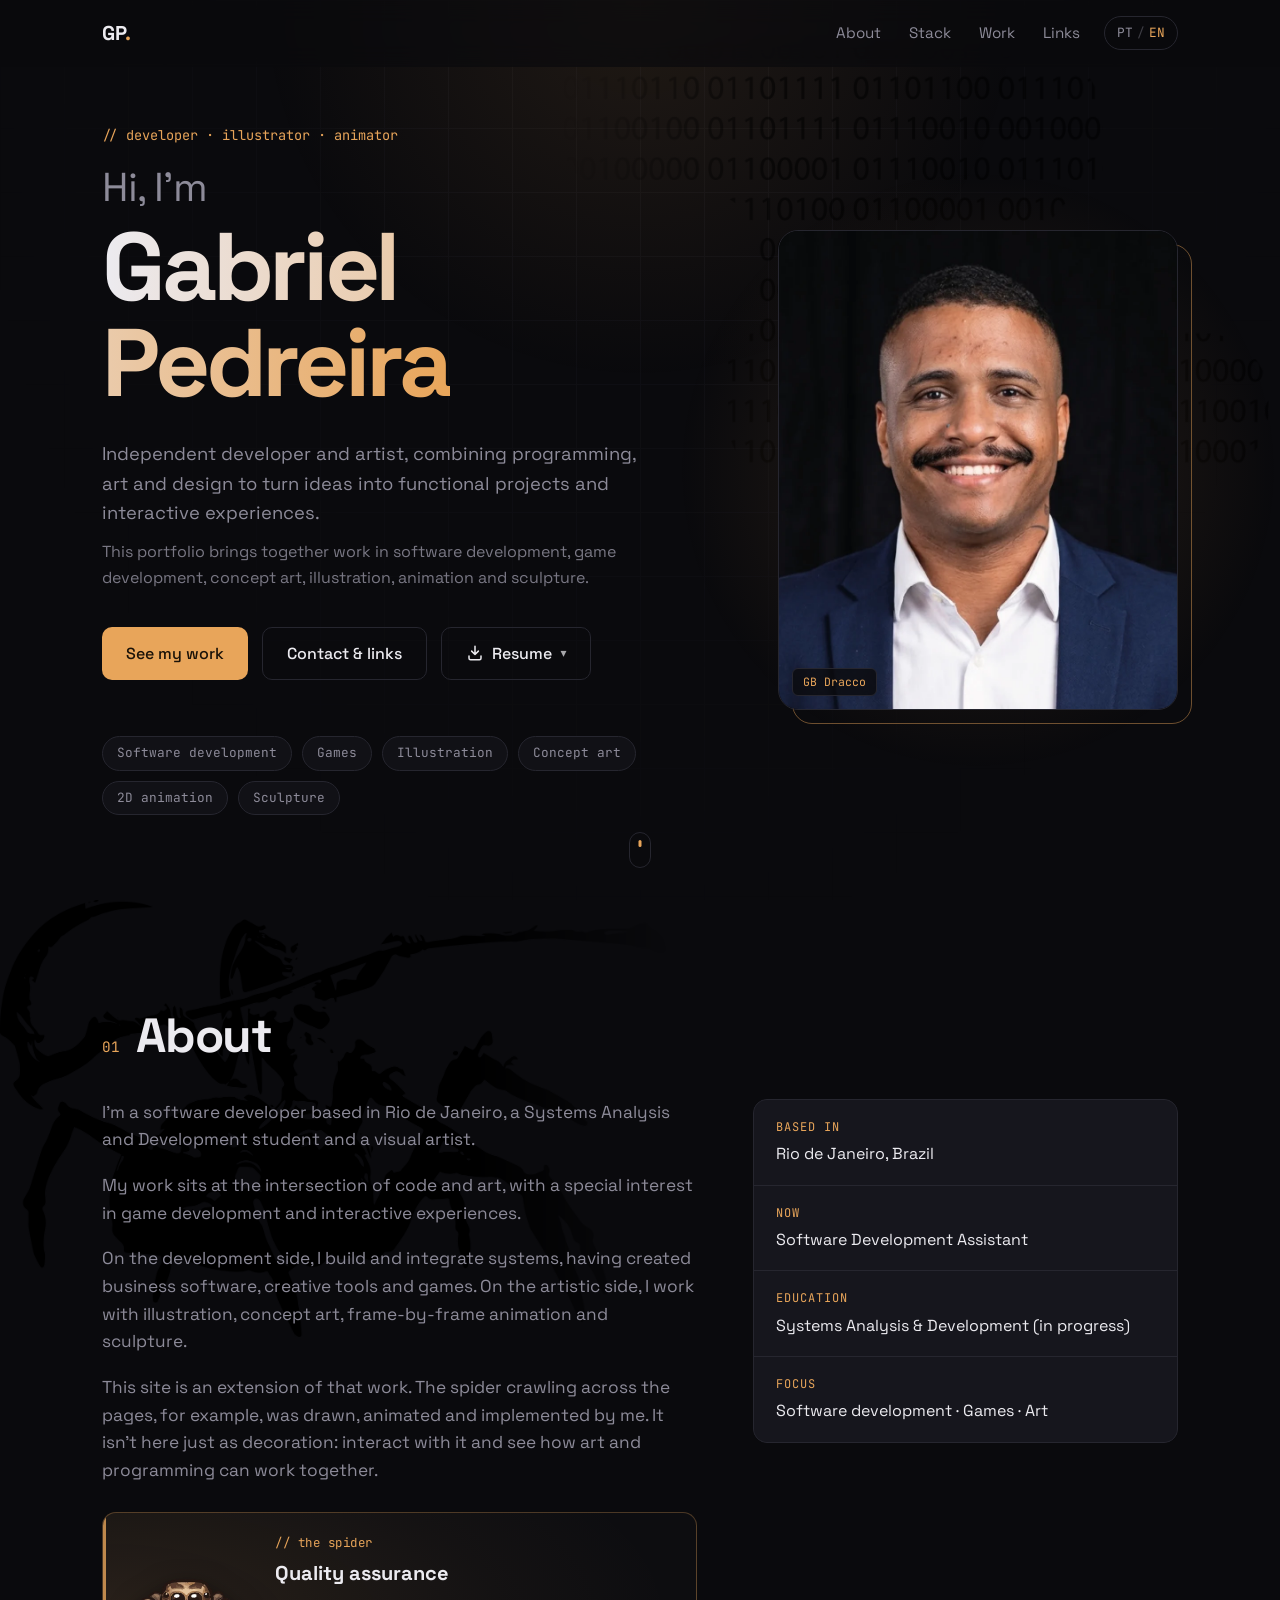
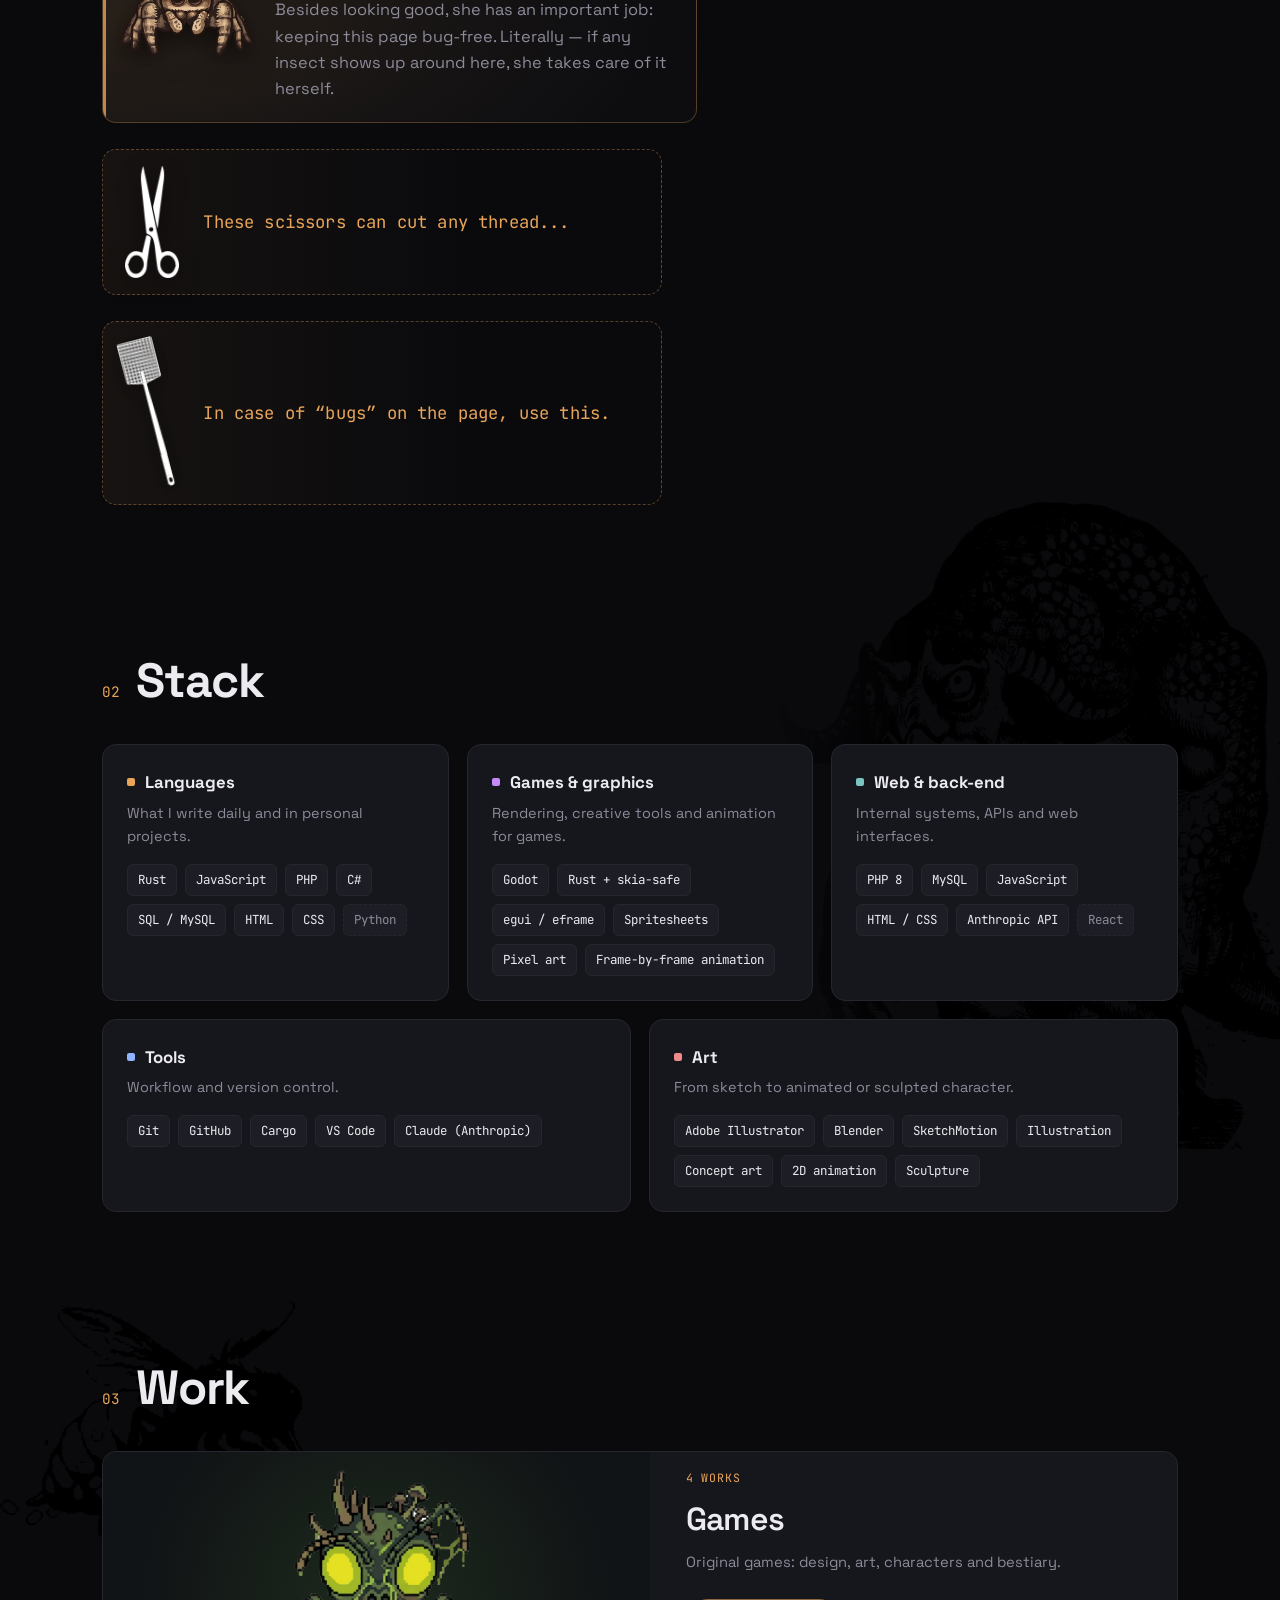
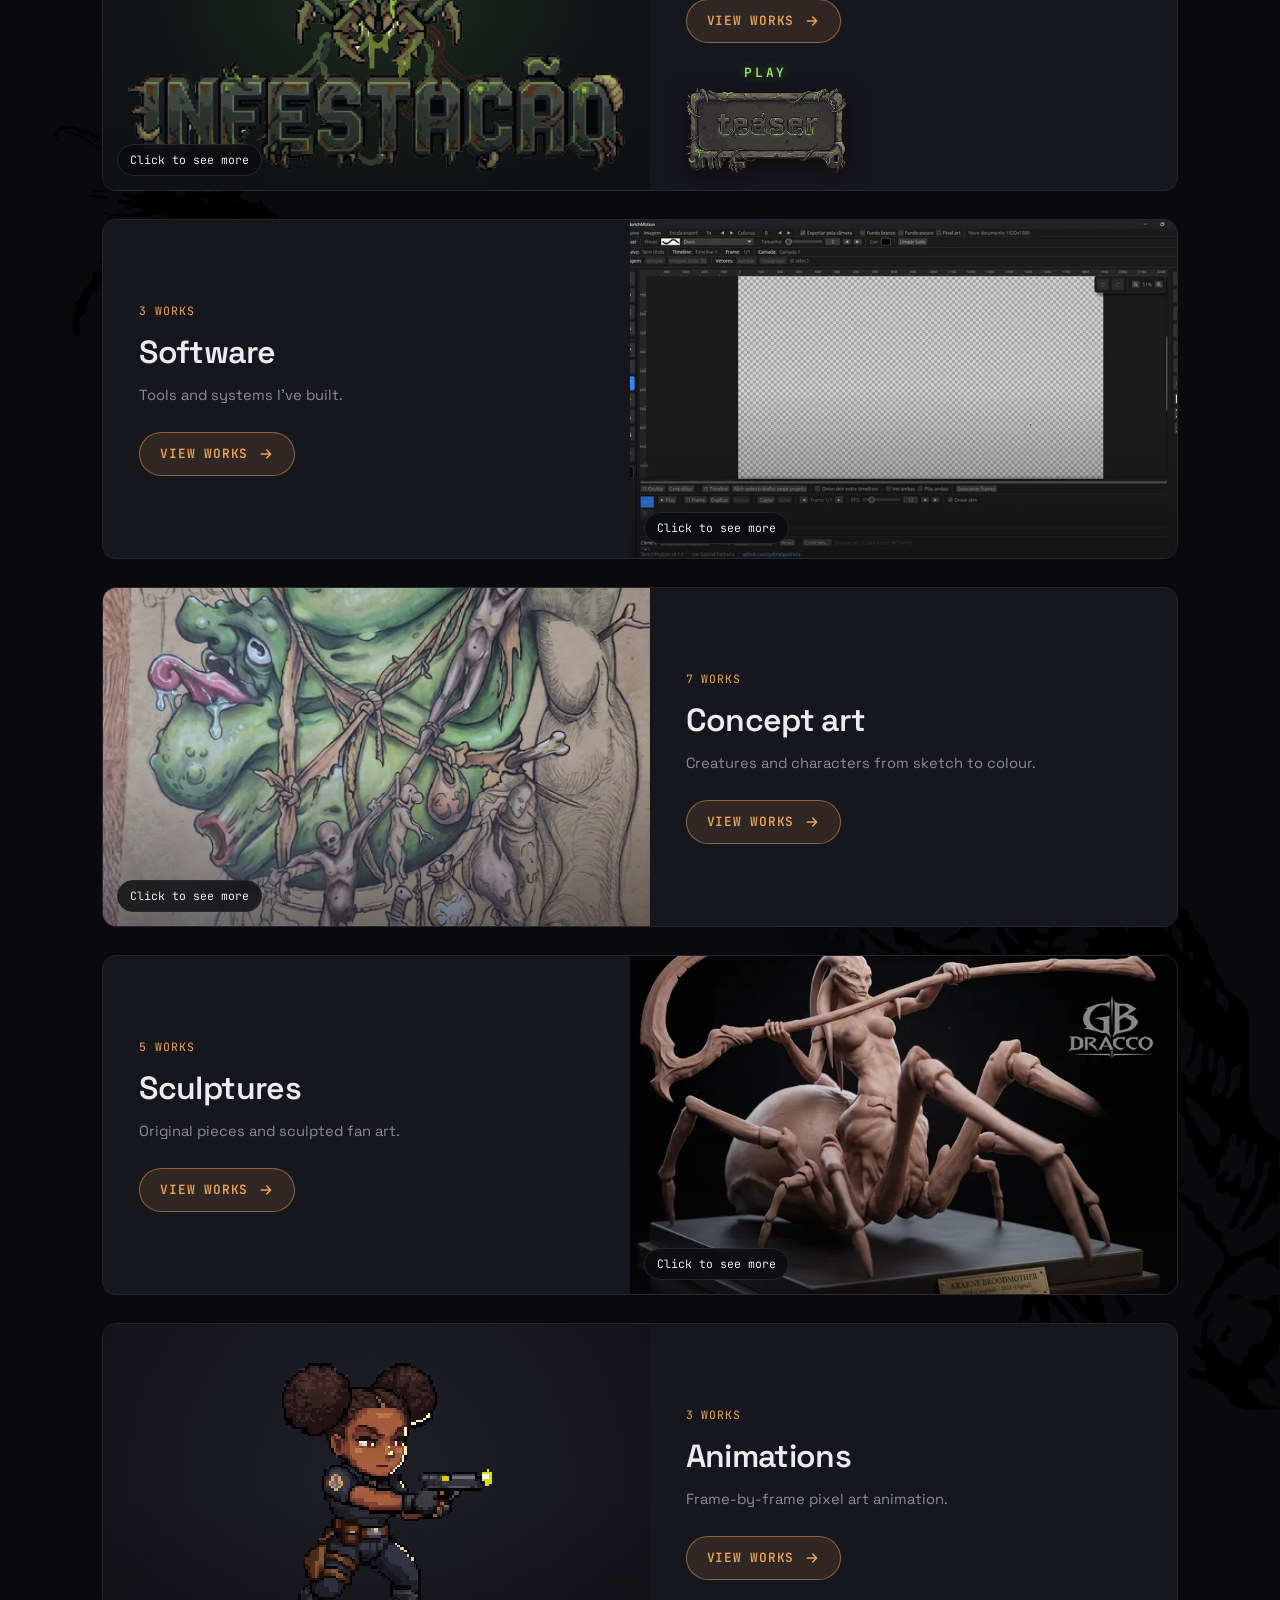
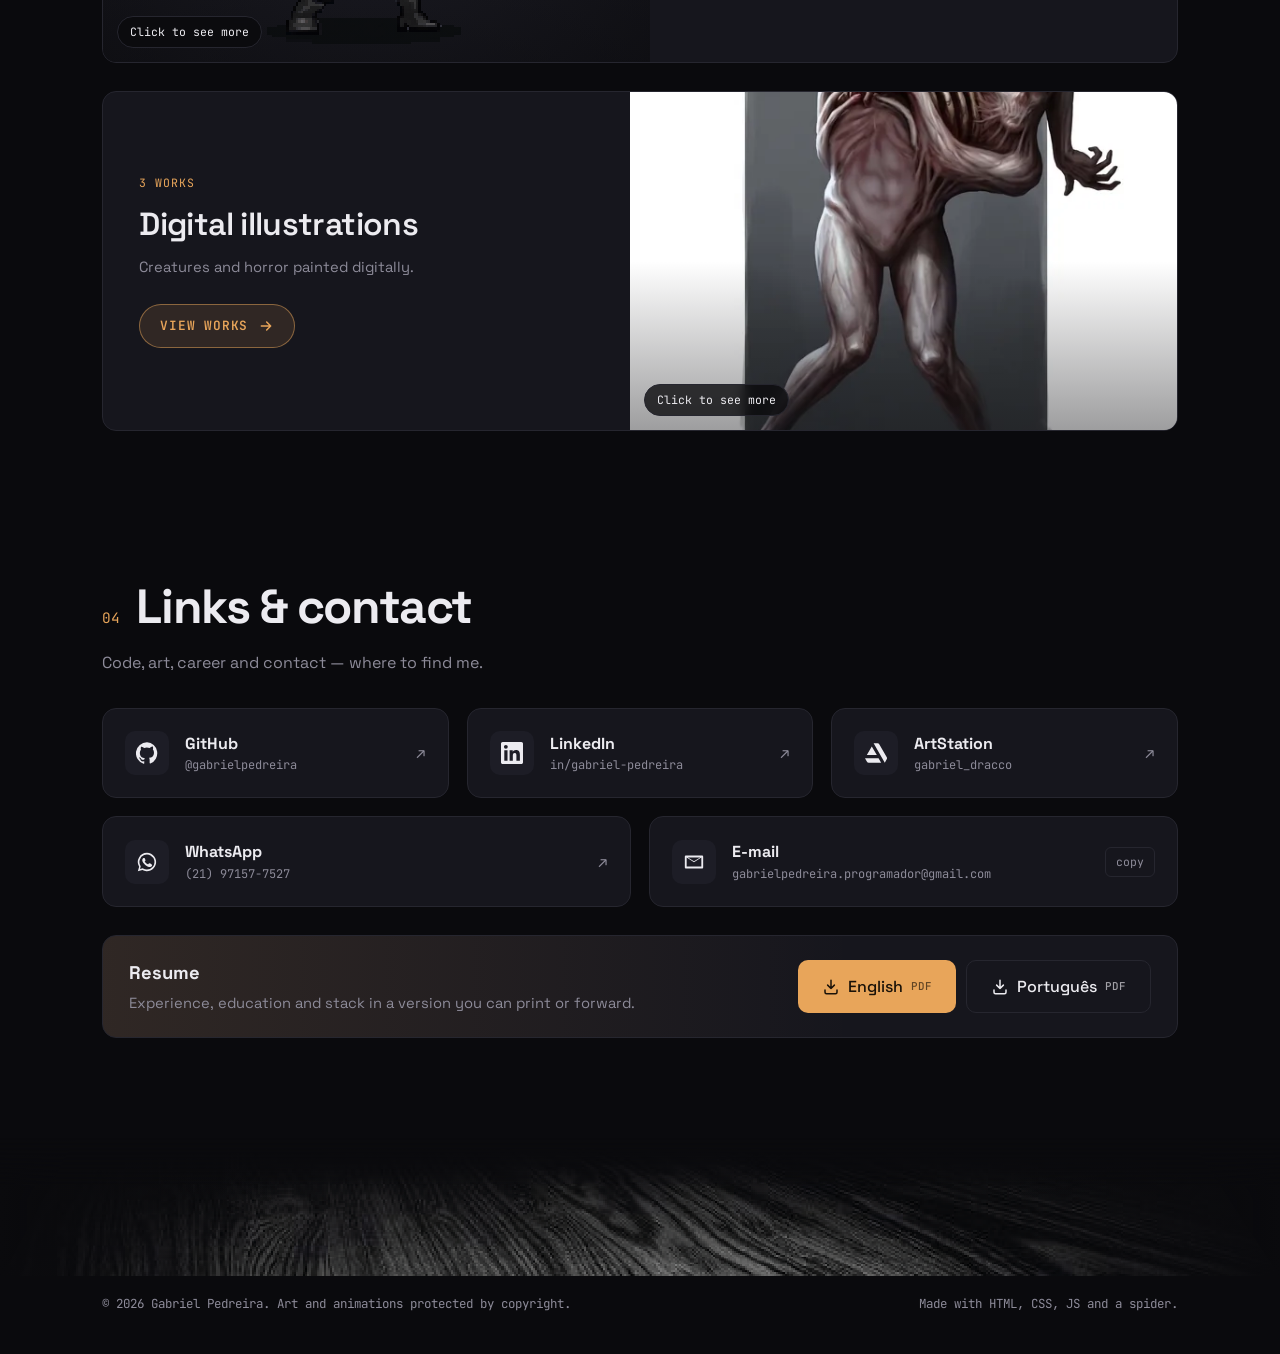
==== index.html @ dd2eb668 "Mata-moscas: 1 em 7 moscas é esmagada e a aranha vem limpar Co-Authored-By: Claude Opus 5.5 <noreply" ====
<!DOCTYPE html>
<!--
🇧🇷

OLÁ! Vejo que é curioso(a) em? kkkkk

Já que chegou até aqui deixa eu te fazer um pedido
se puder compartilhe meu trabalho e me siga nas mídias sociais.

GitHub:
https://github.com/gabrielpedreira

ArtStation:
https://gabriel_dracco.artstation.com/

Linkedin:
https://www.linkedin.com/in/gabriel-pedreira

ou me chame para desenvolvermos um trabalho em conjunto:

email:
gabrielpedreira.programador@gmail.com

me manda o código: SOUCURIOSOGBDRACCO pra eu saber que você viu essa mensagem!


🇺🇸

HELLO! I see you're curious, huh? hahaha

Since you've made it this far, let me ask you a favor:
if you can, please share my work and follow me on social media.

GitHub:
https://github.com/gabrielpedreira

ArtStation:
https://gabriel_dracco.artstation.com/

Linkedin:
https://www.linkedin.com/in/gabriel-pedreira

Or reach out to me so we can work on a project together:

email:
gabrielpedreira.programador@gmail.com

Send me the code: SOUCURIOSOGBDRACCO so I know you saw this message!
-->
<html lang="pt-BR">
<head>
  <meta charset="UTF-8" />
  <meta name="viewport" content="width=device-width, initial-scale=1" />
  <title>Gabriel Pedreira — Dev & Artista</title>
  <meta name="description" content="Portfólio de Gabriel Pedreira: desenvolvimento de software e jogos, ilustração, concept art, animação e escultura." />
  <link rel="icon" href="favicon.ico" sizes="any" />
  <link rel="icon" type="image/png" sizes="32x32" href="assets/img/favicon-32.png" />
  <link rel="apple-touch-icon" href="assets/img/apple-touch-icon.png" />
  <link rel="preconnect" href="https://fonts.googleapis.com" />
  <link rel="preconnect" href="https://fonts.gstatic.com" crossorigin />
  <link href="https://fonts.googleapis.com/css2?family=Space+Grotesk:wght@400;500;600;700&family=JetBrains+Mono:wght@400;600&family=Signika:wght@500;600&display=swap" rel="stylesheet" />
  <link rel="stylesheet" href="css/style.css?v=20261011c" />
</head>
<body>
  <div class="bg-grid" aria-hidden="true"></div>
  <div class="bg-glow" aria-hidden="true"></div>

  <header class="nav" id="topo">
    <a class="nav__logo" href="#inicio">GP<span>.</span></a>
    <nav class="nav__links" aria-label="Principal">
      <a href="#sobre" data-i18n="nav.about">Sobre</a>
      <a href="#stack" data-i18n="nav.stack">Stack</a>
      <a href="#trabalhos" data-i18n="nav.work">Trabalhos</a>
      <a href="#links" data-i18n="nav.links">Links</a>
    </nav>
    <button class="lang" id="langToggle" aria-label="Trocar idioma / Switch language">
      <span data-lang="pt">PT</span><span class="lang__sep">/</span><span data-lang="en">EN</span>
    </button>
  </header>

  <main>
    <!-- HERO -->
    <section class="hero" id="inicio" data-topic="inicio">
      <div class="hero__content">
      <p class="eyebrow mono" data-i18n="hero.eyebrow">// desenvolvedor · ilustrador · animador</p>
      <h1 class="hero__title">
        <span data-i18n="hero.hi">Olá, eu sou</span>
        <strong>Gabriel Pedreira</strong>
      </h1>
      <p class="hero__lead" data-i18n="hero.lead">Desenvolvedor e artista independente, unindo programação, arte e design para transformar ideias em projetos funcionais e experiências interativas.</p>
      <p class="hero__lead hero__lead--sub" data-i18n="hero.lead2">Este portfólio reúne trabalhos em desenvolvimento de software, desenvolvimento de jogos, concept art, ilustração, animação e escultura.</p>
      <div class="hero__cta">
        <a class="btn btn--primary" href="#trabalhos" data-i18n="hero.cta1">Ver trabalhos</a>
        <a class="btn btn--ghost" href="#links" data-i18n="hero.cta2">Contato & links</a>
        <div class="cv" data-cv>
          <button class="btn btn--ghost cv__toggle" type="button" aria-haspopup="true" aria-expanded="false">
            <svg viewBox="0 0 24 24" aria-hidden="true"><path d="M12 3v11m0 0 4.5-4.5M12 14 7.5 9.5M4 16v3a2 2 0 0 0 2 2h12a2 2 0 0 0 2-2v-3" fill="none" stroke="currentColor" stroke-width="2" stroke-linecap="round" stroke-linejoin="round"/></svg><span data-i18n="cv.btn">Currículo</span><span class="cv__caret" aria-hidden="true">▾</span>
          </button>
          <div class="cv__menu" role="menu" hidden>
            <a role="menuitem" href="assets/docs/Gabriel-Pedreira-Curriculo-PT.pdf" download data-cv-lang="pt"><b class="mono">PT</b><span>Português<small data-i18n="cv.meta">PDF · 2 páginas</small></span></a>
            <a role="menuitem" href="assets/docs/Gabriel-Pedreira-Resume-EN.pdf" download data-cv-lang="en"><b class="mono">EN</b><span>English<small data-i18n="cv.meta">PDF · 2 páginas</small></span></a>
          </div>
        </div>
      </div>
      <ul class="hero__disciplines mono" id="disciplines"></ul>
      </div>
      <figure class="hero__photo">
        <img src="assets/img/gabriel.webp" alt="Gabriel Pedreira" width="900" height="1080" />
        <figcaption class="mono">GB Dracco</figcaption>
      </figure>
      <a class="scroll-hint" href="#sobre" aria-label="Rolar"><span></span></a>
    </section>

    <!-- SOBRE -->
    <section class="section" id="sobre" data-topic="sobre">
      <header class="section__head">
        <span class="section__num mono">01</span>
        <h2 data-i18n="about.title">Sobre</h2>
      </header>
      <div class="about">
        <div class="about__text">
          <p data-i18n="about.p1">Sou desenvolvedor de software no Rio de Janeiro, estudante de Análise e Desenvolvimento de Sistemas e artista visual.</p>
          <p data-i18n="about.p2">Meu trabalho está na interseção entre código e arte, com interesse especial pelo desenvolvimento de jogos e experiências interativas.</p>
          <p data-i18n="about.p3">No desenvolvimento, trabalho com criação e integração de sistemas, tendo desenvolvido softwares empresariais, ferramentas de criação e jogos. No campo artístico, trabalho com ilustração, concept art, animação frame a frame e escultura.</p>
          <p data-i18n="about.p4">Este site é uma extensão desse trabalho. A aranha que percorre as páginas, por exemplo, foi desenhada, animada e implementada por mim. Ela não está aqui apenas como decoração: interaja com ela e veja como arte e programação podem trabalhar juntas.</p>
          <aside class="spider-note">
            <img class="spider-note__img" src="assets/img/aranha_sobre_v2.webp" alt="" width="448" height="260" loading="lazy">
            <div class="spider-note__body">
              <span class="spider-note__tag mono" data-i18n="about.spiderTag">// a aranha</span>
              <h3 class="spider-note__title" data-i18n="about.spiderTitle">Controle de qualidade</h3>
              <p data-i18n="about.spiderText">Além de enfeitar, ela tem um cargo importante: mantém esta página livre de bugs. Literalmente — se algum inseto aparecer por aqui, ela mesma resolve.</p>
            </div>
          </aside>
          <div class="scissors" id="scissors">
            <button class="scissors__btn" id="scissorsBtn" type="button" data-i18n-aria="about.scissorsBtn" aria-label="Pegar a tesoura">
              <img src="assets/img/tesoura.webp" alt="" width="116" height="240">
            </button>
            <p class="scissors__msg"><span data-i18n="about.scissors">Essa tesoura é capaz de cortar qualquer fio...</span></p>
          </div>
          <div class="scissors swatter-box" id="swatterBox">
            <button class="scissors__btn" id="swatterBtn" type="button" data-i18n-aria="about.swatterBtn" aria-label="Pegar o mata-moscas">
              <img src="assets/img/mata_moscas.webp" alt="" width="100" height="420">
            </button>
            <p class="scissors__msg"><span data-i18n="about.swatter">Em caso de “bugs” na página, use isso.</span></p>
          </div>
        </div>
        <div class="about__side">
        <dl class="about__facts">
          <div><dt data-i18n="about.f1k">Base</dt><dd data-i18n="about.f1v">Rio de Janeiro, Brasil</dd></div>
          <div><dt data-i18n="about.f2k">Atual</dt><dd data-i18n="about.f2v">Assistente de Desenvolvimento de Software</dd></div>
          <div><dt data-i18n="about.f3k">Formação</dt><dd data-i18n="about.f3v">Tecnólogo em ADS (em andamento)</dd></div>
          <div><dt data-i18n="about.f4k">Foco</dt><dd data-i18n="about.f4v">Desenvolvimento de software · Jogos · Arte</dd></div>
        </dl>
        </div>
      </div>
    </section>

    <!-- STACK -->
    <section class="section" id="stack" data-topic="stack">
      <header class="section__head">
        <span class="section__num mono">02</span>
        <h2 data-i18n="stack.title">Stack</h2>
      </header>
      <div class="stack" id="stackGrid"></div>
    </section>

    <!-- TRABALHOS -->
    <section class="section" id="trabalhos" data-topic="trabalhos">
      <header class="section__head">
        <span class="section__num mono">03</span>
        <h2 data-i18n="work.title">Trabalhos</h2>
      </header>
      <div class="cats" id="catsGrid"></div>
      <div class="catview" id="catView" hidden>
        <div class="catview__head">
          <button class="catview__back" id="catBack" type="button"><span aria-hidden="true">←</span> <span data-i18n="work.back">Todas as categorias</span></button>
          <h3 class="catview__title" id="catTitle"></h3>
          <p class="catview__blurb" id="catBlurb"></p>
        </div>
        <div class="works" id="worksGrid"></div>
      </div>
    </section>

    <!-- LINKS -->
    <section class="section" id="links" data-topic="links">
      <header class="section__head">
        <span class="section__num mono">04</span>
        <h2 data-i18n="links.title">Links</h2>
      </header>
      <p class="section__lead" data-i18n="links.lead">Código, arte e carreira — onde encontrar cada parte.</p>
      <div class="links" id="linksGrid"></div>
      <div class="cvband">
        <div class="cvband__text">
          <strong data-i18n="cv.title">Currículo</strong>
          <span data-i18n="cv.lead">Experiência, formação e stack em uma versão para imprimir ou enviar.</span>
        </div>
        <div class="cvband__actions">
          <a class="btn btn--primary" href="assets/docs/Gabriel-Pedreira-Curriculo-PT.pdf" download data-cv-lang="pt"><svg viewBox="0 0 24 24" aria-hidden="true"><path d="M12 3v11m0 0 4.5-4.5M12 14 7.5 9.5M4 16v3a2 2 0 0 0 2 2h12a2 2 0 0 0 2-2v-3" fill="none" stroke="currentColor" stroke-width="2" stroke-linecap="round" stroke-linejoin="round"/></svg><span>Português</span><small class="mono">PDF</small></a>
          <a class="btn btn--ghost" href="assets/docs/Gabriel-Pedreira-Resume-EN.pdf" download data-cv-lang="en"><svg viewBox="0 0 24 24" aria-hidden="true"><path d="M12 3v11m0 0 4.5-4.5M12 14 7.5 9.5M4 16v3a2 2 0 0 0 2 2h12a2 2 0 0 0 2-2v-3" fill="none" stroke="currentColor" stroke-width="2" stroke-linecap="round" stroke-linejoin="round"/></svg><span>English</span><small class="mono">PDF</small></a>
        </div>
      </div>
    </section>
  </main>

  <!-- Chão: a aranha cai e anda sobre ele -->
  <div class="floor" id="floor" aria-hidden="true"></div>

  <footer class="footer mono">
    <span>© <span id="year"></span> Gabriel Pedreira. <span data-i18n="footer.rights">Arte e animações protegidas por direitos autorais.</span></span>
    <span data-i18n="footer.made">Feito com HTML, CSS, JS e uma aranha.</span>
  </footer>

  <!-- Lightbox -->
  <div class="lightbox" id="lightbox" hidden>
    <button class="lightbox__close" aria-label="Fechar">×</button>
    <button class="lightbox__nav lightbox__prev" aria-label="Anterior">‹</button>
    <figure><img alt="" /><figcaption></figcaption></figure>
    <button class="lightbox__nav lightbox__next" aria-label="Próximo">›</button>
  </div>

  <!-- Camada da personagem (fase 3) -->
  <div id="spider-layer" aria-hidden="true"></div>

  <script src="js/i18n.js?v=20261011c"></script>
  <script src="js/data.js?v=20261011c"></script>
  <script src="js/main.js?v=20261011c"></script>
  <script src="js/spider.js?v=20261011c"></script>
  <script src="js/game.js?v=20261011c"></script>
</body>
</html>
---- css/style.css ----
/* ==========================================================
   Portfólio Gabriel Pedreira — tema escuro
   Cores ajustáveis aqui em :root
   ========================================================== */
:root {
  color-scheme: dark;
  --gutter: clamp(16px, 8vw, 140px);  /* margens laterais — a direita é o "território" da aranha */
  --bg: #0a0a0d;
  --bg-2: #111116;
  --surface: #16161d;
  --surface-2: #1d1d26;
  --line: #26262f;
  --text: #ecebf0;
  --muted: #8d8b99;
  --accent: #e8a55a;       /* âmbar — puxa os olhos da aranha */
  --accent-2: #7cc4c0;     /* ciano frio — código */
  --accent-soft: rgba(232, 165, 90, .12);
  --radius: 14px;
  --maxw: 1180px;
  --font: "Space Grotesk", system-ui, sans-serif;
  --mono: "JetBrains Mono", ui-monospace, monospace;
}

* { box-sizing: border-box; margin: 0; padding: 0; }
html { scroll-behavior: smooth; scroll-padding-top: 80px; }
body {
  background: var(--bg);
  color: var(--text);
  font-family: var(--font);
  line-height: 1.6;
  overflow-x: hidden;
  -webkit-font-smoothing: antialiased;
}
img { max-width: 100%; display: block; }
a { color: inherit; text-decoration: none; }
button { font: inherit; color: inherit; background: none; border: 0; cursor: pointer; }
.mono { font-family: var(--mono); }
::selection { background: var(--accent); color: var(--bg); }

/* Fundo */
.bg-grid {
  position: fixed; inset: 0; z-index: -2; pointer-events: none;
  background-image:
    linear-gradient(var(--line) 1px, transparent 1px),
    linear-gradient(90deg, var(--line) 1px, transparent 1px);
  background-size: 64px 64px;
  opacity: .25;
  mask-image: radial-gradient(ellipse at 50% 0%, #000 20%, transparent 75%);
}
.bg-glow {
  position: fixed; z-index: -1; pointer-events: none;
  width: 70vmax; height: 70vmax; left: 50%; top: -35vmax; translate: -50% 0;
  background: radial-gradient(circle, rgba(232,165,90,.10), transparent 60%);
}

/* Navegação */
.nav {
  position: fixed; top: 0; left: 0; right: 0; z-index: 50;
  display: flex; align-items: center; gap: 24px;
  padding: calc(16px + env(safe-area-inset-top, 0px)) max(var(--gutter), calc((100vw - var(--maxw)) / 2)) 16px;
  background: rgba(10,10,13,.72);
  backdrop-filter: blur(12px);
  border-bottom: 1px solid transparent;
  transition: border-color .3s;
}
.nav.is-scrolled { border-bottom-color: var(--line); }
.nav__logo { font-weight: 700; font-size: 1.25rem; letter-spacing: -.02em; }
.nav__logo span { color: var(--accent); }
.nav__links { display: flex; gap: 28px; margin-left: auto; font-size: .95rem; }
.nav__links a { color: var(--muted); transition: color .2s; position: relative; }
.nav__links a:hover, .nav__links a.is-active { color: var(--text); }
.nav__links a.is-active::after {
  content: ""; position: absolute; left: 0; right: 0; bottom: -6px; height: 2px; background: var(--accent);
}
.lang {
  font-family: var(--mono); font-size: .8rem;
  border: 1px solid var(--line); border-radius: 999px; padding: 6px 12px;
  color: var(--muted);
}
.lang [data-lang].is-on { color: var(--accent); }
.lang__sep { margin: 0 4px; opacity: .4; }

/* Layout */
main { padding-inline: var(--gutter); }
.section, .hero { max-width: var(--maxw); margin: 0 auto; }
.section { padding: 110px 0 40px; }
.section__head { display: flex; align-items: baseline; gap: 16px; margin-bottom: 36px; }
.section__head h2 { font-size: clamp(2rem, 4vw, 3rem); letter-spacing: -.03em; line-height: 1.1; }
.section__num { color: var(--accent); font-size: .9rem; }
.section__lead { color: var(--muted); margin: -20px 0 32px; }

/* Hero */
.hero {
  min-height: 100svh; display: flex; flex-direction: column; justify-content: center;
  padding: 120px 0 80px; position: relative;
}
.eyebrow { color: var(--accent); font-size: .85rem; margin-bottom: 20px; }
.hero__title { font-size: clamp(2.6rem, 8vw, 6rem); line-height: 1; letter-spacing: -.045em; font-weight: 600; }
.hero__title span { display: block; font-size: .42em; color: var(--muted); font-weight: 400; letter-spacing: -.02em; margin-bottom: .3em; }
.hero__title strong { font-weight: 700; background: linear-gradient(90deg, var(--text), var(--accent)); -webkit-background-clip: text; background-clip: text; color: transparent; }
.hero__lead { max-width: 560px; margin-top: 28px; font-size: 1.15rem; color: var(--muted); }
.hero__cta { display: flex; gap: 14px; margin-top: 36px; flex-wrap: wrap; }
.hero__disciplines { display: flex; flex-wrap: wrap; gap: 10px; margin-top: 56px; list-style: none; font-size: .8rem; }
.hero__disciplines li { border: 1px solid var(--line); border-radius: 999px; padding: 6px 14px; color: var(--muted); background: var(--bg-2); }
.scroll-hint { position: absolute; bottom: 32px; left: 50%; translate: -50% 0; width: 22px; height: 36px; border: 1.5px solid var(--line); border-radius: 12px; }
.scroll-hint span { position: absolute; left: 50%; top: 7px; width: 3px; height: 7px; translate: -50% 0; background: var(--accent); border-radius: 2px; animation: scrollDot 1.8s infinite; }
@keyframes scrollDot { 0% { opacity: 0; transform: translateY(0); } 40% { opacity: 1; } 100% { opacity: 0; transform: translateY(12px); } }

/* Botões */
.btn { display: inline-flex; align-items: center; gap: 8px; padding: 13px 24px; border-radius: 10px; font-weight: 500; transition: transform .2s, background .2s, border-color .2s; }
.btn:hover { transform: translateY(-2px); }
.btn--primary { background: var(--accent); color: #1a1208; }
.btn--primary:hover { background: #f1b673; }
.btn--ghost { border: 1px solid var(--line); }
.btn--ghost:hover { border-color: var(--accent); }

/* Sobre */
.about { display: grid; grid-template-columns: 1.4fr 1fr; gap: 56px; }
.about__text p { color: var(--muted); font-size: 1.08rem; }
.about__text p + p { margin-top: 18px; }
.about__facts { display: grid; gap: 1px; background: var(--line); border: 1px solid var(--line); border-radius: var(--radius); overflow: hidden; align-self: start; }
.about__facts div { background: var(--surface); padding: 18px 22px; }
.about__facts dt { font-family: var(--mono); font-size: .75rem; color: var(--accent); text-transform: uppercase; letter-spacing: .08em; }
.about__facts dd { margin-top: 4px; }

/* Stack */
.stack { display: grid; grid-template-columns: repeat(auto-fit, minmax(min(100%, 340px), 1fr)); gap: 18px; }
.stack__group { background: var(--surface); border: 1px solid var(--line); border-radius: var(--radius); padding: 24px; transition: border-color .25s, transform .25s; }
.stack__group:hover { border-color: #3a3a46; transform: translateY(-3px); }
.stack__group h3 { font-size: 1.05rem; display: flex; align-items: center; gap: 10px; margin-bottom: 6px; }
.stack__group h3 i { width: 8px; height: 8px; border-radius: 2px; background: var(--c, var(--accent)); display: inline-block; }
.stack__group p { color: var(--muted); font-size: .9rem; margin-bottom: 16px; }
.chips { display: flex; flex-wrap: wrap; gap: 8px; list-style: none; }
.chips li { font-family: var(--mono); font-size: .78rem; padding: 5px 10px; border-radius: 6px; background: var(--surface-2); border: 1px solid var(--line); }
.chips li.is-learning { border-style: dashed; color: var(--muted); }

/* Filtros */
.filters { display: flex; flex-wrap: wrap; gap: 8px; margin-bottom: 28px; }
.filter { font-size: .9rem; padding: 8px 16px; border-radius: 999px; border: 1px solid var(--line); color: var(--muted); transition: all .2s; }
.filter:hover { color: var(--text); border-color: #3a3a46; }
.filter.is-active { background: var(--accent); border-color: var(--accent); color: #1a1208; }
.filter .count { font-family: var(--mono); font-size: .72rem; opacity: .7; margin-left: 6px; }

/* Cards de trabalho */
.works { display: grid; grid-template-columns: repeat(auto-fill, minmax(300px, 1fr)); gap: 20px; }
.card { background: var(--surface); border: 1px solid var(--line); border-radius: var(--radius); overflow: hidden; display: flex; flex-direction: column; transition: transform .3s, border-color .3s; animation: cardIn .45s both; }
.card:hover { transform: translateY(-4px); border-color: #3a3a46; }
@keyframes cardIn { from { opacity: 0; transform: translateY(14px); } }
.card__media { aspect-ratio: 4 / 3; background: var(--surface-2); position: relative; overflow: hidden; cursor: zoom-in; }
.card__media img { width: 100%; height: 100%; object-fit: cover; transition: transform .5s; }
.card:hover .card__media img { transform: scale(1.04); }
.card__media.is-empty { cursor: default; display: grid; place-items: center;
  background: repeating-linear-gradient(135deg, var(--surface-2) 0 12px, var(--surface) 12px 24px); }
.card__media.is-empty::after { content: attr(data-empty); font-family: var(--mono); font-size: .75rem; color: var(--muted); padding: 6px 12px; border: 1px dashed var(--line); border-radius: 6px; background: var(--bg-2); }
.card__badge { position: absolute; top: 12px; left: 12px; font-family: var(--mono); font-size: .7rem; padding: 4px 9px; border-radius: 6px; background: rgba(10,10,13,.8); backdrop-filter: blur(6px); border: 1px solid var(--line); }
.card__status { position: absolute; top: 12px; right: 12px; font-family: var(--mono); font-size: .7rem; padding: 4px 9px; border-radius: 6px; background: var(--accent-soft); color: var(--accent); border: 1px solid rgba(232,165,90,.3); }
.card__body { padding: 20px 22px 22px; display: flex; flex-direction: column; gap: 10px; flex: 1; }
.card__title { font-size: 1.15rem; letter-spacing: -.01em; }
.card__desc { color: var(--muted); font-size: .92rem; flex: 1; }
.card__links { display: flex; gap: 14px; margin-top: 6px; font-size: .85rem; }
.card__links a { color: var(--accent); }
.card__links a:hover { text-decoration: underline; }

/* Links */
.links { display: grid; grid-template-columns: repeat(auto-fit, minmax(240px, 1fr)); gap: 16px; }
.link { display: flex; align-items: center; gap: 16px; padding: 22px; background: var(--surface); border: 1px solid var(--line); border-radius: var(--radius); transition: border-color .25s, transform .25s; }
.link:hover { border-color: var(--accent); transform: translateY(-3px); }
.link.is-soon { opacity: .5; pointer-events: none; }
.link__icon { width: 44px; height: 44px; border-radius: 10px; display: grid; place-items: center; background: var(--surface-2); flex-shrink: 0; }
.link__icon svg { width: 22px; height: 22px; fill: currentColor; }
.link strong { display: block; }
.link small { color: var(--muted); font-family: var(--mono); font-size: .75rem; }
.link__arrow { margin-left: auto; color: var(--muted); transition: transform .2s, color .2s; }
.link:hover .link__arrow { transform: translate(3px, -3px); color: var(--accent); }

/* Rodapé */
.footer { max-width: min(var(--maxw), calc(100% - 2 * var(--gutter))); margin: 80px auto 0; padding: 28px 0 40px; border-top: 1px solid var(--line); display: flex; justify-content: space-between; flex-wrap: wrap; gap: 12px; font-size: .78rem; color: var(--muted); }

/* Lightbox */
.lightbox { position: fixed; inset: 0; z-index: 100; background: rgba(5,5,7,.94); display: flex; align-items: center; justify-content: center; padding: 40px 70px; }
.lightbox[hidden] { display: none; }
.lightbox figure { max-width: 100%; max-height: 100%; display: flex; flex-direction: column; align-items: center; gap: 14px; }
.lightbox img { max-height: 80vh; border-radius: 8px; }
.lightbox figcaption { color: var(--muted); font-size: .9rem; }
.lightbox__close { position: absolute; top: 18px; right: 24px; font-size: 2rem; color: var(--muted); }
.lightbox__nav { position: absolute; top: 50%; translate: 0 -50%; font-size: 2.6rem; color: var(--muted); padding: 10px; }
.lightbox__prev { left: 14px; } .lightbox__next { right: 14px; }
.lightbox button:hover { color: var(--accent); }

/* Camada da personagem (fase 3) */
#spider-layer { position: fixed; inset: 0; pointer-events: none; z-index: 60; overflow: hidden; }

/* Revelar ao rolar */
.reveal.is-in { animation: revealIn .7s both; }
@keyframes revealIn { from { opacity: .35; transform: translateY(16px); } }

/* Responsivo */
@media (max-width: 820px) {
  .nav__links { display: none; }
  .lang { margin-left: auto; }
  .about { grid-template-columns: 1fr; gap: 32px; }
  .section { padding-top: 90px; }
}
@media (max-width: 420px) {
  .works { grid-template-columns: 1fr; }
}
@media (prefers-reduced-motion: reduce) {
  *, *::before, *::after { animation: none !important; transition: none !important; }
  html { scroll-behavior: auto; }
  .reveal { opacity: 1; transform: none; }
}

/* Arte: peça inteira no card, pixel art nítida, contador de galeria */
.card__media.is-contain { background: radial-gradient(circle at 50% 40%, #1f1f28, #121217); }
.card__media.is-contain img { object-fit: contain; padding: 14px; }
.card:hover .card__media.is-contain img { transform: scale(1.03); }
.is-pixel img { image-rendering: pixelated; }
.card__count { position: absolute; right: 12px; bottom: 12px; font-size: .72rem; padding: 4px 9px; border-radius: 6px; background: rgba(10,10,13,.8); border: 1px solid var(--line); }
.lightbox.is-pixel img { image-rendering: pixelated; height: 72vh; width: auto; }

/* Card em destaque (jogo) */
@media (min-width: 900px) {
  .card--featured { grid-column: span 2; flex-direction: row; }
  .card--featured .card__media { aspect-ratio: auto; flex: 1.1; min-height: 340px; }
  .card--featured .card__body { flex: 1; padding: 26px 28px; }
}
.card--featured .card__title { font-size: 1.5rem; }
.card--featured .card__media.is-contain { background: radial-gradient(circle at 50% 45%, #1d2a1c, #111416 70%); }
.card__details { display: grid; gap: 10px; font-size: .85rem; }
.card__details dt { font-family: var(--mono); font-size: .7rem; text-transform: uppercase; letter-spacing: .08em; color: var(--accent); }
.card__details dd { color: var(--muted); margin-top: 2px; }

/* Foto no hero */
.hero { display: grid; grid-template-columns: 1fr; align-content: center; gap: 48px; }
.hero__photo { position: relative; justify-self: center; width: min(78vw, 360px); aspect-ratio: 5 / 6; }
.hero__photo img { width: 100%; height: 100%; object-fit: cover; border-radius: 20px; border: 1px solid var(--line); position: relative; z-index: 1; }
.hero__photo::before { content: ""; position: absolute; inset: 0; translate: 14px 14px; border-radius: 20px; border: 1px solid var(--accent); opacity: .45; }
.hero__photo::after { content: ""; position: absolute; inset: -30%; z-index: 0; background: radial-gradient(circle, rgba(232,165,90,.14), transparent 60%); pointer-events: none; }
.hero__photo figcaption { position: absolute; z-index: 2; left: 14px; bottom: 14px; font-size: .72rem; padding: 4px 10px; border-radius: 6px; background: rgba(10,10,13,.8); border: 1px solid var(--line); color: var(--accent); }
@media (min-width: 900px) {
  .hero { grid-template-columns: 1.35fr 1fr; align-items: center; }
  .hero__photo { justify-self: end; width: min(100%, 400px); }
}
.about__side { display: grid; gap: 18px; align-self: start; }
@media (max-width: 899px) { .scroll-hint { display: none; } }

/* Lightbox: páginas altas (almanaque) rolam na vertical */
.lightbox.is-tall { overflow-y: auto; align-items: flex-start; }
.lightbox.is-tall figure { max-height: none; width: min(1000px, 92vw); margin: 20px auto; }
.lightbox.is-tall img { max-height: none; width: 100%; height: auto; }
.lightbox.is-tall .lightbox__nav, .lightbox.is-tall .lightbox__close { position: fixed; }
@media (max-width: 600px) { .lightbox { padding: 50px 12px; } .lightbox__nav { font-size: 2rem; } }

/* ---------- Categorias (visão geral) ---------- */
.cats { display: grid; grid-template-columns: repeat(auto-fill, minmax(min(100%, 320px), 1fr)); gap: 20px; }
.cats[hidden], .catview[hidden] { display: none; }
.cat { text-align: left; display: flex; flex-direction: column; background: var(--surface); border: 1px solid var(--line); border-radius: var(--radius); overflow: hidden; transition: transform .3s, border-color .3s; }
.cat:hover, .cat:focus-visible { transform: translateY(-4px); border-color: var(--accent); outline: none; }
.cat__media { display: block; aspect-ratio: 16 / 10; background: var(--surface-2); overflow: hidden; }
.cat__media img { width: 100%; height: 100%; object-fit: cover; transition: transform .6s; }
.cat:hover .cat__media img { transform: scale(1.05); }
.cat__media.is-contain { background: radial-gradient(circle at 50% 45%, #1f1f28, #121217); }
.cat__media.is-contain img { object-fit: contain; padding: 18px; }
.cat__body { display: flex; flex-direction: column; gap: 6px; padding: 20px 22px 22px; flex: 1; }
.cat__count { font-size: .72rem; color: var(--accent); text-transform: uppercase; letter-spacing: .08em; }
.cat__title { font-size: 1.4rem; font-weight: 600; letter-spacing: -.02em; }
.cat__blurb { color: var(--muted); font-size: .92rem; flex: 1; }
.cat__cta { font-size: .8rem; color: var(--muted); margin-top: 8px; transition: color .2s; }
.cat:hover .cat__cta { color: var(--accent); }
@media (min-width: 900px) {
  .cats { grid-template-columns: repeat(3, 1fr); }
  .cat--wide { grid-column: span 2; flex-direction: row; }
  .cat--wide .cat__media { aspect-ratio: auto; flex: 1.3; min-height: 300px; }
  .cat--wide .cat__media.is-contain { background: radial-gradient(circle at 50% 45%, #1d2a1c, #111416 70%); }
  .cat--wide .cat__body { flex: 1; justify-content: flex-end; padding: 28px; }
  .cat--wide .cat__title { font-size: 2rem; }
}

/* ---------- Categoria aberta ---------- */
.catview { animation: cardIn .4s both; }
.catview__head { display: grid; gap: 6px; margin-bottom: 26px; }
.catview__back { justify-self: start; font-size: .88rem; color: var(--muted); border: 1px solid var(--line); border-radius: 999px; padding: 7px 14px; margin-bottom: 10px; transition: color .2s, border-color .2s; }
.catview__back:hover, .catview__back:focus-visible { color: var(--text); border-color: var(--accent); outline: none; }
.catview__title { font-size: clamp(1.6rem, 3vw, 2.2rem); letter-spacing: -.02em; }
.catview__blurb { color: var(--muted); }
.works > .card--featured:only-child, .works > .card--featured:first-child { grid-column: 1 / -1; }

/* ---------- Aranha ---------- */
#spider-layer { opacity: 0; transition: opacity .4s; }
#spider-layer.is-on { opacity: 1; }
.spider-thread { position: absolute; left: 0; top: 0; width: 1px; transform-origin: top; will-change: transform, height; }
.spider-sprite { position: absolute; left: 0; top: 0; transform-origin: 50% 0; will-change: transform; filter: drop-shadow(0 6px 10px rgba(0,0,0,.45)); }

/* ---------- Trabalhos: um abaixo do outro ---------- */
.cats, .works { grid-template-columns: 1fr !important; gap: 28px; }
@media (min-width: 900px) {
  .cat, .card { flex-direction: row; min-height: 320px; }
  .cat .cat__media, .card .card__media { aspect-ratio: auto; flex: 1.2; min-height: 320px; }
  .cat .cat__body, .card .card__body { flex: 1; justify-content: center; padding: 32px 36px; }
  .cat .cat__title { font-size: 2rem; }
  .cat:nth-child(even), .card:nth-child(even) { flex-direction: row-reverse; }   /* alterna imagem/texto */
  .cat--wide, .card--featured { grid-column: auto; }
}

/* ---------- Chão ---------- */
.footer { position: relative; z-index: 1; margin-bottom: 0; }
.floor {
  position: relative; z-index: 0;
  width: 100%; aspect-ratio: 2485 / 267; max-height: 300px; min-height: 90px;
  margin-top: -8px;
  background: url("../assets/img/chao.png") center bottom / 100% 100% no-repeat;
  -webkit-mask-image: linear-gradient(to bottom, transparent 0, #000 35%);
          mask-image: linear-gradient(to bottom, transparent 0, #000 35%);
}
.floor::after { /* brilho suave vindo "da página" sobre o chão */
  content: ""; position: absolute; inset: 0;
  background: radial-gradient(ellipse 50% 70% at 50% 100%, rgba(232,165,90,.07), transparent 70%);
  pointer-events: none;
}

/* Contatos */
.link { min-width: 0; }
.link > span:nth-child(2) { min-width: 0; }
.link small { display: block; overflow-wrap: anywhere; }
.link__copy { margin-left: auto; font-size: .72rem; padding: 5px 10px; border-radius: 6px; border: 1px solid var(--line); color: var(--muted); flex-shrink: 0; }
.link__copy:hover { color: var(--accent); border-color: var(--accent); }

/* Chão acima do rodapé */
.floor { margin-top: 60px; }
.footer { margin-top: 0; border-top: 0; padding-top: 18px; }

/* Aranha: áreas de interação */
#spider-layer [hidden] { display: none !important; }
.spider-thread-hit { position: absolute; left: 0; top: 0; width: 18px; pointer-events: auto; }
.spider-body-hit { position: absolute; left: 0; top: 0; pointer-events: auto; border-radius: 40%; }
.links { grid-template-columns: repeat(auto-fill, minmax(min(100%, 340px), 1fr)); }
.card__desc p + p { margin-top: .7em; }
.card__desc { max-width: 68ch; }

/* ---------- Currículo ---------- */
.btn svg { width: 18px; height: 18px; flex-shrink: 0; }
.cv { position: relative; }
.cv__caret { font-size: .75em; opacity: .7; transition: transform .2s; }
.cv__toggle[aria-expanded="true"] .cv__caret { transform: rotate(180deg); }
.cv__menu {
  position: absolute; z-index: 20; top: calc(100% + 8px); left: 0; min-width: 230px;
  display: grid; padding: 6px; gap: 2px;
  background: var(--surface); border: 1px solid var(--line); border-radius: 12px;
  box-shadow: 0 18px 40px rgba(0,0,0,.45); animation: cardIn .18s both;
}
.cv__menu[hidden] { display: none; }
.cv__menu a { display: flex; align-items: center; gap: 12px; padding: 10px 12px; border-radius: 8px; transition: background .15s; }
.cv__menu a:hover, .cv__menu a:focus-visible { background: var(--surface-2); outline: none; }
.cv__menu b { font-size: .72rem; padding: 3px 7px; border-radius: 5px; border: 1px solid var(--line); color: var(--muted); }
.cv__menu a.is-current b { color: #1a1208; background: var(--accent); border-color: var(--accent); }
.cv__menu span { display: grid; line-height: 1.25; }
.cv__menu small { color: var(--muted); font-size: .74rem; }

.cvband {
  margin-top: 28px; padding: 22px 26px;
  display: flex; flex-wrap: wrap; align-items: center; justify-content: space-between; gap: 18px;
  background: linear-gradient(90deg, var(--accent-soft), transparent 70%), var(--surface);
  border: 1px solid var(--line); border-radius: var(--radius);
}
.cvband__text { display: grid; gap: 4px; }
.cvband__text strong { font-size: 1.15rem; }
.cvband__text span { color: var(--muted); font-size: .92rem; }
.cvband__actions { display: flex; flex-wrap: wrap; gap: 10px; }
.cvband__actions small { font-size: .68rem; opacity: .65; }
@media (max-width: 520px) { .cvband__actions .btn { flex: 1; justify-content: center; } }
.hero__lead--sub { margin-top: 12px; font-size: 1rem; opacity: .85; }
.spider-wpp-hit { position: absolute; left: 0; top: 0; pointer-events: auto; cursor: pointer; border-radius: 22%; }
.spider-wpp-hit:focus-visible { outline: 2px solid var(--accent); outline-offset: 2px; }
.spider-sym { will-change: transform; }

/* ---------- Grades de Stack e Contatos: linhas sempre completas ----------
   Desktop: 3 por linha; se a última linha tiver 2, eles dividem a largura toda (e 1 ocupa tudo).
   Tablet: 2 por linha (o último sozinho ocupa a linha). Celular: 1 por linha. */
.stack, .links { grid-template-columns: repeat(6, minmax(0, 1fr)); gap: 18px; }
.stack > *, .links > * { grid-column: span 2; }
.stack > :nth-child(3n+1):nth-last-child(2), .stack > :nth-child(3n+2):last-child,
.links > :nth-child(3n+1):nth-last-child(2), .links > :nth-child(3n+2):last-child { grid-column: span 3; }
.stack > :nth-child(3n+1):last-child, .links > :nth-child(3n+1):last-child { grid-column: span 6; }
@media (max-width: 1100px) {
  .stack, .links { grid-template-columns: repeat(2, minmax(0, 1fr)); }
  .stack > *, .links > * { grid-column: span 1 !important; }
  .stack > :nth-child(odd):last-child, .links > :nth-child(odd):last-child { grid-column: span 2 !important; }
}
@media (max-width: 640px) {
  .stack, .links { grid-template-columns: minmax(0, 1fr); }
  .stack > *, .links > *,
  .stack > :nth-child(odd):last-child, .links > :nth-child(odd):last-child { grid-column: 1 / -1 !important; }
  .stack, .links { grid-auto-rows: auto; align-items: start; gap: 12px; }
  .stack__group { padding: 18px; }
  .stack__group p { margin-bottom: 12px; }
  .link { padding: 14px 16px; }
}

/* ---------- Celular: margem esquerda maior para a aranha caber inteira ---------- */
@media (max-width: 700px) {
  :root { --gutter-left: 52px; }
  main { padding-left: var(--gutter-left); padding-right: 16px; }
  .footer { max-width: none; margin-left: var(--gutter-left); margin-right: 16px; }
  .hero { padding-top: 96px; }
  .hero__title { font-size: clamp(2.2rem, 11vw, 3.4rem); }
  .section { padding-top: 72px; }
  .section__head h2 { font-size: clamp(1.7rem, 8vw, 2.2rem); }
  .cat__media, .card__media { aspect-ratio: 4 / 3; }
  .cat__title { font-size: 1.25rem; }
  .card__body, .cat__body { padding: 16px 18px 18px; }
  .card__details dd { font-size: .82rem; }
  .link { padding: 16px; gap: 12px; }
  .cvband { padding: 18px; }
  .lightbox { padding: 48px 8px; }
  .lightbox__nav { font-size: 2rem; padding: 6px; }
}

html { overflow-x: clip; }
.stack__group, .link { min-width: 0; }
.chips li { overflow-wrap: anywhere; }

/* ---------- Minigame ---------- */
.playbtn { display: inline-flex; flex-direction: column; align-items: center; gap: 4px; align-self: flex-start; margin-top: 14px; padding: 0; background: none; border: 0; cursor: pointer; transition: transform .2s, filter .2s; }
.playbtn__label { font-size: .8rem; font-weight: 700; letter-spacing: .22em; text-transform: uppercase; color: #9fdc6a; text-shadow: 0 0 10px rgba(120,220,80,.45); }
.playbtn img { width: 160px; height: auto; image-rendering: pixelated; filter: drop-shadow(0 6px 12px rgba(0,0,0,.5)); }
.playbtn:hover, .playbtn:focus-visible { transform: translateY(-2px) scale(1.04); filter: brightness(1.15); outline: none; }
.playbtn:active { transform: scale(.97); }
html.game-open { overflow: hidden; }
.game { position: fixed; inset: 0; z-index: 200; display: grid; place-items: center; padding: 16px; }
.game[hidden] { display: none; }
.game__backdrop { position: absolute; inset: 0; background: rgba(4,4,6,.88); backdrop-filter: blur(4px); }
.game__panel { position: relative; width: min(1100px, 100%, calc((100vh - 120px) * 16 / 9)); border-radius: 14px; overflow: hidden; border: 1px solid var(--line); box-shadow: 0 30px 80px rgba(0,0,0,.6); background: #000; outline: none; }
.game__screen { position: relative; aspect-ratio: 16 / 9; }
.game__canvas { display: block; width: 100%; height: 100%; image-rendering: pixelated; }
.game__loading { position: absolute; inset: 0; display: grid; place-items: center; color: var(--muted); margin: 0; }
.game__loading[hidden] { display: none; }
.game__restart { position: absolute; left: 50%; top: 72%; transform: translateX(-50%); font-family: var(--mono); font-weight: 700; font-size: clamp(.8rem, 1.6vw, 1.05rem); letter-spacing: .12em; text-transform: uppercase; color: #fff; background: #8e1b1b; border: 2px solid #ff5a4a; border-radius: 8px; padding: .7em 1.6em; cursor: pointer; animation: cardIn .4s both; box-shadow: 0 0 24px rgba(255,60,40,.35); }
.game__restart:hover, .game__restart:focus-visible { background: #b52424; outline: none; }
.game__restart[hidden] { display: none; }
.game__x { position: absolute; top: 8px; left: 50%; transform: translateX(-50%); width: 30px; height: 30px; border-radius: 50%; border: 1px solid rgba(255,255,255,.2); background: rgba(0,0,0,.5); color: #ddd; font-size: 1.1rem; line-height: 1; cursor: pointer; opacity: .6; }
.game__x:hover { opacity: 1; }
.game__band { display: flex; flex-wrap: wrap; justify-content: center; gap: 6px 22px; padding: 12px 16px; background: #000; border-top: 1px solid #1c1c22; font-size: .8rem; color: #bdbdc6; }
.game__band button { display: inline-flex; align-items: center; gap: 8px; background: none; border: 0; color: inherit; font: inherit; padding: 4px 2px; cursor: pointer; touch-action: none; user-select: none; -webkit-user-select: none; }
.game__band kbd { display: inline-grid; place-items: center; min-width: 28px; height: 26px; padding: 0 6px; border-radius: 5px; border: 1px solid #3a3a44; border-bottom-width: 3px; background: #15151a; color: #fff; font-family: var(--mono); font-size: .85rem; }
.game__band button.is-on kbd, .game__band button:active kbd { border-color: var(--accent); color: var(--accent); transform: translateY(1px); }
@media (max-width: 700px) {
  .game { padding: 8px; }
  .game__band { gap: 6px 12px; font-size: .72rem; }
  .game__band span { display: none; }
  .game__band kbd { min-width: 46px; height: 42px; font-size: 1.1rem; }
  .playbtn img { width: 130px; }
}
.cat { cursor: pointer; }

/* ---------- Minigame no celular: tela cheia, deitado, botões na tela ---------- */
.game__pad, .game__rotate { display: none; }
.game.is-touch { padding: 0; background: #000; inset: auto; top: 0; left: 0; width: 100vw; height: var(--gvh, 100dvh); --u: calc(var(--gvh, 100dvh) / 100); }
.game.is-touch .game__backdrop { background: #000; backdrop-filter: none; }
.game.is-touch .game__panel { width: 100%; height: 100%; border: 0; border-radius: 0; box-shadow: none; display: grid; place-items: center; }
.game.is-touch .game__screen { width: min(100%, var(--gvh, 100dvh) * 16 / 9); height: auto; }
.game.is-touch .game__band, .game.is-touch .game__x { display: none; }
.game.is-touch .game__pad { display: block; position: absolute; inset: 0; pointer-events: none; }
.game__pad button { pointer-events: auto; touch-action: none; user-select: none; -webkit-user-select: none; -webkit-touch-callout: none; -webkit-tap-highlight-color: transparent;
  display: grid; place-items: center; border-radius: 50%; border: 2px solid rgba(255,255,255,.28); background: rgba(10,10,14,.42); color: rgba(255,255,255,.9);
  font-family: var(--mono); backdrop-filter: blur(2px); transition: transform .06s, background .06s, border-color .06s; }
.game__pad button.is-on { transform: scale(.92); background: rgba(232,165,90,.35); border-color: var(--accent); }
.game__pad-l, .game__pad-r { position: absolute; bottom: max(10px, env(safe-area-inset-bottom)); display: flex; gap: 14px; align-items: flex-end; }
.game__pad-l { left: max(16px, env(safe-area-inset-left)); }
.game__pad-r { right: max(16px, env(safe-area-inset-right)); }
.game__pad-l button { width: clamp(58px, calc(var(--u) * 15), 84px); height: clamp(58px, calc(var(--u) * 15), 84px); font-size: clamp(1.1rem, calc(var(--u) * 4), 1.6rem); }
.game__pad-r button { width: clamp(62px, calc(var(--u) * 17), 92px); height: clamp(62px, calc(var(--u) * 17), 92px); gap: 0; line-height: 1; }
.game__pad-r button b { font-size: clamp(1.1rem, calc(var(--u) * 4.4), 1.7rem); }
.game__pad-r button small { font-size: clamp(.5rem, calc(var(--u) * 1.9), .7rem); text-transform: uppercase; letter-spacing: .06em; opacity: .8; }
.game__pad-r .is-shoot { width: clamp(72px, calc(var(--u) * 21), 110px); height: clamp(72px, calc(var(--u) * 21), 110px); border-color: rgba(255,90,74,.6); background: rgba(120,20,20,.4); }
.game__pad-r .is-reload { margin-bottom: clamp(24px, calc(var(--u) * 9), 56px); }
.game__pad-quit { position: absolute; top: max(10px, env(safe-area-inset-top)); left: 50%; transform: translateX(-50%); width: 38px; height: 38px; font-size: 1rem; }
.game__pad-quit.is-on { transform: translateX(-50%) scale(.92); }
@media (orientation: portrait) {
  .game.is-touch .game__rotate { display: grid; place-content: center; justify-items: center; gap: 18px; position: absolute; inset: 0; z-index: 5; background: #07070a; color: #e8e8ea; text-align: center; padding: 24px; }
  .game.is-touch .game__pad { display: none; }
}
.game__rotate p { margin: 0; font-size: 1rem; }
.game__rotate-close { border: 1px solid var(--line); background: none; color: var(--muted); border-radius: 999px; padding: 8px 18px; font-size: .85rem; }
.game__rotate-ico { width: 64px; height: 104px; border: 4px solid var(--accent); border-radius: 12px; position: relative; animation: gameRotate 2.2s ease-in-out infinite; }
.game__rotate-ico::after { content: ""; position: absolute; left: 50%; bottom: 6px; width: 14px; height: 4px; margin-left: -7px; border-radius: 2px; background: var(--accent); }
@keyframes gameRotate { 0%, 20% { transform: rotate(0); } 50%, 80% { transform: rotate(-90deg); } 100% { transform: rotate(0); } }
.game.is-touch .game__restart { top: 70%; font-size: clamp(.8rem, calc(var(--u) * 4), 1.1rem); }

/* ---------- Minigame: volume ---------- */
.game__vol { display: inline-flex; align-items: center; gap: 8px; }
.game__vol input { width: 110px; accent-color: var(--accent); cursor: pointer; }
.game__vol-btn { display: grid; place-items: center; width: 30px; height: 30px; padding: 0 !important; border-radius: 6px; color: #e8e8ea !important; }
.game__vol-btn:hover { color: var(--accent) !important; }
[data-vol-ico] svg { width: 20px; height: 20px; }
[data-vol-ico] .x { display: none; }
[data-vol-ico][data-level="0"] .w1, [data-vol-ico][data-level="0"] .w2, [data-vol-ico][data-level="1"] .w2 { display: none; }
[data-vol-ico][data-level="0"] .x { display: inline; }
.game__pad-vol { position: absolute; top: max(10px, env(safe-area-inset-top)); right: max(16px, env(safe-area-inset-right)); width: 38px; height: 38px; }
.game__pad-vol svg { width: 20px; height: 20px; }
.game.is-touch .game__pad-vol { top: auto; bottom: auto; top: calc(max(10px, env(safe-area-inset-top)) + 0px); right: auto; left: calc(50% + 28px); }
.game.is-touch .game__pad-quit { transform: translateX(calc(-50% - 28px)); }
.game.is-touch .game__pad-quit.is-on { transform: translateX(calc(-50% - 28px)) scale(.92); }
@media (max-width: 700px) { .game__vol span, .game__vol kbd { display: none; } .game__vol input { width: 80px; } }
.game__pad-r .is-stab { border-color: rgba(200,210,230,.5); }

/* ---------- Minigame: placa de aviso ---------- */
.gwarn { position: fixed; inset: 0; z-index: 210; display: grid; place-items: center; padding: 16px; }
.gwarn[hidden] { display: none; }
.gwarn__backdrop { position: absolute; inset: 0; background: rgba(4,4,6,.86); backdrop-filter: blur(4px); }
.gwarn__box { position: relative; width: min(920px, 100%, calc((100vh - 48px) * 1600 / 854)); width: min(920px, 100%, calc((100dvh - 48px) * 1600 / 854)); }
.gwarn__img { display: block; width: 100%; height: auto; filter: drop-shadow(0 24px 50px rgba(0,0,0,.6)); user-select: none; -webkit-user-drag: none; }
.gwarn__ok { position: absolute; left: 41.28%; top: 84.46%; width: 17.65%; padding: 0; border: 0; background: none; cursor: pointer;
  transition: transform .18s ease, filter .18s ease; transform-origin: 50% 55%; -webkit-tap-highlight-color: transparent; }
.gwarn__ok img { display: block; width: 100%; height: auto; }
.gwarn__ok:hover, .gwarn__ok:focus-visible { transform: translateY(-3%) scale(1.08); filter: brightness(1.25) drop-shadow(0 0 10px rgba(120,230,90,.75)) drop-shadow(0 0 22px rgba(120,230,90,.35)); outline: none; }
.gwarn__ok:active { transform: scale(.96); filter: brightness(.95); }
.gwarn__x { position: absolute; top: 2%; right: 2.4%; width: clamp(30px, 4.2%, 42px); aspect-ratio: 1; border-radius: 50%; border: 2px solid rgba(255,255,255,.35);
  background: rgba(10,10,14,.75); color: #eee; font-size: clamp(1rem, 2vw, 1.4rem); line-height: 1; cursor: pointer; display: grid; place-items: center; transition: background .15s, border-color .15s, transform .15s; }
.gwarn__x:hover, .gwarn__x:focus-visible { background: #8e1b1b; border-color: #ff5a4a; transform: scale(1.08); outline: none; }
/* texto da placa (sobre a arte sem texto) */
.gwarn__box { container-type: inline-size; }
.gwarn__text { position: absolute; left: 12%; right: 12%; top: 16.5%; bottom: 28%; pointer-events: none;
  font-family: "Signika", "Space Grotesk", system-ui, sans-serif; font-weight: 500; text-align: center; color: #ece5d8;
  font-size: 2.15cqw; line-height: 1.22; font-kerning: normal;
  text-shadow: 0 .12cqw 0 #1b1718, 0 0 .5cqw rgba(0,0,0,.55); }
.gwarn__text p { margin: 0; }
.gwarn__top { position: absolute; left: 0; right: 0; top: 0; height: 30%; display: grid; place-content: center; }
.gwarn__bottom { position: absolute; left: 0; right: 0; top: 38%; bottom: 0; display: flex; flex-direction: column; justify-content: center; gap: .9cqw; }
.gwarn__gold { color: #dcc38f; font-weight: 600; font-size: 1.16em; line-height: 1.25; }

/* =====================================================================
   Movimento e apresentação (entrada ao rolar, prévias padronizadas)
   ===================================================================== */
:root { --ease-out: cubic-bezier(.16, 1, .3, 1); }

/* --- Categorias: prévia com altura padrão (a imagem inteira abre ao clicar) --- */
.cat__media { position: relative; }
.cat__media img { position: absolute; inset: 0; width: 100%; height: 100%; }
@media (min-width: 900px) {
  .cat { min-height: 0; height: 340px; }
  .cat .cat__media, .cat--wide .cat__media { min-height: 0; aspect-ratio: auto; }
}
.cat__media::after { content: ""; position: absolute; inset: 0; background: linear-gradient(180deg, transparent 50%, rgba(10,10,13,.72)); opacity: .55; transition: opacity .35s; pointer-events: none; }
.cat:hover .cat__media::after { opacity: 1; }
.cat__hint { position: absolute; left: 14px; bottom: 14px; z-index: 1; display: inline-flex; align-items: center; gap: 6px;
  font-size: .72rem; padding: 6px 12px; border-radius: 999px; background: rgba(10,10,13,.8); border: 1px solid var(--line);
  color: var(--text); backdrop-filter: blur(6px); transition: transform .3s var(--ease-out), border-color .3s, color .3s; }
.cat:hover .cat__hint { transform: translateY(-3px); border-color: var(--accent); color: var(--accent); }
.cat__cta { align-self: flex-start; display: inline-flex; align-items: center; gap: 10px; margin-top: 18px; padding: 11px 20px;
  border-radius: 999px; border: 1px solid rgba(232,165,90,.5); background: var(--accent-soft); color: var(--accent);
  font-family: var(--mono); font-size: .8rem; font-weight: 600; letter-spacing: .06em; text-transform: uppercase;
  transition: background .25s, color .25s, box-shadow .25s, transform .25s; }
.cat__cta svg { width: 16px; height: 16px; transition: transform .25s var(--ease-out); }
.cat:hover .cat__cta, .cat:focus-visible .cat__cta { background: var(--accent); color: #1a1208; box-shadow: 0 10px 28px rgba(232,165,90,.25); }
.cat:hover .cat__cta svg { transform: translateX(5px); }

/* --- Cards de trabalho: imagem com altura contida, texto ocupa o espaço --- */
.card__media img { position: absolute; inset: 0; }
@media (min-width: 900px) {
  .card { min-height: 0; }
  .card .card__media { min-height: clamp(360px, 58vh, 560px); flex: 1.05; }
  .card--featured .card__media { min-height: clamp(340px, 50vh, 480px); }
  .card .card__body { padding: 44px 48px; gap: 16px; }
}
.card__title { font-size: clamp(1.35rem, 2.1vw, 2rem); letter-spacing: -.02em; line-height: 1.15; }
.card__title::after { content: ""; display: block; width: 40px; height: 3px; border-radius: 2px; background: var(--accent); margin-top: 14px; opacity: .85; }
.card__desc { font-size: 1.02rem; line-height: 1.75; display: grid; gap: 14px; align-content: start; }
.card__desc p + p { margin-top: 0; }
.card__desc p.lead { font-size: clamp(1.1rem, 1.45vw, 1.32rem); line-height: 1.55; color: var(--text); font-weight: 500; letter-spacing: -.005em; }
.card__desc mark.hl { background: none; color: var(--accent); font-weight: 600; }
.card__hint { position: absolute; left: 12px; bottom: 12px; display: inline-flex; align-items: center; gap: 6px; font-size: .7rem;
  padding: 5px 10px; border-radius: 999px; background: rgba(10,10,13,.8); border: 1px solid var(--line); backdrop-filter: blur(6px);
  opacity: .85; transition: opacity .25s, border-color .25s, color .25s; pointer-events: none; }
.card__hint svg { width: 12px; height: 12px; }
.card__media:hover .card__hint { opacity: 1; border-color: var(--accent); color: var(--accent); }
.card { animation: none; }

/* --- Entrada ao rolar (só quando o JS liga o movimento) --- */
.reveal.is-in { animation: none; }
.js-motion .reveal:not(.is-in), .js-motion .reveal-card:not(.is-in), .js-motion .reveal-item:not(.is-in) { opacity: 0; }
.js-motion .reveal.is-in:not(.no-anim) { animation: mFadeUp .9s var(--ease-out) var(--d, 0ms) backwards; }

.js-motion .section__head.is-in:not(.no-anim) { animation: none; }
.js-motion .section__head.is-in:not(.no-anim) .section__num { animation: mSlideR .7s var(--ease-out) backwards; }
.js-motion .section__head.is-in:not(.no-anim) h2 { animation: mRise .9s var(--ease-out) .08s backwards; }

/* cards: sobem, a imagem "abre" como uma cortina e o texto entra em sequência */
.js-motion .reveal-card.is-in:not(.no-anim) { animation: mCardUp 1s var(--ease-out) backwards; }
.js-motion .reveal-card.is-in:not(.no-anim) > .cat__media,
.js-motion .reveal-card.is-in:not(.no-anim) > .card__media { animation: mWipeL 1.15s var(--ease-out) .12s backwards; }
@media (min-width: 900px) {
  .js-motion .reveal-card.is-in:not(.no-anim):nth-child(even) > .cat__media,
  .js-motion .reveal-card.is-in:not(.no-anim):nth-child(even) > .card__media { animation-name: mWipeR; }
}
.js-motion .reveal-card.is-in:not(.no-anim) > .cat__body > *,
.js-motion .reveal-card.is-in:not(.no-anim) > .card__body > * { animation: mFadeUp .75s var(--ease-out) backwards; }
.js-motion .reveal-card.is-in:not(.no-anim) > * > :nth-child(1) { animation-delay: .30s; }
.js-motion .reveal-card.is-in:not(.no-anim) > * > :nth-child(2) { animation-delay: .38s; }
.js-motion .reveal-card.is-in:not(.no-anim) > * > :nth-child(3) { animation-delay: .46s; }
.js-motion .reveal-card.is-in:not(.no-anim) > * > :nth-child(4) { animation-delay: .54s; }
.js-motion .reveal-card.is-in:not(.no-anim) > * > :nth-child(5) { animation-delay: .62s; }
.js-motion .reveal-card.is-in:not(.no-anim) > * > :nth-child(n+6) { animation-delay: .70s; }

/* stacks: surgem uma a uma e os itens "brotam" em seguida */
.js-motion .stack__group.is-in:not(.no-anim) { animation: mStackIn 1s var(--ease-out) var(--d, 0ms) backwards; }
.js-motion .stack__group.is-in:not(.no-anim) h3 i { animation: mDot .6s var(--ease-out) calc(var(--d, 0ms) + 250ms) backwards; }
.js-motion .stack__group.is-in:not(.no-anim) .chips li { animation: mPop .5s cubic-bezier(.3, 1.45, .55, 1) backwards;
  animation-delay: calc(var(--d, 0ms) + 380ms + var(--i, 0) * 45ms); }

/* links: deslizam da esquerda, um após o outro */
.js-motion .link.is-in:not(.no-anim) { animation: mSlideR .8s var(--ease-out) var(--d, 0ms) backwards; }

/* topo da página ao carregar */
.js-motion .hero__content > * { animation: mFadeUp 1s var(--ease-out) backwards; }
.js-motion .hero__content > :nth-child(1) { animation-delay: .05s; }
.js-motion .hero__content > :nth-child(2) { animation-delay: .15s; }
.js-motion .hero__content > :nth-child(3) { animation-delay: .25s; }
.js-motion .hero__content > :nth-child(4) { animation-delay: .35s; }
.js-motion .hero__content > :nth-child(5) { animation-delay: .45s; }
.js-motion .hero__content > :nth-child(n+6) { animation-delay: .55s; }
.js-motion .hero__photo { animation: mPhoto 1.2s var(--ease-out) .25s backwards; }

@keyframes mFadeUp { from { opacity: 0; transform: translateY(26px); } }
@keyframes mRise { from { opacity: 0; transform: translateY(18px); clip-path: inset(0 0 100% 0); } to { clip-path: inset(0 0 -10% 0); } }
@keyframes mSlideR { from { opacity: 0; transform: translateX(-28px); } }
@keyframes mCardUp { from { opacity: 0; transform: translateY(56px); } }
@keyframes mWipeL { from { clip-path: inset(0 100% 0 0); } to { clip-path: inset(0 0 0 0); } }
@keyframes mWipeR { from { clip-path: inset(0 0 0 100%); } to { clip-path: inset(0 0 0 0); } }
@keyframes mStackIn { from { opacity: 0; transform: translateY(64px) scale(.92); filter: blur(8px); } 60% { filter: blur(0); } }
@keyframes mDot { from { transform: scale(0) rotate(-90deg); } }
@keyframes mPop { from { opacity: 0; transform: translateY(8px) scale(.6); } }
@keyframes mPhoto { from { opacity: 0; transform: scale(.94); filter: blur(10px); } }
@media (prefers-reduced-motion: reduce) {
  .js-motion .reveal:not(.is-in), .js-motion .reveal-card:not(.is-in), .js-motion .reveal-item:not(.is-in) { opacity: 1; }
}
.cat .cat__blurb { flex: 0 0 auto; }

/* ---------- Arte de fundo por categoria (sutil, surge pela direita) ---------- */
.topic-art { position: fixed; inset: 0; z-index: -1; pointer-events: none; overflow: hidden; transition: opacity .8s ease; }
.topic-art.is-hidden { opacity: 0; }
.topic-art__img { position: absolute; right: 0; bottom: 0; height: min(92vh, 1100px); width: auto; max-width: 62vw; object-fit: contain; object-position: right bottom;
  opacity: 0; transform: translateX(18%); transition: opacity 1.6s cubic-bezier(.16, 1, .3, 1), transform 1.8s cubic-bezier(.16, 1, .3, 1);
  -webkit-mask-image: linear-gradient(90deg, transparent 0%, #000 28%); mask-image: linear-gradient(90deg, transparent 0%, #000 28%); }
.topic-art__img.is-in { opacity: 1; transform: none; }
.topic-art__img.is-out { opacity: 0; transform: translateX(12%); transition-duration: .8s; }
@media (max-width: 700px) {
  .topic-art__img { height: 70vh; max-width: 90vw; }
}
@media (prefers-reduced-motion: reduce) { .topic-art__img { transform: none !important; } }

.floor::after { content: ""; position: absolute; inset: 0; pointer-events: none;
  background: linear-gradient(90deg, var(--bg) 0%, transparent 22%, transparent 78%, var(--bg) 100%),
              linear-gradient(180deg, var(--bg) 0%, transparent 45%); }

/* ---------- Página inicial: arte por seção, surgindo de um lado ---------- */
.section, .hero { position: relative; }
.sec-art { position: absolute; z-index: -1; pointer-events: none; height: auto; max-width: none; user-select: none;
  opacity: 0; transition: opacity 2.2s cubic-bezier(.25, .6, .3, 1), transform 2.4s cubic-bezier(.16, 1, .3, 1); }
.sec-art--right { right: calc(50% - 50vw); transform: translateX(22%);
  -webkit-mask-image: linear-gradient(90deg, transparent 0, #000 30%); mask-image: linear-gradient(90deg, transparent 0, #000 30%); }
.sec-art--left { left: calc(50% - 50vw); transform: translateX(-22%);
  -webkit-mask-image: linear-gradient(270deg, transparent 0, #000 30%); mask-image: linear-gradient(270deg, transparent 0, #000 30%); }
.sec-art.is-in { opacity: 1; transform: none; }
.sec-art.is-in.is-away { opacity: 0; transition-duration: .8s; }
@media (max-width: 700px) { .sec-art { width: 85vw !important; opacity: 0; } .sec-art.is-in { opacity: .8; } }
@media (prefers-reduced-motion: reduce) { .sec-art { transform: none !important; } }

/* ---------- Minigame: menu (inventário, arquivos, mapa) ---------- */
.gmenu { position: absolute; inset: 0; z-index: 4; display: grid; place-items: center; background: rgba(0,0,0,.62); backdrop-filter: blur(2px); }
.gmenu[hidden] { display: none; }
.gmenu__frame { position: relative; height: 94%; aspect-ratio: 1600 / 938; max-width: 97%; container-type: inline-size; user-select: none; -webkit-user-select: none;
  font-family: var(--mono); color: #e3f1d2; text-shadow: 0 .15cqw 0 #031006; }
.gm-bg { position: absolute; inset: 0; width: 100%; height: 100%; display: block; }
.gmenu [hidden] { display: none !important; }
.gmenu button { position: absolute; padding: 0; border: 0; background: transparent; cursor: pointer; color: inherit; font: inherit; -webkit-tap-highlight-color: transparent; }
/* caixas do topo */
.gm-face { position: absolute; left: 2.9%; top: 3.4%; width: 14.6%; height: 21.4%; display: grid; place-items: center; }
.gm-face img { width: 78%; height: auto; image-rendering: pixelated; }
.gm-cond { position: absolute; left: 21.1%; top: 10.9%; width: 26.6%; height: 14%; display: grid; place-content: center; justify-items: center; gap: .6cqw; }
.gm-life { display: flex; gap: .45cqw; }
.gm-life i { width: 1.8cqw; height: 1.8cqw; border: .2cqw solid currentColor; opacity: .35; }
.gm-life i.on { background: currentColor; opacity: 1; box-shadow: inset 0 .35cqw 0 rgba(255,255,255,.35); }
.gm-cond[data-tier="0"] { color: #45c24f; } .gm-cond[data-tier="1"] { color: #e3b21f; } .gm-cond[data-tier="2"] { color: #e0302b; }
.gm-state { font-size: 1.5cqw; font-weight: 800; letter-spacing: .15em; }
.gm-weapon { position: absolute; left: 51.5%; top: 10.9%; width: 14.5%; height: 14%; display: grid; place-items: center; }
.gm-weapon img { width: 70%; height: auto; }
.gm-mag { position: absolute; right: 6%; bottom: 4%; font-size: 1.5cqw; font-weight: 800; }
/* botões da coluna direita (sobre as áreas desenhadas) */
.gm-exit { left: 69.1%; top: 1.9%; width: 29.3%; height: 7.4%; }
.gm-files { left: 69.1%; top: 10.5%; width: 15.5%; height: 6.8%; }
.gm-mapbtn { left: 85.5%; top: 10.5%; width: 12.9%; height: 6.8%; }
.gm-btn { border-radius: .4cqw; transition: box-shadow .15s, background .15s; }
.gm-btn.is-focus, .gm-btn:hover { background: rgba(255,255,255,.14); box-shadow: 0 0 0 .25cqw #b8ef6a, 0 0 1.4cqw rgba(184,239,106,.55); }
/* itens: 2 x 4 */
.gm-slots { position: absolute; left: 70.5%; top: 20.6%; width: 26.5%; height: 70.4%; display: grid; grid-template-columns: 1fr 1fr; grid-template-rows: repeat(4, 1fr); gap: .8cqw; padding: .9cqw; }
.gm-slots .gm-slot { position: relative; inset: auto; border: .2cqw solid rgba(0,0,0,.45); background: rgba(0,0,0,.18); border-radius: .3cqw; display: grid; place-items: center; }
.gm-slot img { max-width: 82%; max-height: 74%; object-fit: contain; filter: drop-shadow(0 .3cqw .3cqw rgba(0,0,0,.5)); }
.gm-slot span { position: absolute; right: 6%; bottom: 4%; font-size: 1.35cqw; font-weight: 800; }
.gm-slot.is-focus, .gm-slot:hover { border-color: #b8ef6a; box-shadow: 0 0 1.2cqw rgba(184,239,106,.55), inset 0 0 1.2cqw rgba(184,239,106,.18); }
.gm-slot.is-combine { border-style: dashed; border-color: #e3b21f; box-shadow: 0 0 1.2cqw rgba(227,178,31,.5); }
.gm-slot.is-empty { cursor: default; }
/* área grande: mensagens, checar, arquivos, mapa */
.gm-main { position: absolute; left: 3.6%; top: 32.1%; width: 62%; height: 58.9%; display: grid; place-items: center; overflow: hidden; }
.gm-hint { position: absolute; left: 4%; right: 4%; bottom: 5%; margin: 0; text-align: center; font-size: 1.25cqw; opacity: .7; }
.gm-msg { position: absolute; left: 6%; right: 6%; top: 8%; margin: 0; padding: 1.2cqw 1.6cqw; text-align: center; font-size: 1.7cqw; font-weight: 700;
  background: rgba(3,16,6,.72); border: .2cqw solid rgba(184,239,106,.45); border-radius: .5cqw; animation: gmMsg .25s ease-out; }
@keyframes gmMsg { from { opacity: 0; transform: translateY(-.8cqw); } }
.gm-check { position: absolute; inset: 6% 5% 16%; display: grid; grid-template-columns: 1.15fr 1fr; gap: 3cqw; align-items: center; }
.gm-check img { width: 100%; max-height: 100%; object-fit: contain; filter: drop-shadow(0 .8cqw 1cqw rgba(0,0,0,.6)); animation: gmPop .3s ease-out; }
@keyframes gmPop { from { opacity: 0; transform: scale(.85); } }
.gm-check h3, .gm-file h3 { margin: 0 0 1cqw; font-size: 2cqw; color: #b8ef6a; }
.gm-check p, .gm-file p { margin: 0; font-size: 1.55cqw; line-height: 1.5; }
.gm-file { position: absolute; inset: 7% 7% 16%; overflow: auto; }
.gm-mapview { position: absolute; inset: 0; background: #020f07; display: grid; place-items: center; }
.gm-map { position: relative; width: 100%; aspect-ratio: 1152 / 600; }
.gm-map img { width: 100%; height: 100%; display: block; }
.gm-pulse { position: absolute; left: 14.27%; top: 64%; width: 13.6%; height: 4%; background: #c8f03a; border-radius: .2cqw; animation: gmPulse 1.6s ease-in-out infinite; }
@keyframes gmPulse { 0%, 100% { opacity: .35; box-shadow: 0 0 0 0 rgba(200,240,58,.0); } 50% { opacity: 1; box-shadow: 0 0 1.4cqw .3cqw rgba(200,240,58,.55); } }
/* arquivos: coluna direita trocada */
.gm-col--files img { position: absolute; left: 68.8%; top: 1.5%; width: 29.8%; height: auto; }
.a-exit { left: 69.7%; top: 3.2%; width: 28%; height: 6.7%; }
.a-menu { left: 69.7%; top: 11.2%; width: 14.3%; height: 6.4%; }
.a-map { left: 84.9%; top: 11.2%; width: 12.9%; height: 6.4%; }
.gm-filelist { position: absolute; left: 71%; top: 20.8%; width: 25.2%; height: 64%; display: flex; flex-direction: column; gap: .8cqw; padding: .6cqw; }
.gm-filelist .gm-fileitem { position: relative; inset: auto; text-align: left; font-size: 1.3cqw; font-weight: 700; line-height: 1.3; padding: 1cqw 1.1cqw;
  background: rgba(0,0,0,.25); border: .2cqw solid rgba(0,0,0,.45); border-radius: .3cqw; }
.gm-fileitem.is-focus, .gm-fileitem:hover { border-color: #b8ef6a; box-shadow: 0 0 1.2cqw rgba(184,239,106,.5); }
/* submenu: usar / combinar / checar */
.gm-sub { position: absolute; left: 52%; width: 18%; aspect-ratio: 429 / 351; z-index: 2; filter: drop-shadow(0 .8cqw 1.2cqw rgba(0,0,0,.7)); animation: gmPop .15s ease-out; }
.gm-sub img { width: 100%; height: 100%; display: block; }
.gm-sub button { left: 2.3%; width: 95.1%; height: 28.5%; border-radius: .3cqw; transition: background .12s, box-shadow .12s; }
.gm-sub button:nth-of-type(1) { top: 3.4%; } .gm-sub button:nth-of-type(2) { top: 35.6%; } .gm-sub button:nth-of-type(3) { top: 68.4%; }
.gm-sub button.is-focus, .gm-sub button:hover { background: rgba(184,239,106,.22); box-shadow: 0 0 0 .25cqw #b8ef6a, 0 0 1.4cqw rgba(184,239,106,.6); }
/* botão de menu no celular */
.game__pad-menu { position: absolute; top: max(10px, env(safe-area-inset-top)); left: calc(50% - 106px); width: 38px; height: 38px; font-weight: 800; }
.game.is-touch .gmenu__frame { height: 98%; }
.game.menu-open .game__pad { display: none !important; }

/* ---------- Tesoura (Sobre): pegar para poder cortar a teia ---------- */
.scissors { display: flex; align-items: center; gap: 22px; margin-top: 26px; padding: 16px 20px; border: 1px dashed rgba(232,165,90,.35);
  border-radius: 14px; background: linear-gradient(90deg, rgba(232,165,90,.06), transparent 70%); max-width: 560px; position: relative; }
.scissors__btn { flex: 0 0 auto; width: 58px; height: 112px; padding: 0; border: 0; background: none; cursor: pointer; position: relative;
  transform-origin: 50% 60%; transition: transform .35s cubic-bezier(.3, 1.5, .5, 1), filter .3s; -webkit-tap-highlight-color: transparent;
  animation: scIdle 3.2s ease-in-out infinite; }
.scissors__btn img { width: 100%; height: 100%; object-fit: contain; filter: drop-shadow(0 6px 10px rgba(0,0,0,.5)); }
.scissors__btn:hover, .scissors__btn:focus-visible { transform: translateY(-6px) rotate(-12deg) scale(1.08); outline: none;
  filter: drop-shadow(0 0 10px rgba(232,165,90,.65)) drop-shadow(0 0 22px rgba(232,165,90,.3)); animation-play-state: paused; }
.scissors__msg { margin: 0; font-family: var(--mono); font-size: .95rem; color: var(--accent); letter-spacing: .01em; }
.scissors.is-got .scissors__btn { animation: scCollect .7s cubic-bezier(.4, 0, .2, 1) forwards; pointer-events: none; }
.scissors.is-got .scissors__msg { animation: mFadeUp .6s var(--ease-out, ease) .35s backwards; }
.scissors.is-got::after { content: ""; position: absolute; left: 49px; top: 50%; width: 10px; height: 10px; margin: -5px; border-radius: 50%;
  border: 2px solid var(--accent); animation: scRing .7s ease-out forwards; pointer-events: none; }
@keyframes scIdle { 0%, 100% { transform: rotate(0); } 50% { transform: rotate(-4deg); } }
@keyframes scCollect { 0% { transform: none; opacity: 1; } 35% { transform: translateY(-10px) rotate(-18deg) scale(1.25); opacity: 1; }
  100% { transform: translateY(-70px) rotate(25deg) scale(.2); opacity: 0; } }
@keyframes scRing { from { transform: scale(1); opacity: .9; } to { transform: scale(9); opacity: 0; } }
@media (prefers-reduced-motion: reduce) { .scissors__btn { animation: none; } }
.about__text .scissors__msg { color: var(--accent); margin: 0; }

/* ---------- Aranha: botões pendurados na teia ---------- */
.spider-steal { position: absolute; left: 0; top: 0; width: 0; height: 0; z-index: 59; pointer-events: none; }
.steal-line { position: absolute; left: 0; top: 0; width: 1.5px; margin-left: -.75px; transform-origin: 0 0; background: rgba(236, 232, 222, .75); pointer-events: none; }
.steal-item { position: absolute; left: 0; top: 0; will-change: transform; }
.steal-wrap { position: absolute; left: 0; top: 0; transform-origin: 0 0; will-change: transform; }
.steal-wrap > .steal-line { transform: none; }
.steal-hit { position: absolute; left: -9px; top: 5px; width: 18px; pointer-events: auto; z-index: 3; }
.link--stolen { position: absolute !important; left: 0; top: 0; margin: 0 !important; pointer-events: auto; animation: none !important;
  box-shadow: 0 14px 34px rgba(0,0,0,.55); opacity: 1 !important; }
.link--stolen:hover { transform: none; }
.spider-steal img, .spider-steal .steal-blob { max-width: none; }

/* rede de teia: o ponto de fixação (antigo pixel vermelho, em 68,24 de 163x140) fica exatamente na ponta do fio */
.steal-blob { position: absolute; left: 0; top: 0; width: 58px; height: auto; max-width: none;
  margin-left: calc(58px * -0.4172); margin-top: calc(58px * 0.8589 * -0.1714);
  transform-origin: 41.72% 17.14%; pointer-events: none; z-index: 2; opacity: .95; filter: drop-shadow(0 0 2px rgba(0,0,0,.8)); }
.steal-blob--anchor { width: 64px; margin-left: calc(64px * -0.4172); margin-top: calc(64px * 0.8589 * -0.1714); transform: rotate(180deg); }
.spider-steal [hidden] { display: none !important; }   /* img{display:block} anulava o hidden: a teia da parede aparecia na aranha */
.spider-steal { z-index: 58; }                         /* rede e fio sempre por baixo da aranha */

/* mosca e carcaças penduradas (caçada da aranha) */
.spider-fly { filter: drop-shadow(0 4px 6px rgba(0,0,0,.4)); }
.steal-wrap > .fly-carcass { position: absolute; left: 0; top: 0; max-width: none; pointer-events: none; filter: drop-shadow(0 5px 8px rgba(0,0,0,.45)); }

/* Sobre: destaque da aranha */
.spider-note { position: relative; display: flex; align-items: center; gap: 22px; margin-top: 28px; padding: 20px 24px 20px 18px; overflow: hidden;
  border: 1px solid rgba(232,165,90,.28); border-radius: 14px;
  background: radial-gradient(120% 140% at 0% 50%, rgba(232,165,90,.13), rgba(232,165,90,.03) 55%, transparent 80%), rgba(255,255,255,.015); }
.spider-note::before { content: ""; position: absolute; left: 0; top: 0; bottom: 0; width: 3px; background: var(--accent); opacity: .8; }
.spider-note__img { flex: 0 0 auto; width: 132px; height: auto; transform-origin: 50% 100%; filter: drop-shadow(0 8px 12px rgba(0,0,0,.55));
  animation: noteSway 4.5s ease-in-out infinite; }
.spider-note__tag { display: block; font-size: .78rem; color: var(--accent); letter-spacing: .04em; }
.spider-note__title { margin: 4px 0 8px; font-size: 1.25rem; color: var(--text, #f2ede4); }
.about__text .spider-note p { margin: 0; color: var(--muted); font-size: 1.02rem; }
@keyframes noteSway { 0%, 100% { transform: translateY(0) scale(1); } 50% { transform: translateY(-2px) scale(1.025, .985); } }
@media (prefers-reduced-motion: reduce) { .spider-note__img { animation: none; } }
@media (max-width: 560px) { .spider-note { gap: 14px; padding: 16px; } .spider-note__img { width: 92px; } }

/* mata-moscas: aparece sobre os insetos depois de coletado */
.spider-bug { filter: drop-shadow(0 4px 6px rgba(0,0,0,.4)); }
.swatter { position: fixed; left: 0; top: 0; width: 0; height: 0; z-index: 75; pointer-events: none; }
.swatter[hidden] { display: none !important; }
.swatter img { position: absolute; left: -23px; top: -26px; width: auto; height: 190px; max-width: none; transform-origin: 23px 26px;
  transform: rotate(-22deg); filter: drop-shadow(0 8px 12px rgba(0,0,0,.55)); }
html.swat-on, html.swat-on * { cursor: none !important; }
.swatter-box .scissors__btn { height: 150px; }
.swatter-box .scissors__btn img { transform: rotate(-14deg); }
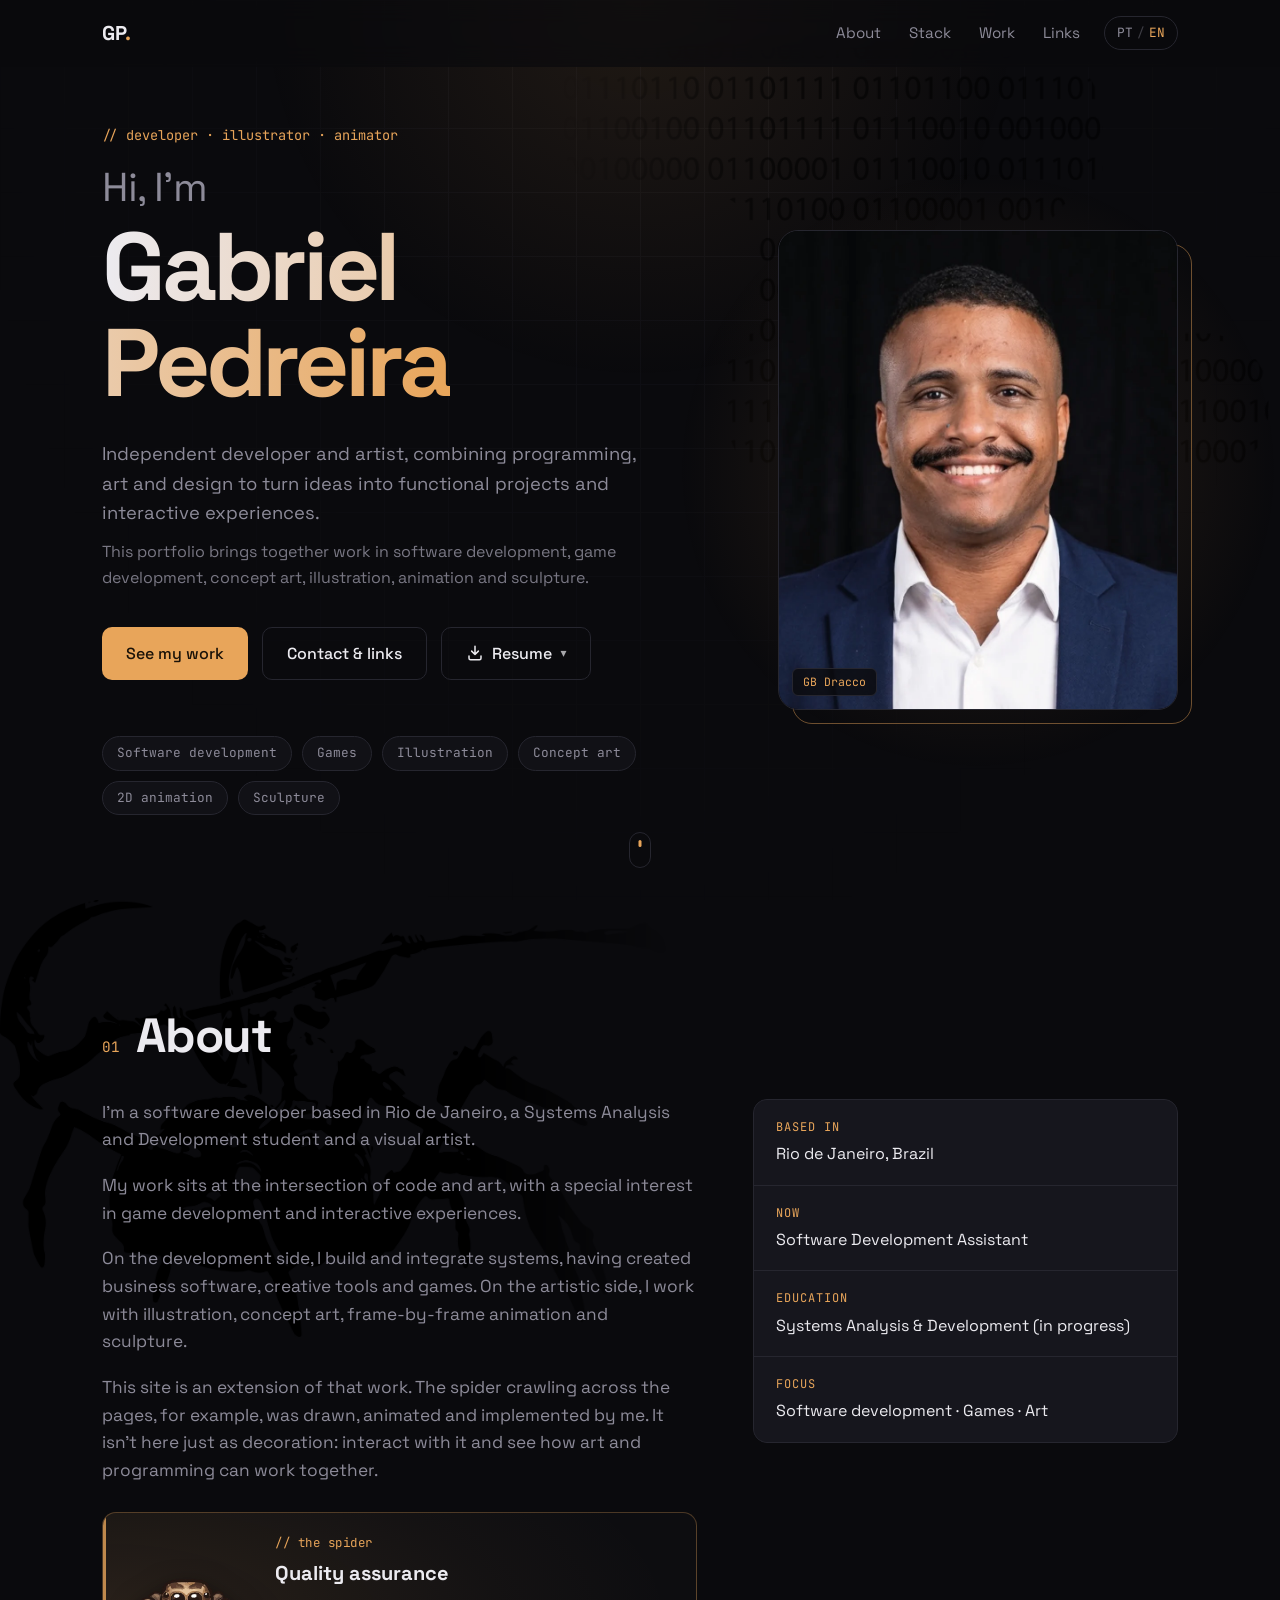
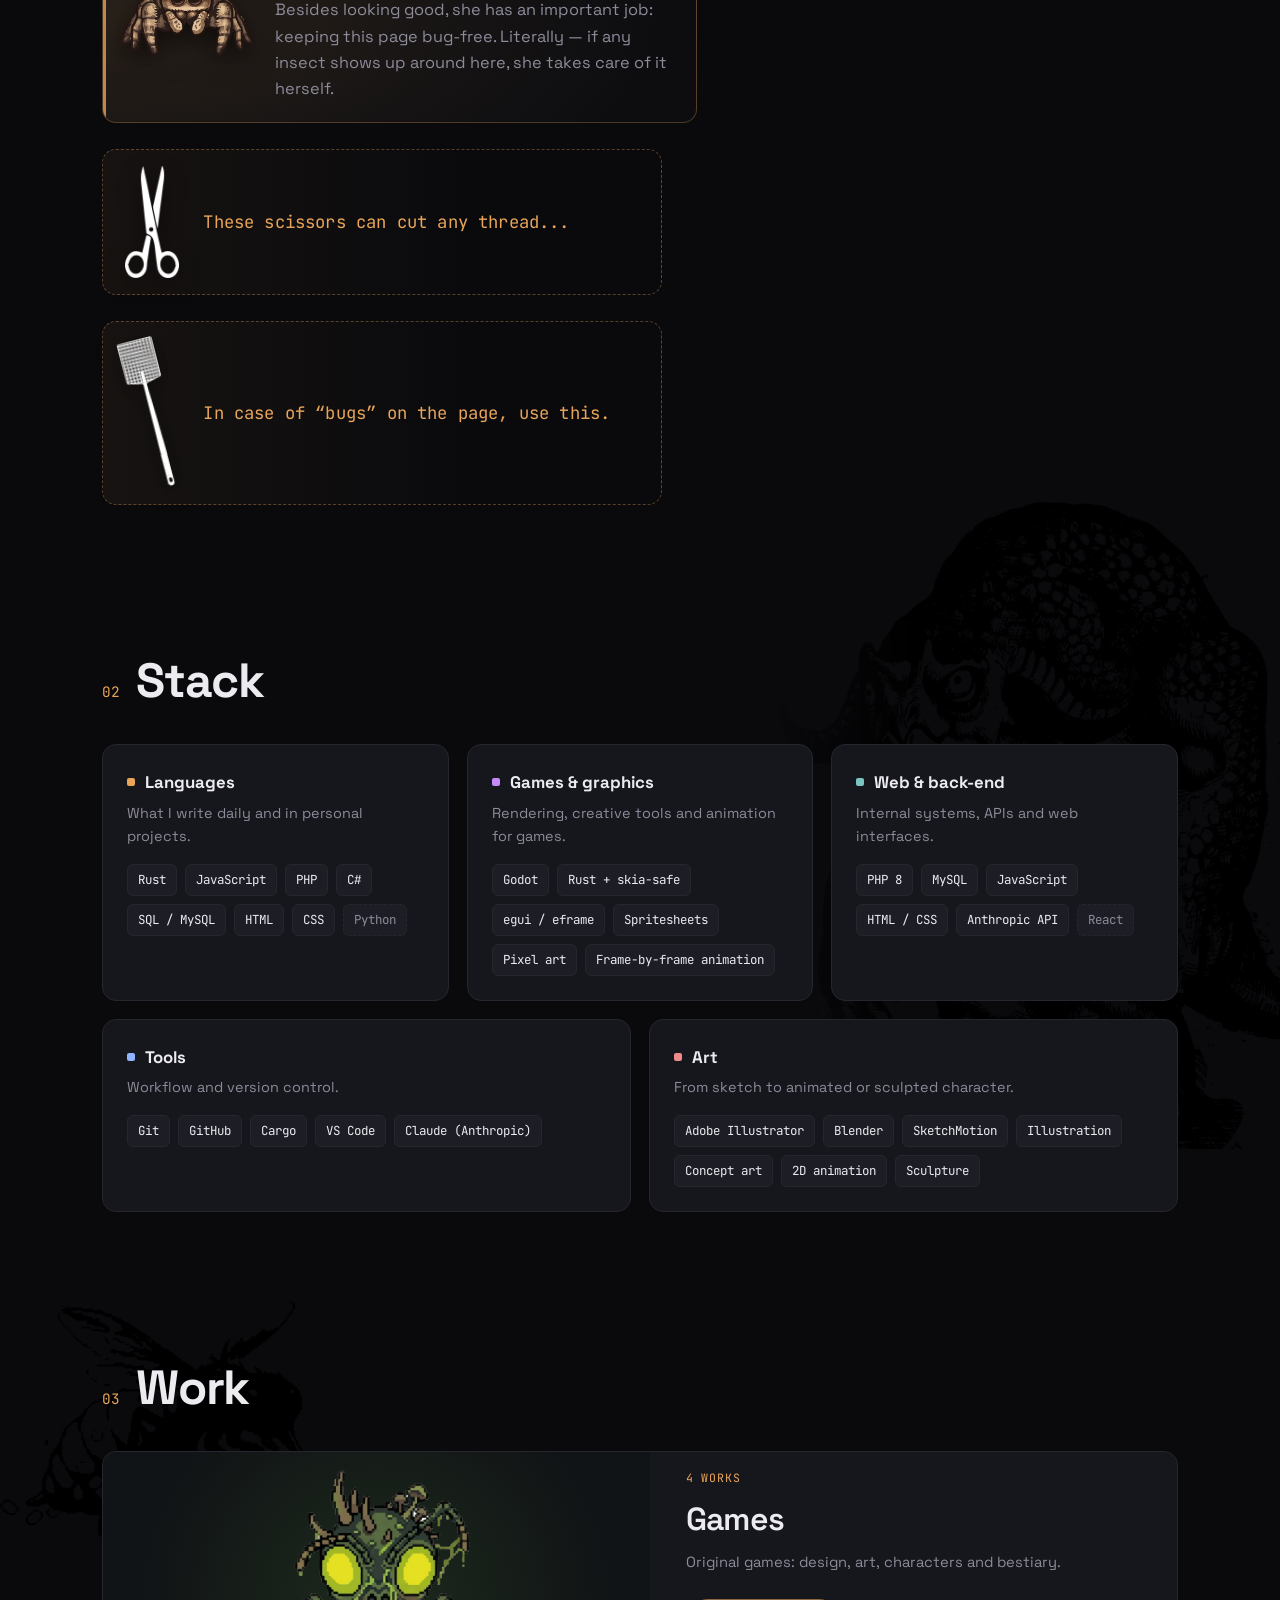
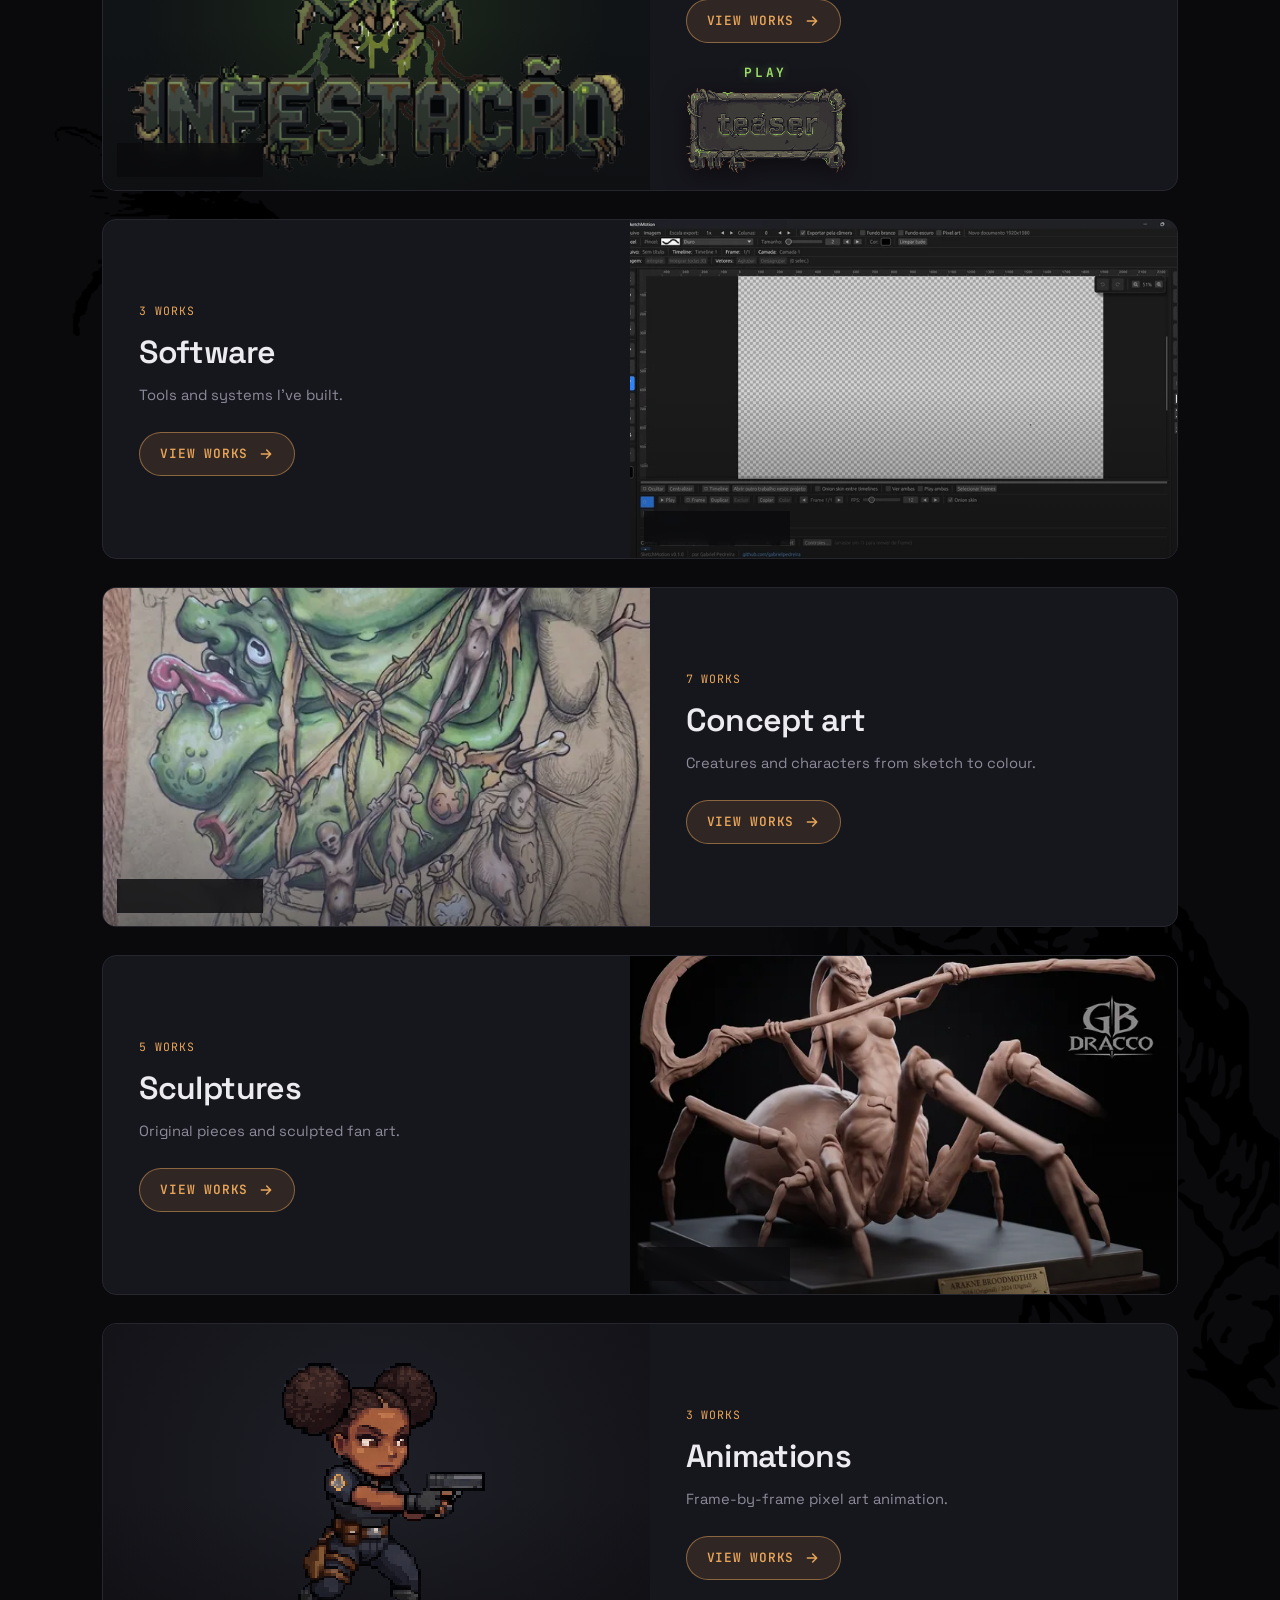
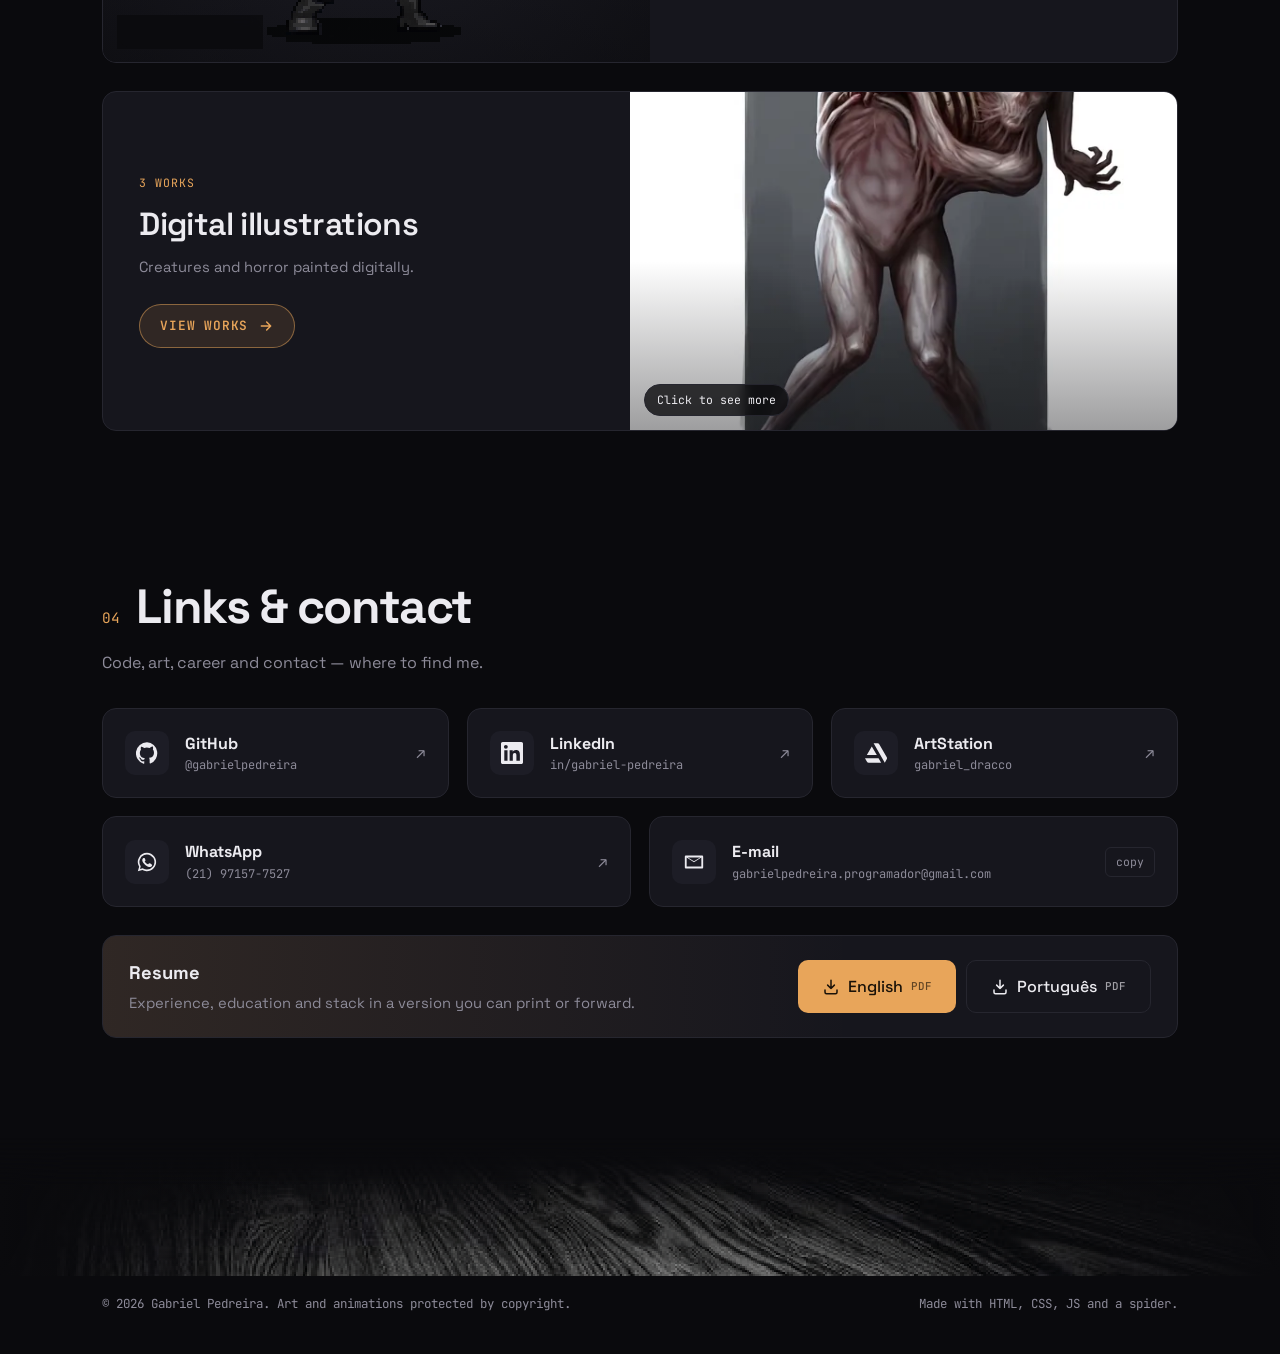
==== commit 7a570eed: "Aranha: fúria após 10 tentativas com o mata-moscas (apaga letras, picha o site e o rosto, depois lim" ====
--- a/index.html
+++ b/index.html
@@ -59,7 +59,7 @@
   <link rel="preconnect" href="https://fonts.googleapis.com" />
   <link rel="preconnect" href="https://fonts.gstatic.com" crossorigin />
   <link href="https://fonts.googleapis.com/css2?family=Space+Grotesk:wght@400;500;600;700&family=JetBrains+Mono:wght@400;600&family=Signika:wght@500;600&display=swap" rel="stylesheet" />
-  <link rel="stylesheet" href="css/style.css?v=20261011c" />
+  <link rel="stylesheet" href="css/style.css?v=20261012a" />
 </head>
 <body>
   <div class="bg-grid" aria-hidden="true"></div>
@@ -221,10 +221,10 @@
   <!-- Camada da personagem (fase 3) -->
   <div id="spider-layer" aria-hidden="true"></div>
 
-  <script src="js/i18n.js?v=20261011c"></script>
-  <script src="js/data.js?v=20261011c"></script>
-  <script src="js/main.js?v=20261011c"></script>
-  <script src="js/spider.js?v=20261011c"></script>
-  <script src="js/game.js?v=20261011c"></script>
+  <script src="js/i18n.js?v=20261012a"></script>
+  <script src="js/data.js?v=20261012a"></script>
+  <script src="js/main.js?v=20261012a"></script>
+  <script src="js/spider.js?v=20261012a"></script>
+  <script src="js/game.js?v=20261012a"></script>
 </body>
 </html>
--- a/css/style.css
+++ b/css/style.css
@@ -804,3 +804,10 @@
 html.swat-on, html.swat-on * { cursor: none !important; }
 .swatter-box .scissors__btn { height: 150px; }
 .swatter-box .scissors__btn img { transform: rotate(-14deg); }
+
+/* fúria da aranha: letras apagadas, pichações e foto pichada */
+x-e { transition: opacity .7s ease, visibility 0s; }   /* letra apagada pela aranha (elemento próprio) */
+x-e.is-erased { opacity: 0; visibility: hidden; transition: opacity .35s ease, visibility 0s linear .35s; }
+.gfx-layer { position: absolute; left: 0; top: 0; width: 0; height: 0; z-index: 57; pointer-events: none; }
+.gfx-layer img { position: absolute; max-width: none; pointer-events: none; }
+.hero__photo img.photo-pix { position: absolute; left: 0; top: 0; z-index: 1; opacity: 0; pointer-events: none; }
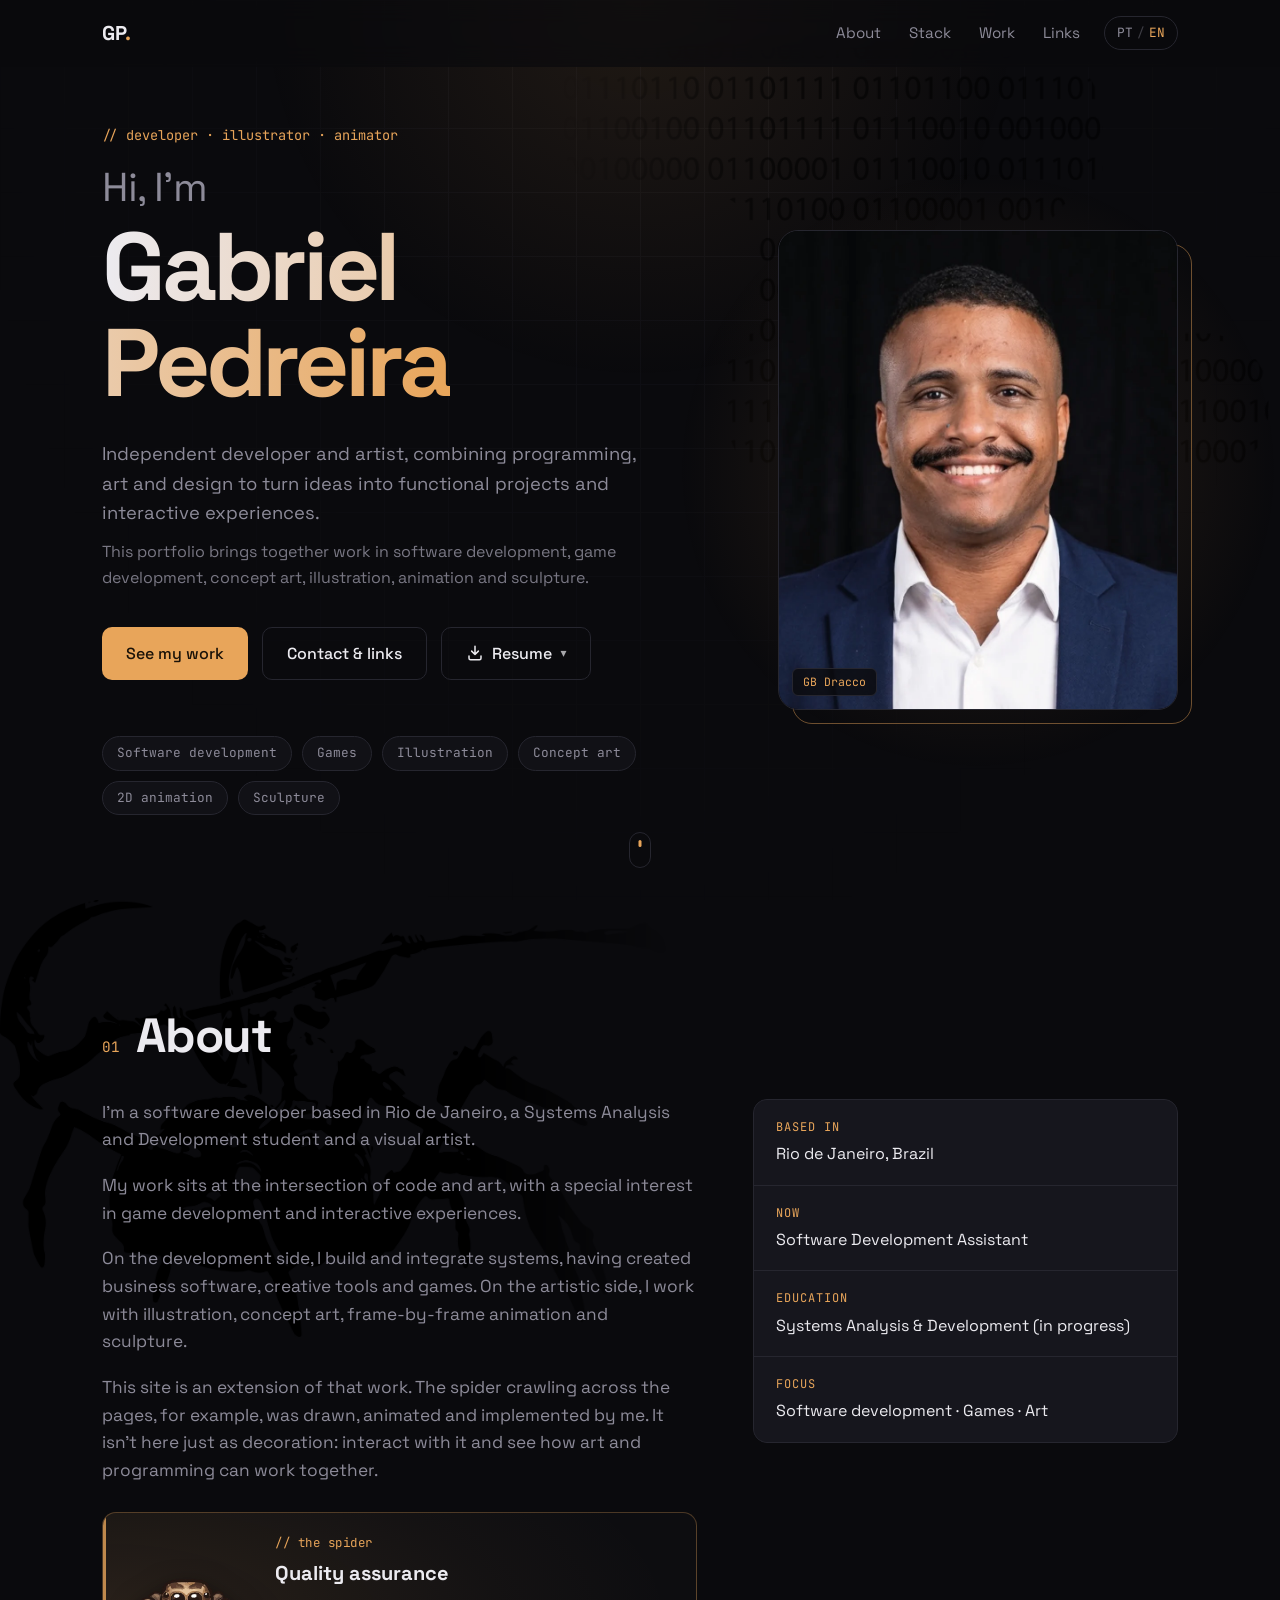
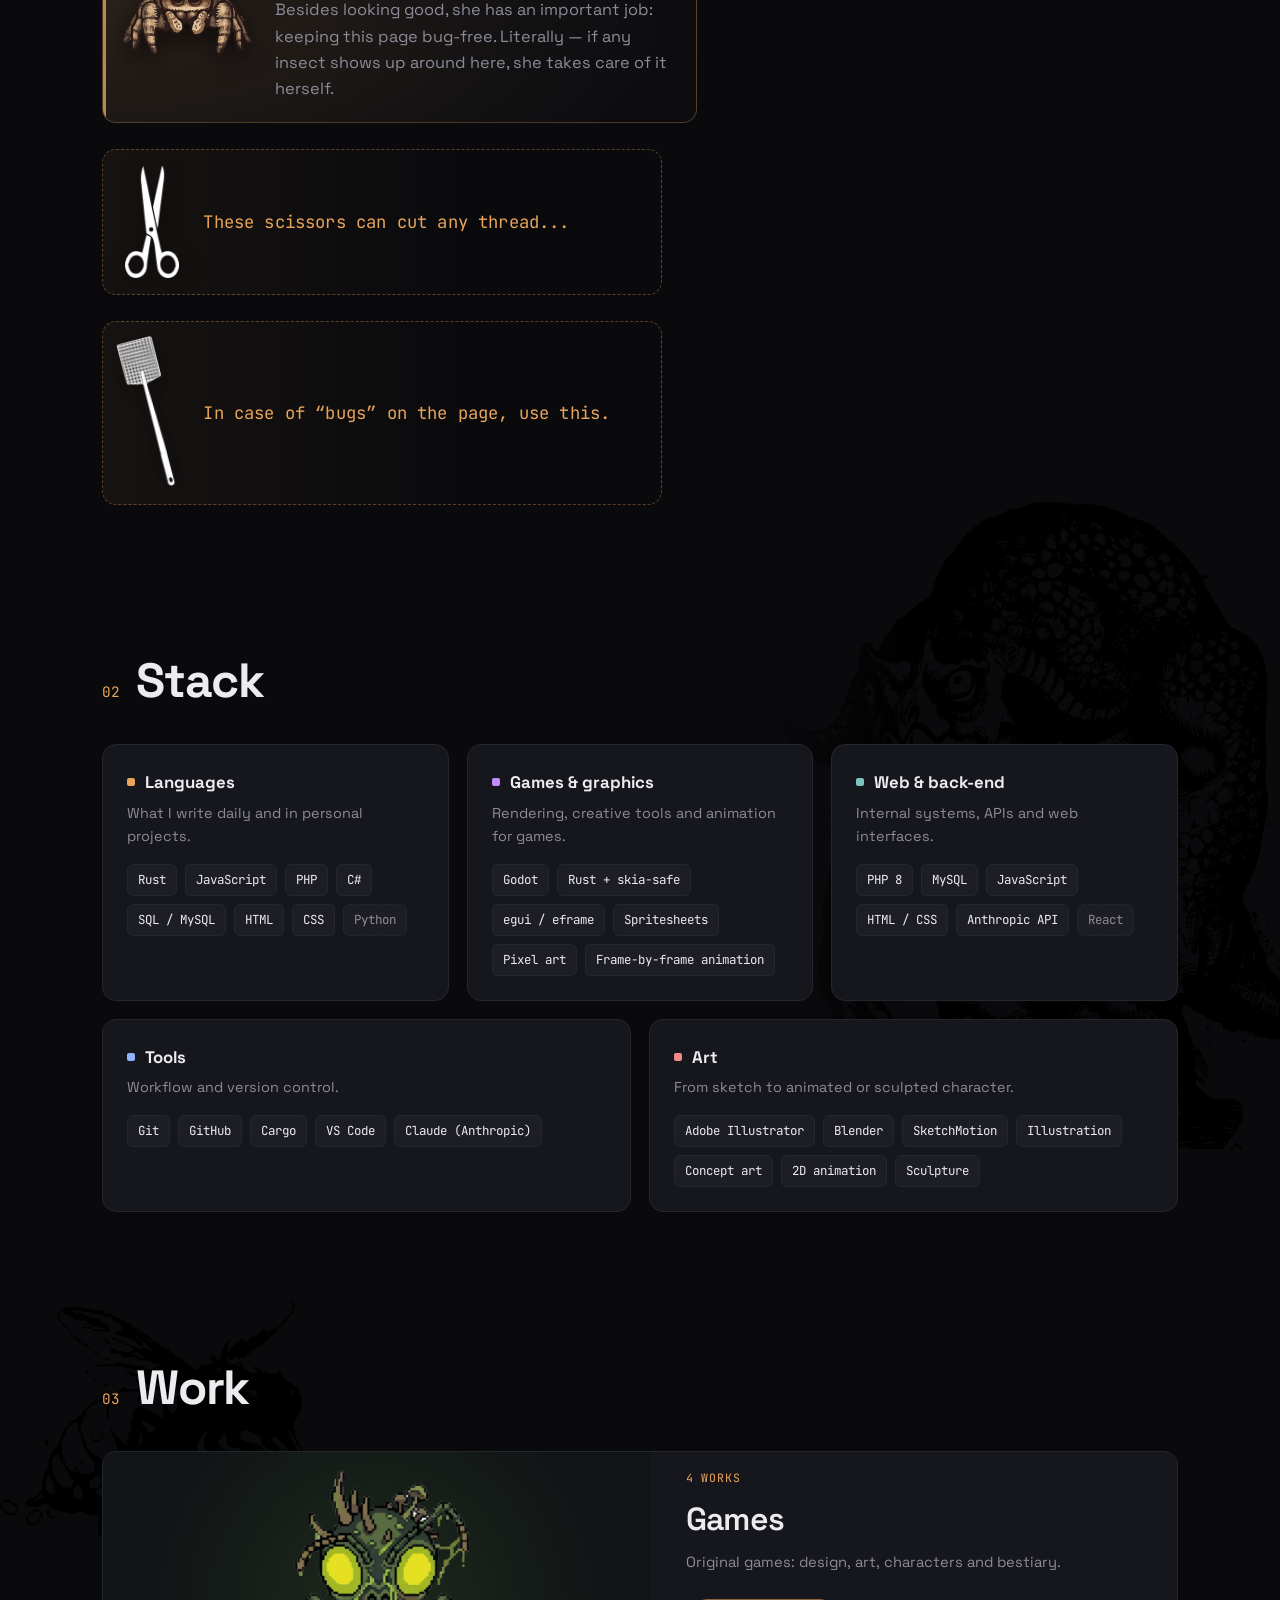
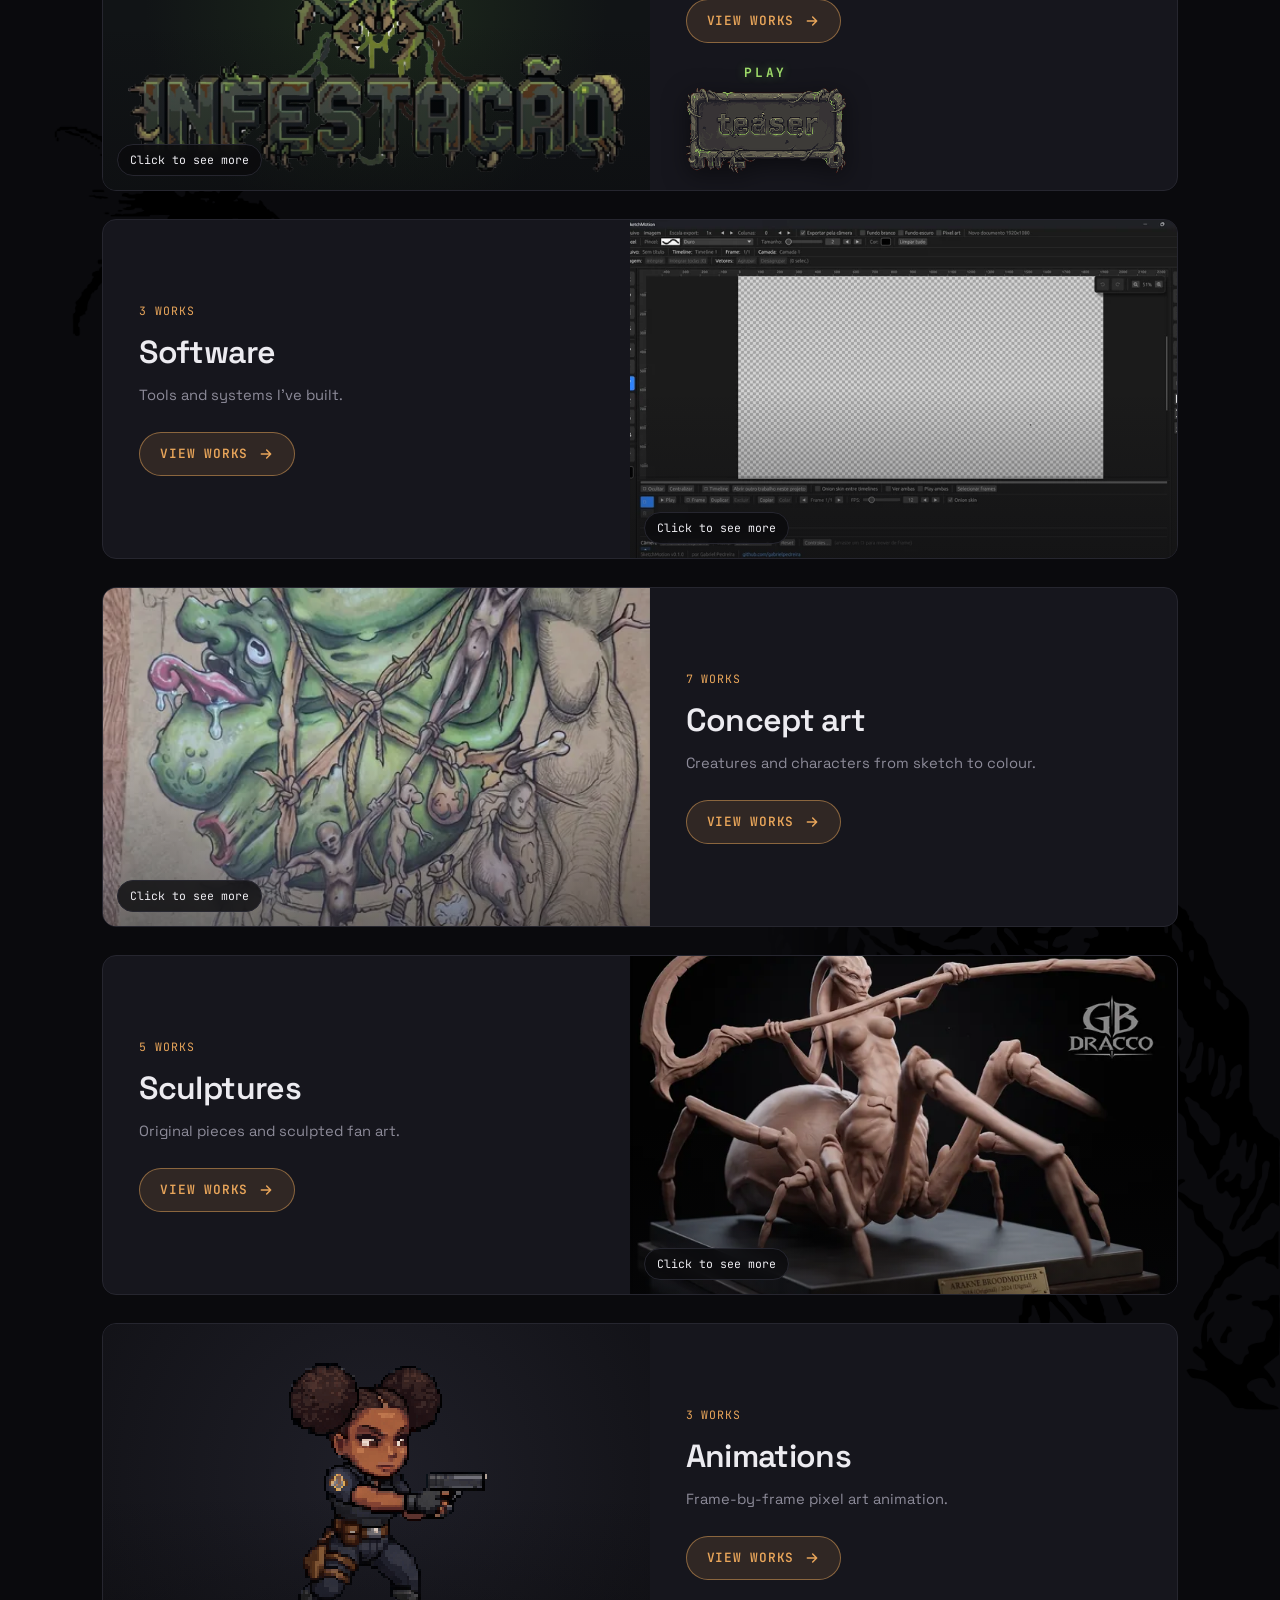
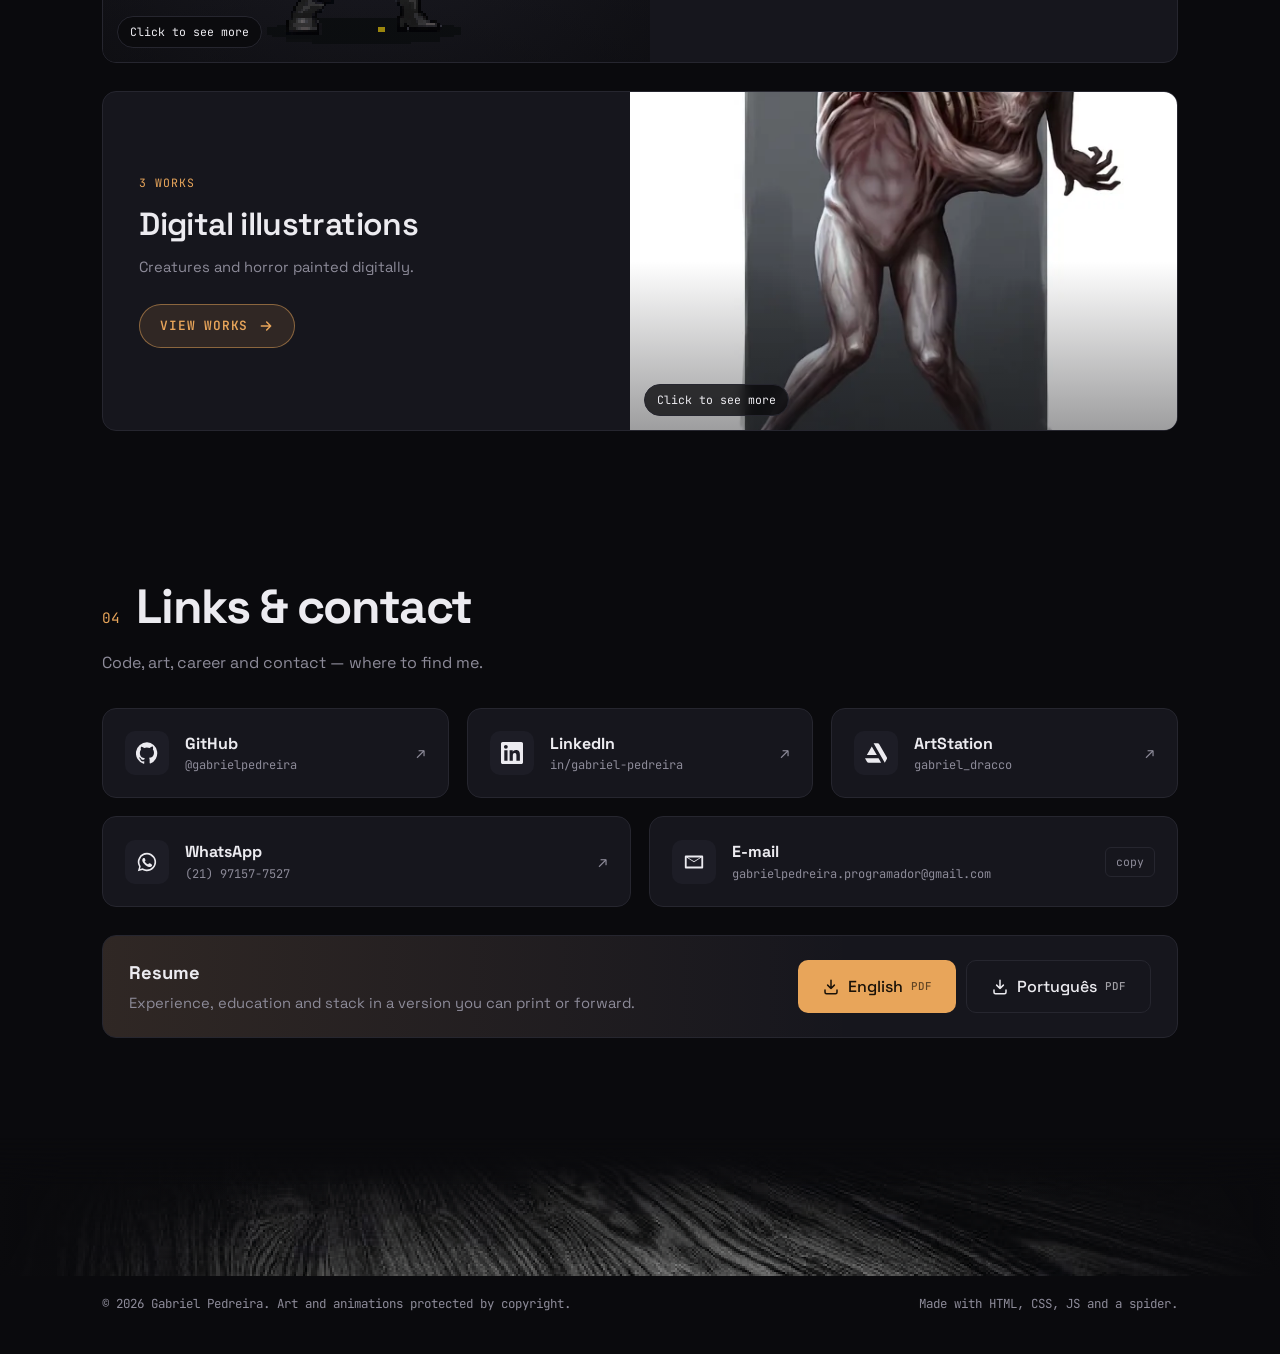
==== commit 74ca924d: "Fúria: bagunça fica ~15 s antes de ela voltar para limpar Co-Authored-By: Claude Opus 5.5 <noreply@a" ====
--- a/index.html
+++ b/index.html
@@ -59,7 +59,7 @@
   <link rel="preconnect" href="https://fonts.googleapis.com" />
   <link rel="preconnect" href="https://fonts.gstatic.com" crossorigin />
   <link href="https://fonts.googleapis.com/css2?family=Space+Grotesk:wght@400;500;600;700&family=JetBrains+Mono:wght@400;600&family=Signika:wght@500;600&display=swap" rel="stylesheet" />
-  <link rel="stylesheet" href="css/style.css?v=20261012a" />
+  <link rel="stylesheet" href="css/style.css?v=20261012b" />
 </head>
 <body>
   <div class="bg-grid" aria-hidden="true"></div>
@@ -221,10 +221,10 @@
   <!-- Camada da personagem (fase 3) -->
   <div id="spider-layer" aria-hidden="true"></div>
 
-  <script src="js/i18n.js?v=20261012a"></script>
-  <script src="js/data.js?v=20261012a"></script>
-  <script src="js/main.js?v=20261012a"></script>
-  <script src="js/spider.js?v=20261012a"></script>
-  <script src="js/game.js?v=20261012a"></script>
+  <script src="js/i18n.js?v=20261012b"></script>
+  <script src="js/data.js?v=20261012b"></script>
+  <script src="js/main.js?v=20261012b"></script>
+  <script src="js/spider.js?v=20261012b"></script>
+  <script src="js/game.js?v=20261012b"></script>
 </body>
 </html>
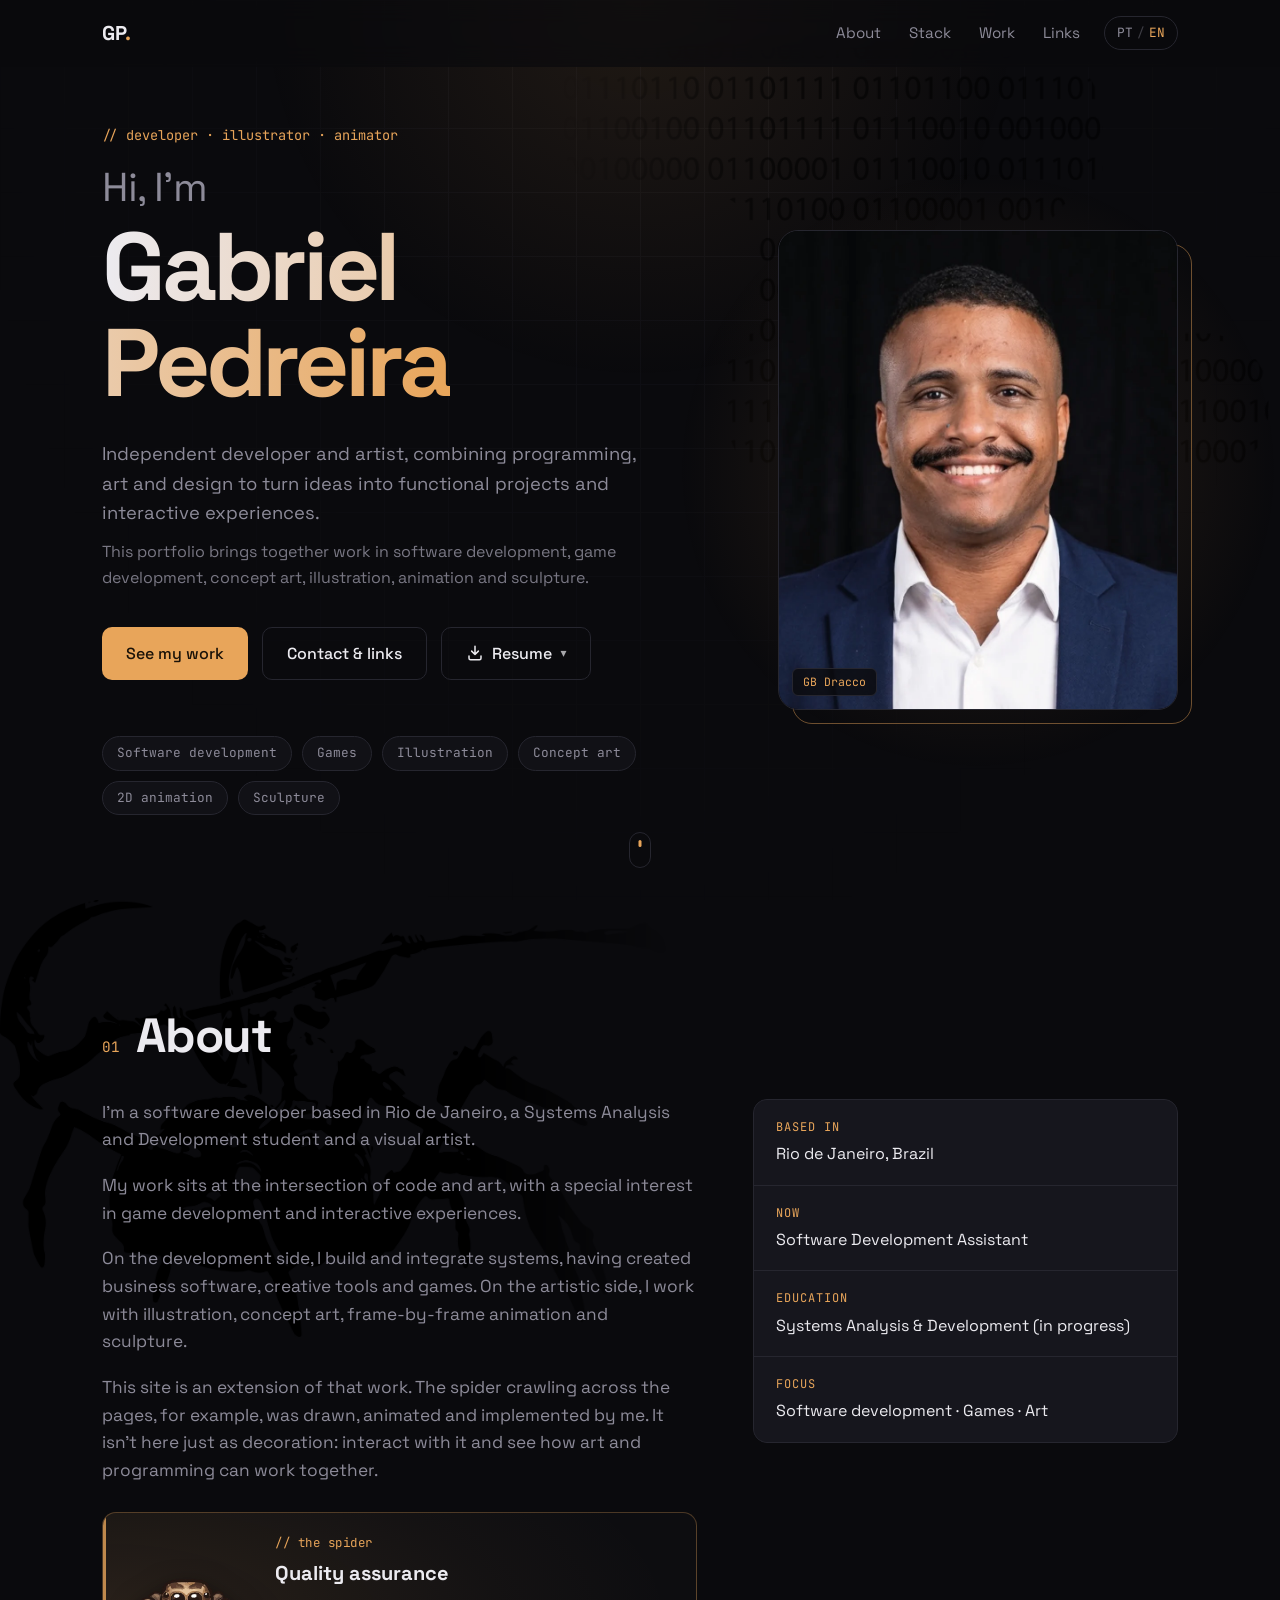
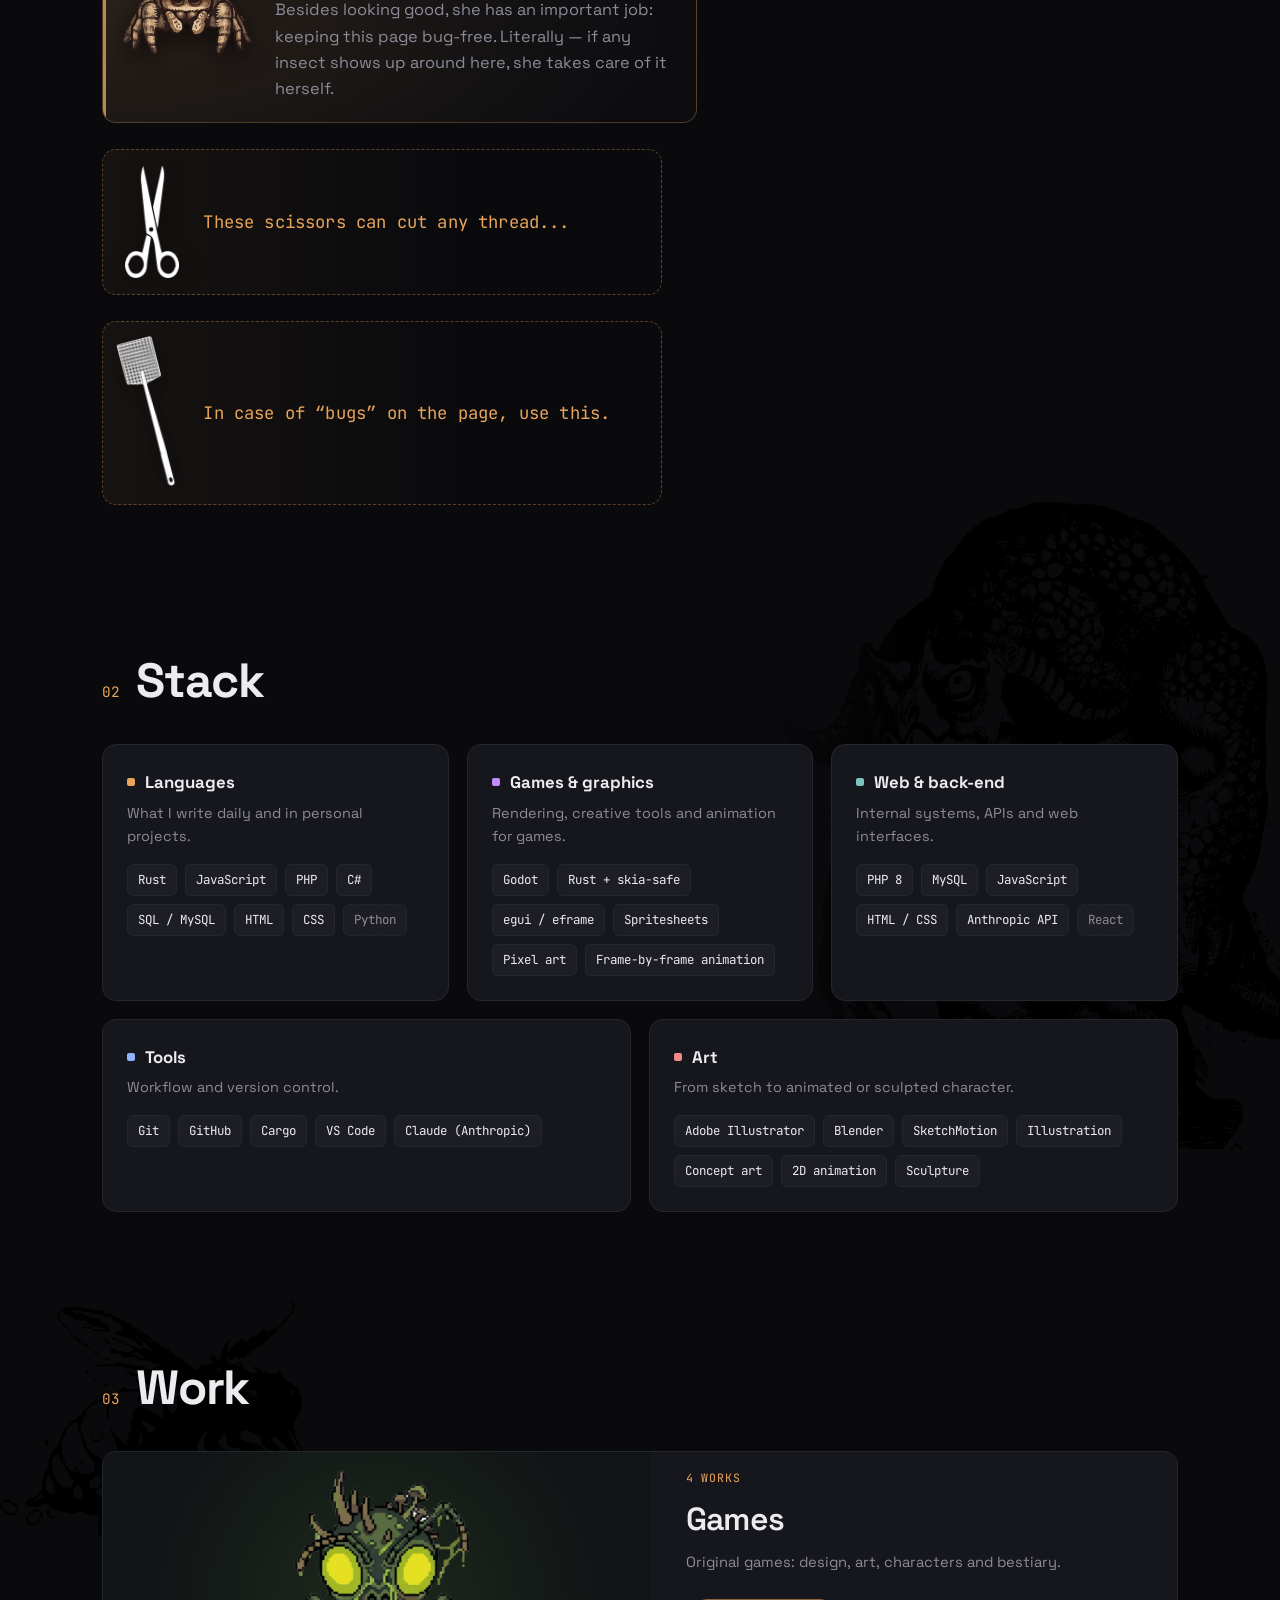
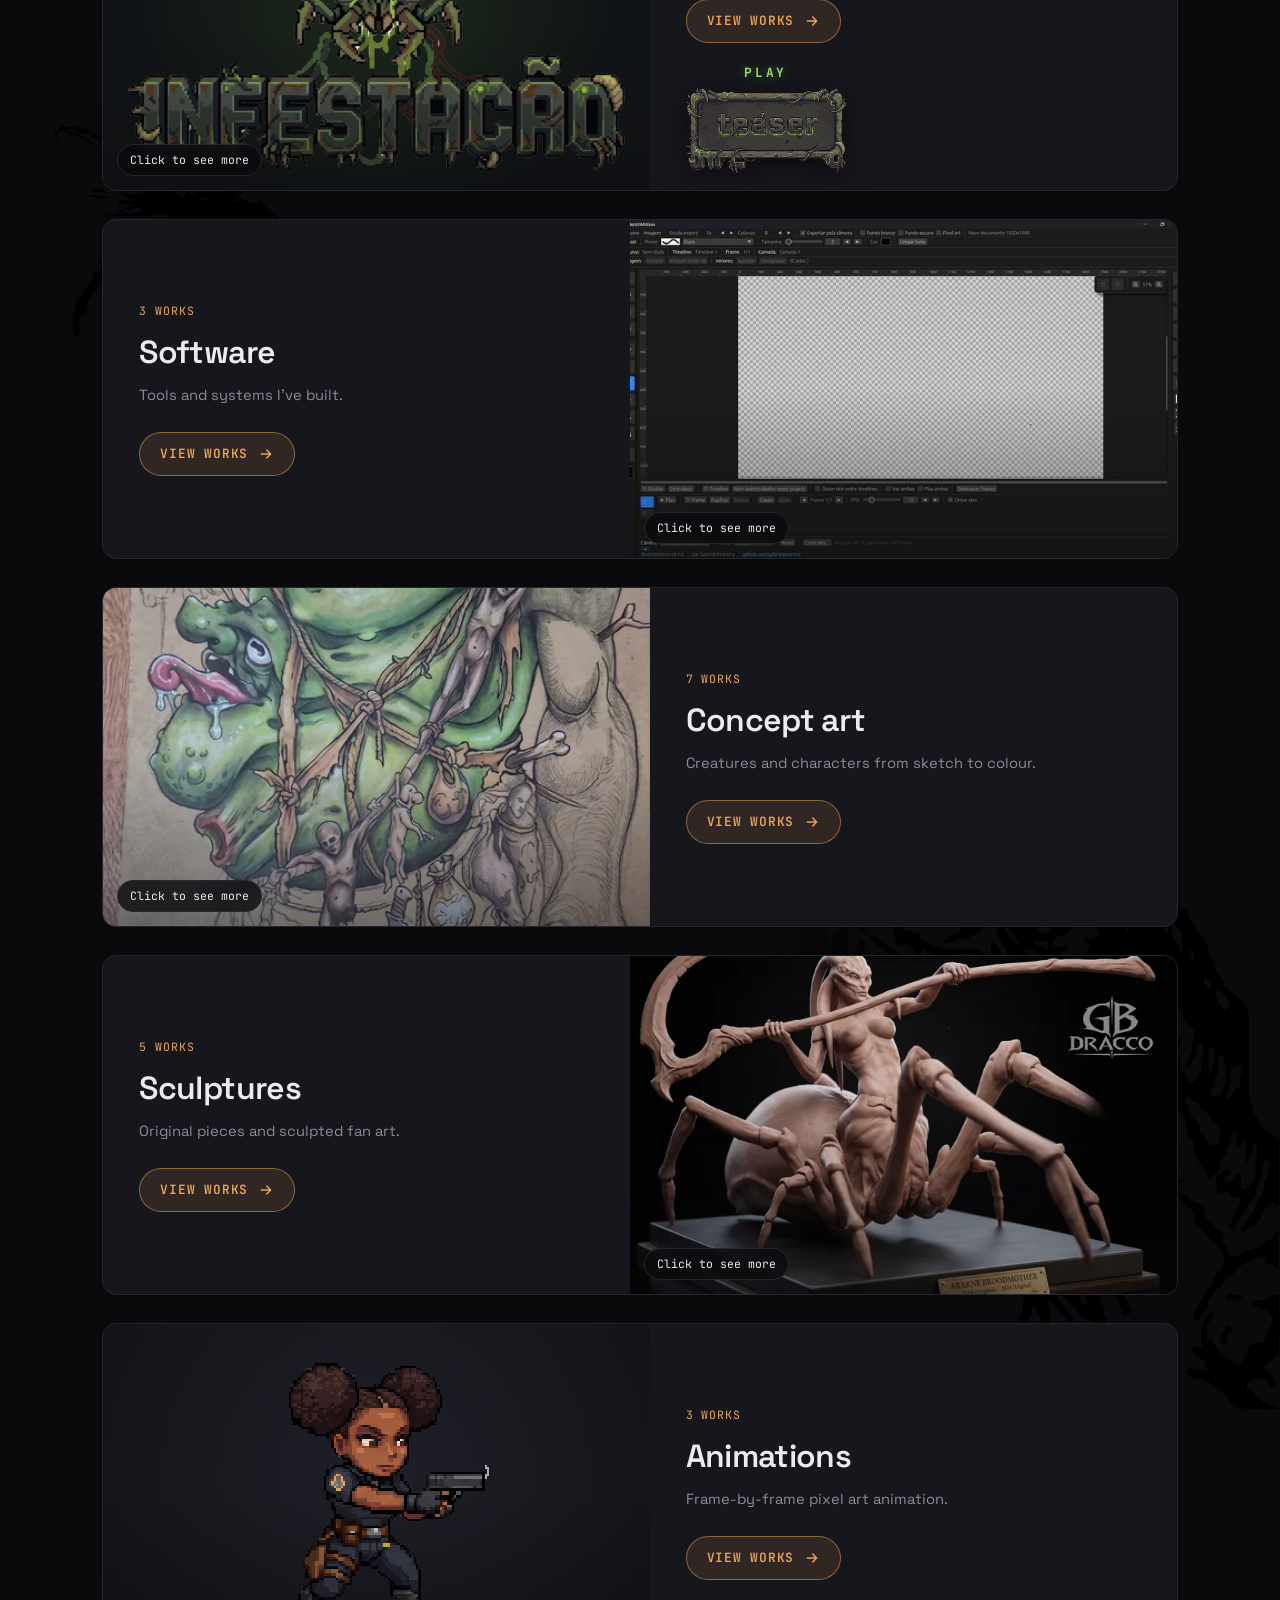
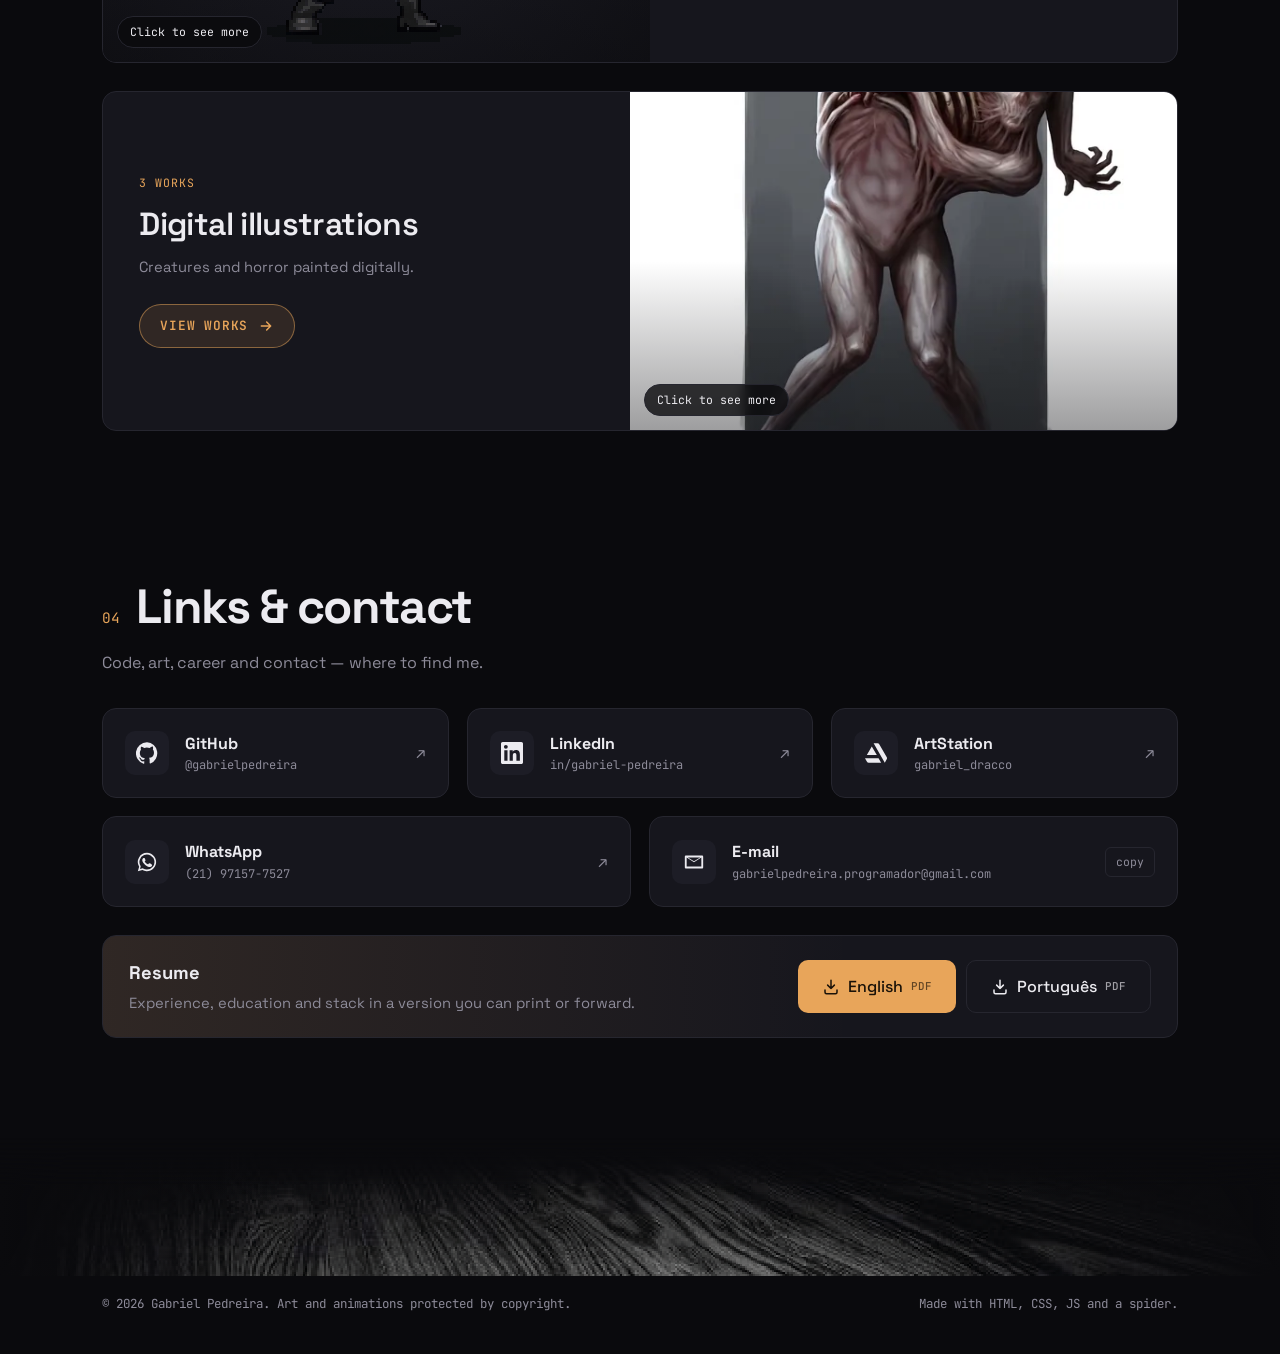
==== commit 293c9f71: "Besouro: bote direto na traseira durante a perseguição (nova animação); caixas da tesoura e do mata-" ====
--- a/index.html
+++ b/index.html
@@ -59,7 +59,7 @@
   <link rel="preconnect" href="https://fonts.googleapis.com" />
   <link rel="preconnect" href="https://fonts.gstatic.com" crossorigin />
   <link href="https://fonts.googleapis.com/css2?family=Space+Grotesk:wght@400;500;600;700&family=JetBrains+Mono:wght@400;600&family=Signika:wght@500;600&display=swap" rel="stylesheet" />
-  <link rel="stylesheet" href="css/style.css?v=20261012b" />
+  <link rel="stylesheet" href="css/style.css?v=20261012c" />
 </head>
 <body>
   <div class="bg-grid" aria-hidden="true"></div>
@@ -221,10 +221,10 @@
   <!-- Camada da personagem (fase 3) -->
   <div id="spider-layer" aria-hidden="true"></div>
 
-  <script src="js/i18n.js?v=20261012b"></script>
-  <script src="js/data.js?v=20261012b"></script>
-  <script src="js/main.js?v=20261012b"></script>
-  <script src="js/spider.js?v=20261012b"></script>
-  <script src="js/game.js?v=20261012b"></script>
+  <script src="js/i18n.js?v=20261012c"></script>
+  <script src="js/data.js?v=20261012c"></script>
+  <script src="js/main.js?v=20261012c"></script>
+  <script src="js/spider.js?v=20261012c"></script>
+  <script src="js/game.js?v=20261012c"></script>
 </body>
 </html>
--- a/css/style.css
+++ b/css/style.css
@@ -811,3 +811,12 @@
 .gfx-layer { position: absolute; left: 0; top: 0; width: 0; height: 0; z-index: 57; pointer-events: none; }
 .gfx-layer img { position: absolute; max-width: none; pointer-events: none; }
 .hero__photo img.photo-pix { position: absolute; left: 0; top: 0; z-index: 1; opacity: 0; pointer-events: none; }
+
+/* tesoura e mata-moscas: a caixa inteira é clicável */
+.scissors:not(.is-got) { cursor: pointer; transition: border-color .25s, background .25s, box-shadow .25s, transform .25s; }
+.scissors:not(.is-got):hover { border-color: rgba(232,165,90,.8); border-style: solid; transform: translateY(-2px);
+  background: linear-gradient(90deg, rgba(232,165,90,.14), rgba(232,165,90,.03) 75%); box-shadow: 0 8px 24px rgba(0,0,0,.35), 0 0 0 1px rgba(232,165,90,.15); }
+.scissors:not(.is-got):hover .scissors__btn { transform: translateY(-6px) rotate(-12deg) scale(1.08); animation-play-state: paused;
+  filter: drop-shadow(0 0 10px rgba(232,165,90,.65)) drop-shadow(0 0 22px rgba(232,165,90,.3)); }
+.scissors:not(.is-got):active { transform: translateY(0) scale(.99); }
+.scissors.is-got { cursor: default; }
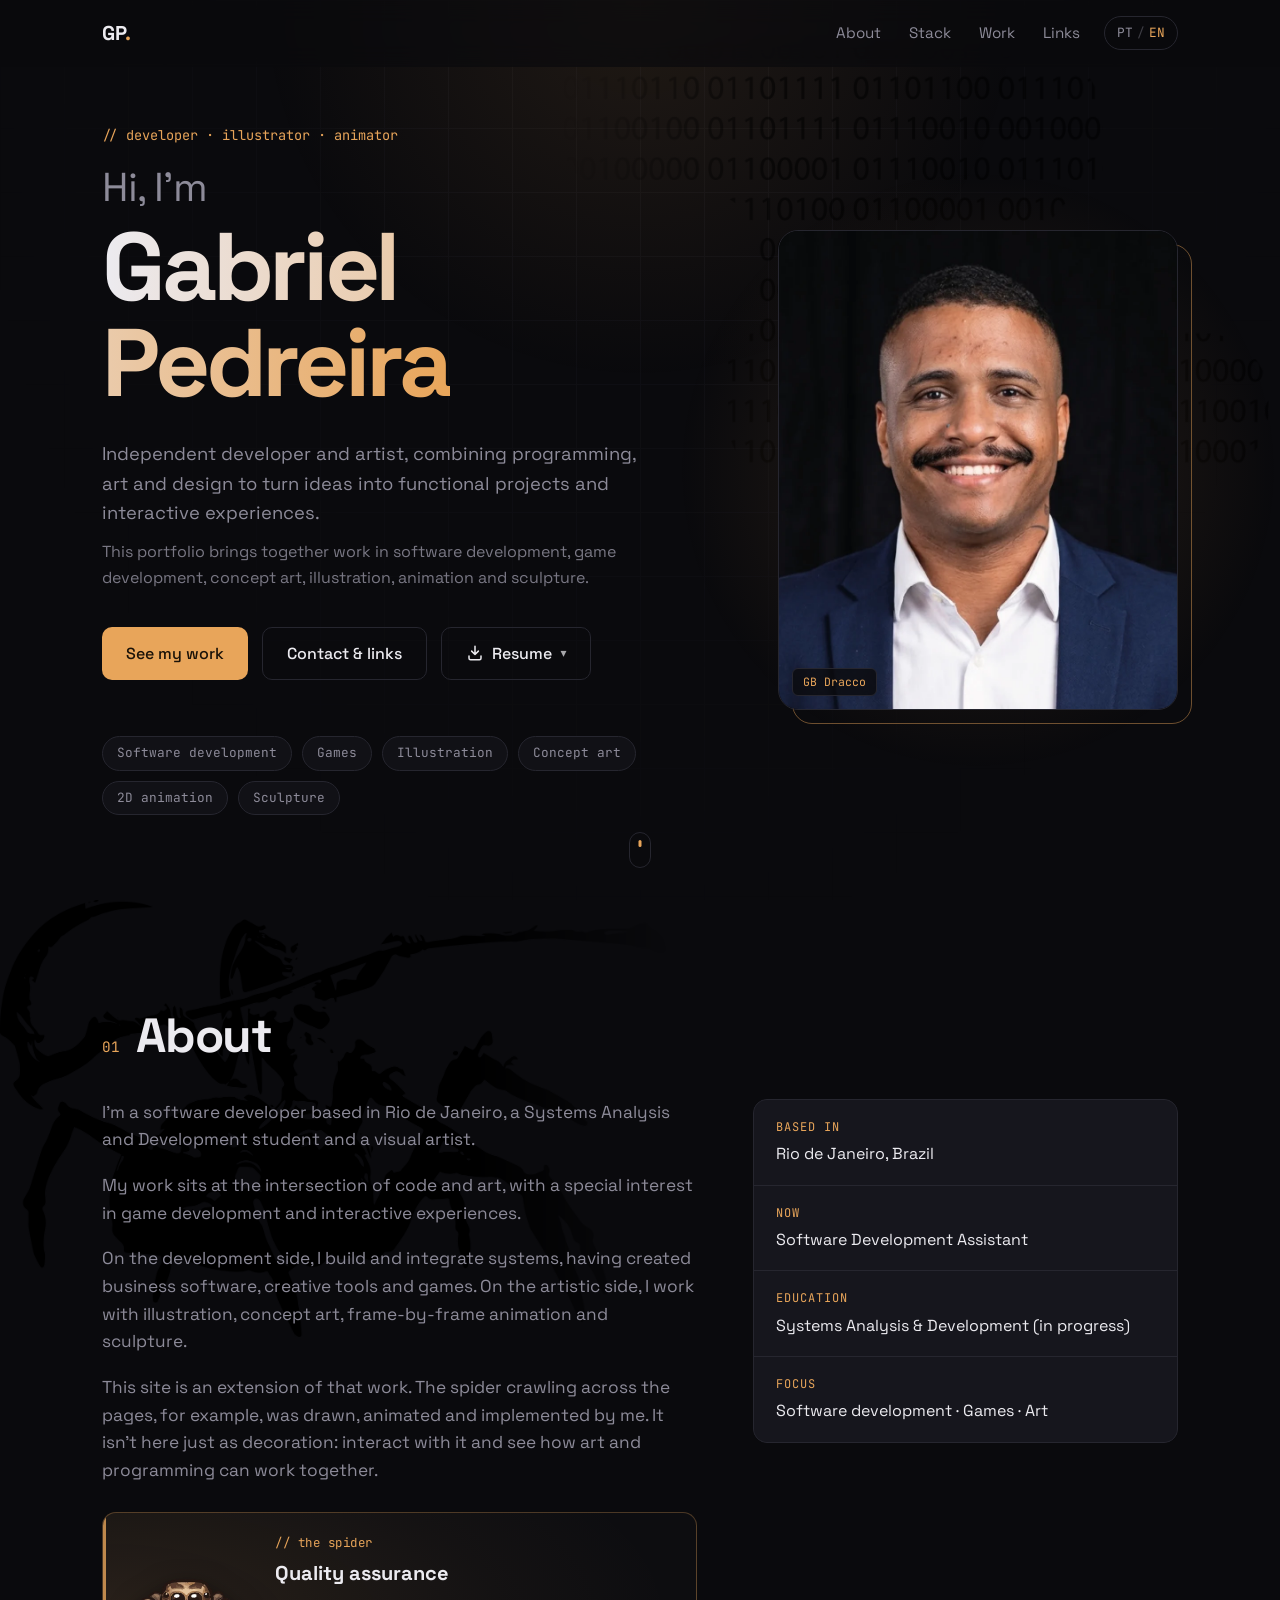
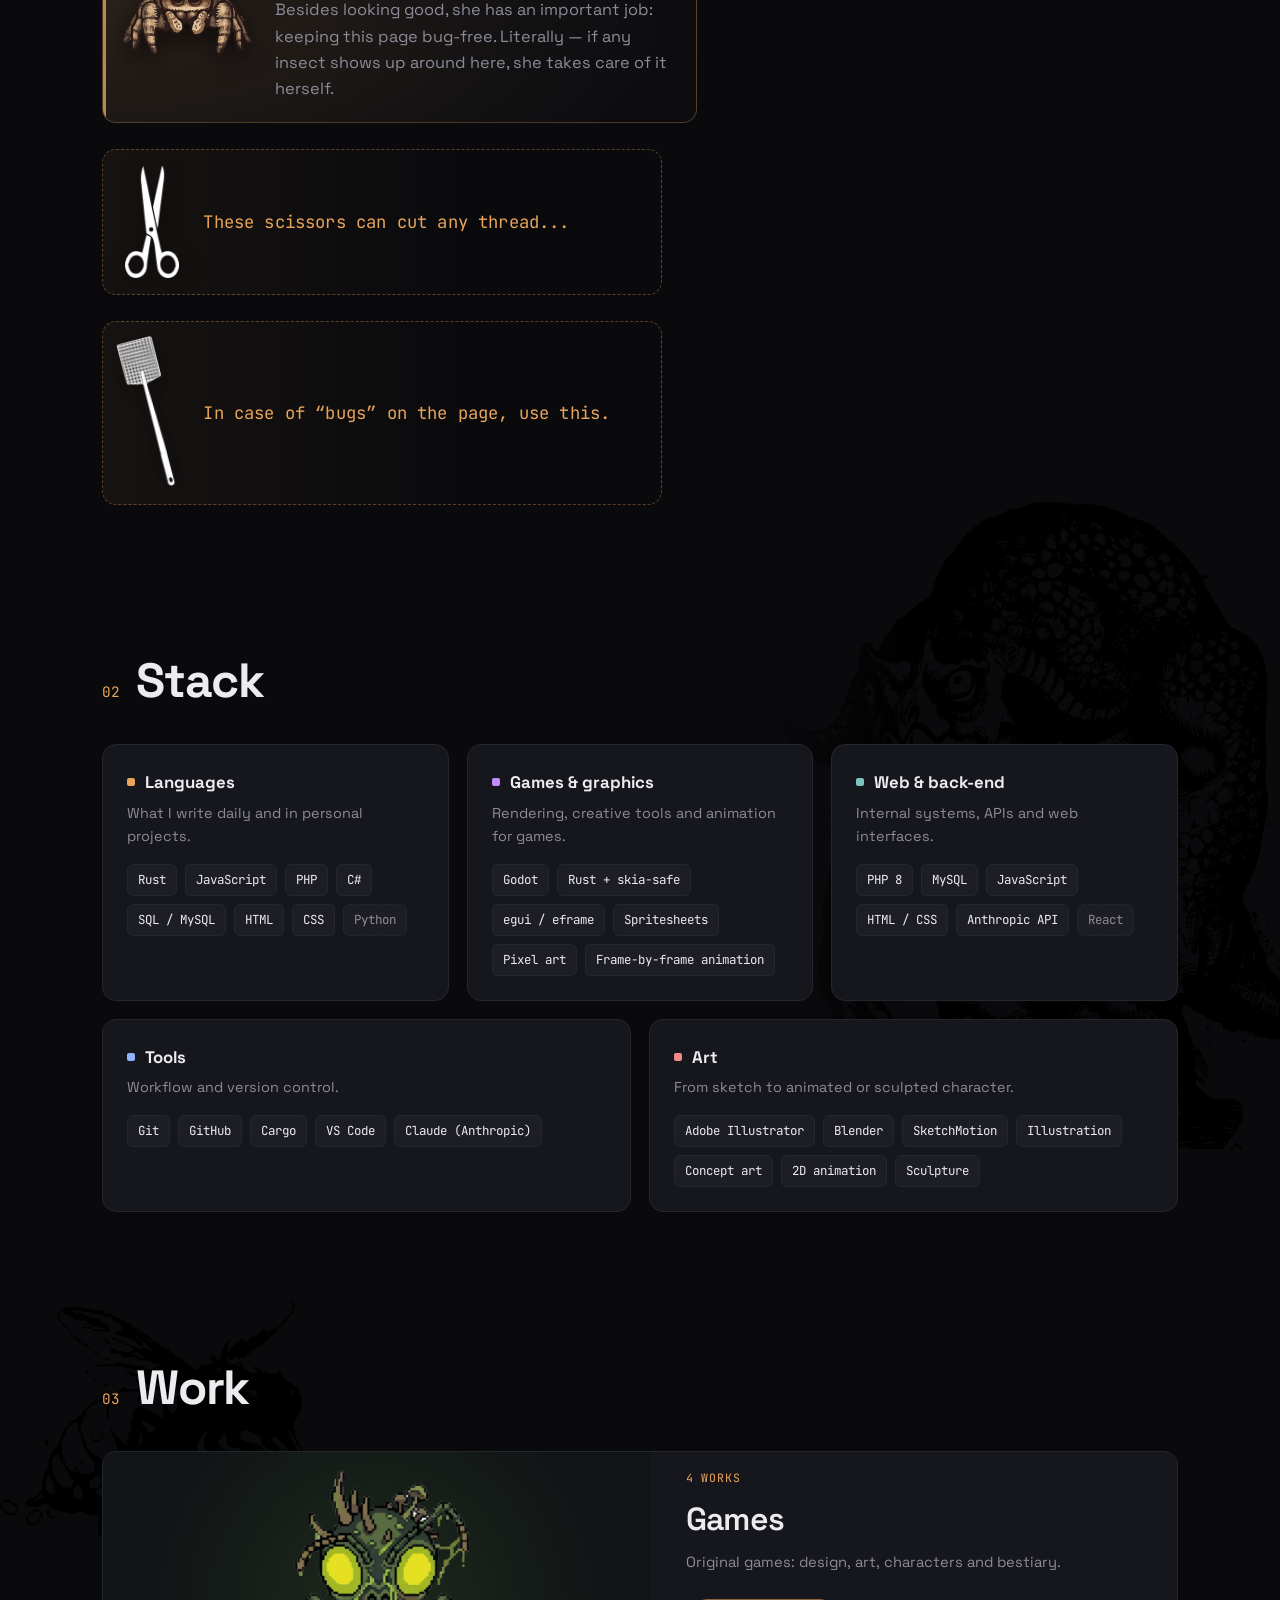
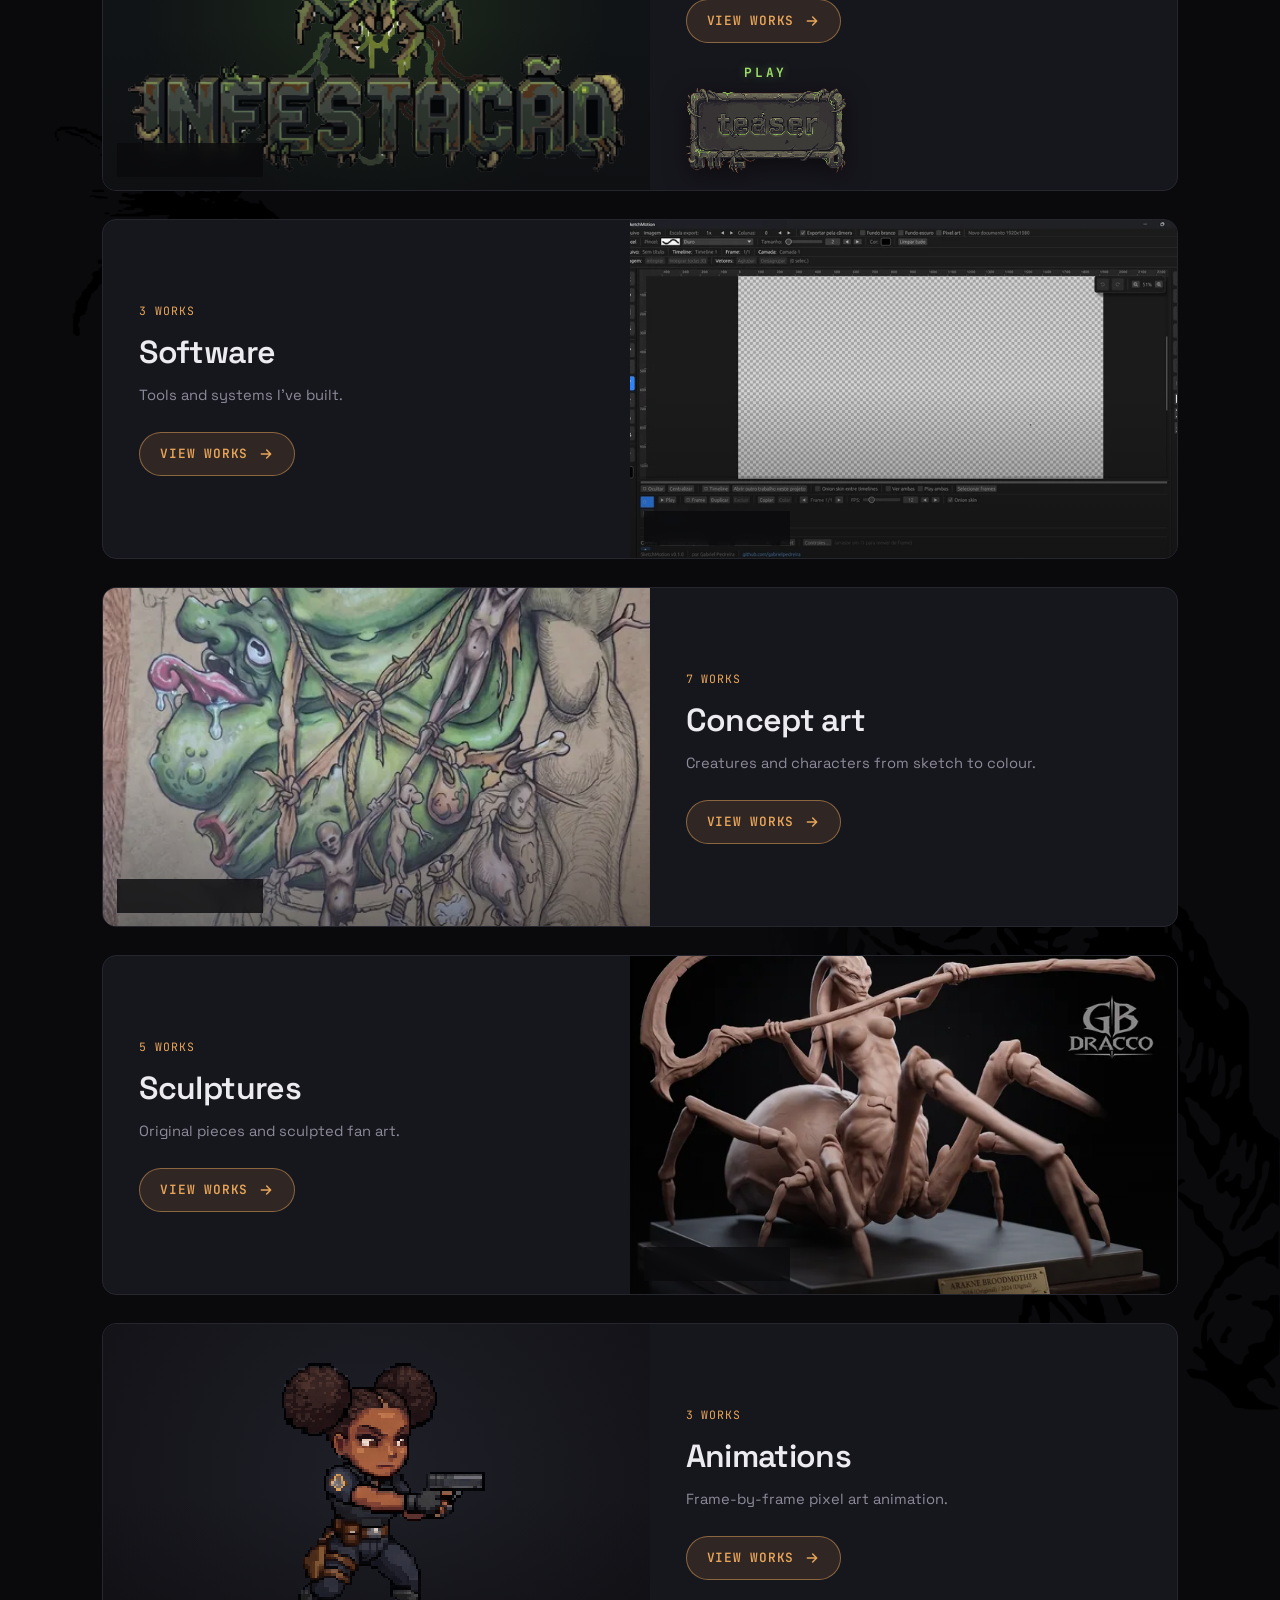
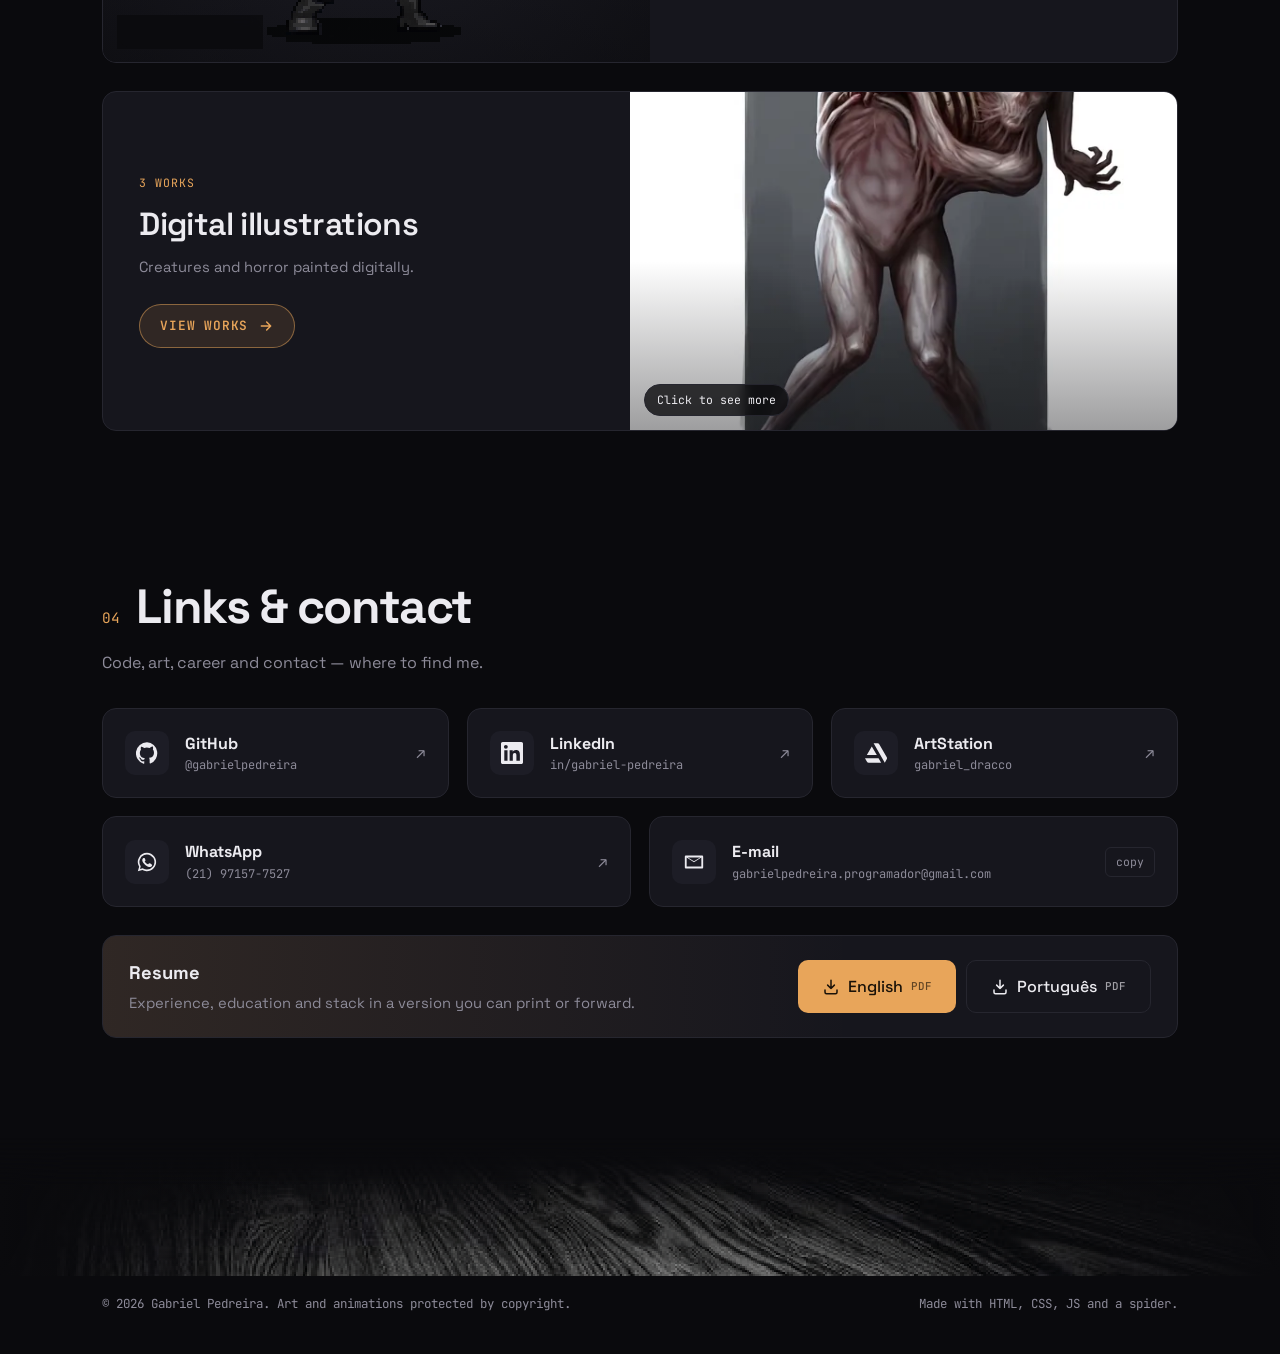
==== commit a97411e5: "Fúria: aranha reescreve as letras com os lápis; novos textos de SketchMotion, PatAsset e LifeTech Co" ====
--- a/index.html
+++ b/index.html
@@ -59,7 +59,7 @@
   <link rel="preconnect" href="https://fonts.googleapis.com" />
   <link rel="preconnect" href="https://fonts.gstatic.com" crossorigin />
   <link href="https://fonts.googleapis.com/css2?family=Space+Grotesk:wght@400;500;600;700&family=JetBrains+Mono:wght@400;600&family=Signika:wght@500;600&display=swap" rel="stylesheet" />
-  <link rel="stylesheet" href="css/style.css?v=20261012c" />
+  <link rel="stylesheet" href="css/style.css?v=20261013a" />
 </head>
 <body>
   <div class="bg-grid" aria-hidden="true"></div>
@@ -221,10 +221,10 @@
   <!-- Camada da personagem (fase 3) -->
   <div id="spider-layer" aria-hidden="true"></div>
 
-  <script src="js/i18n.js?v=20261012c"></script>
-  <script src="js/data.js?v=20261012c"></script>
-  <script src="js/main.js?v=20261012c"></script>
-  <script src="js/spider.js?v=20261012c"></script>
-  <script src="js/game.js?v=20261012c"></script>
+  <script src="js/i18n.js?v=20261013a"></script>
+  <script src="js/data.js?v=20261013a"></script>
+  <script src="js/main.js?v=20261013a"></script>
+  <script src="js/spider.js?v=20261013a"></script>
+  <script src="js/game.js?v=20261013a"></script>
 </body>
 </html>
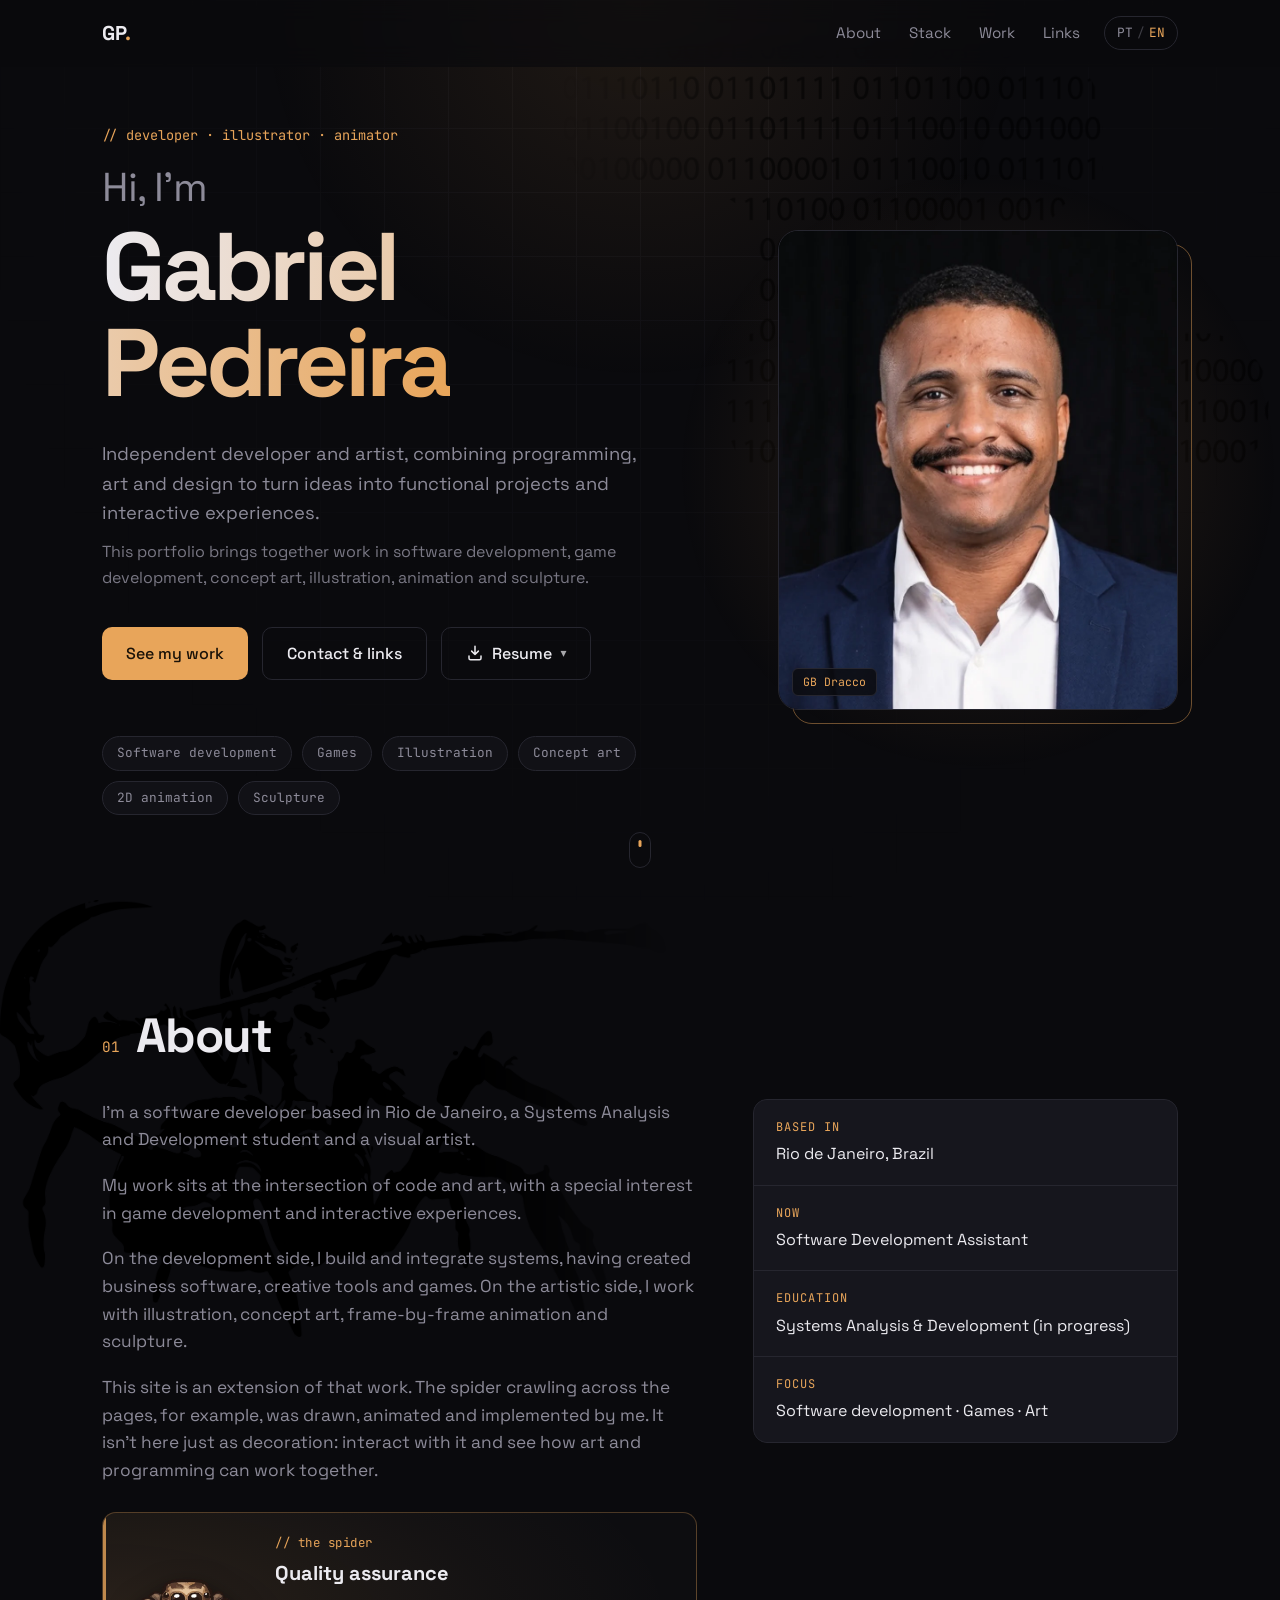
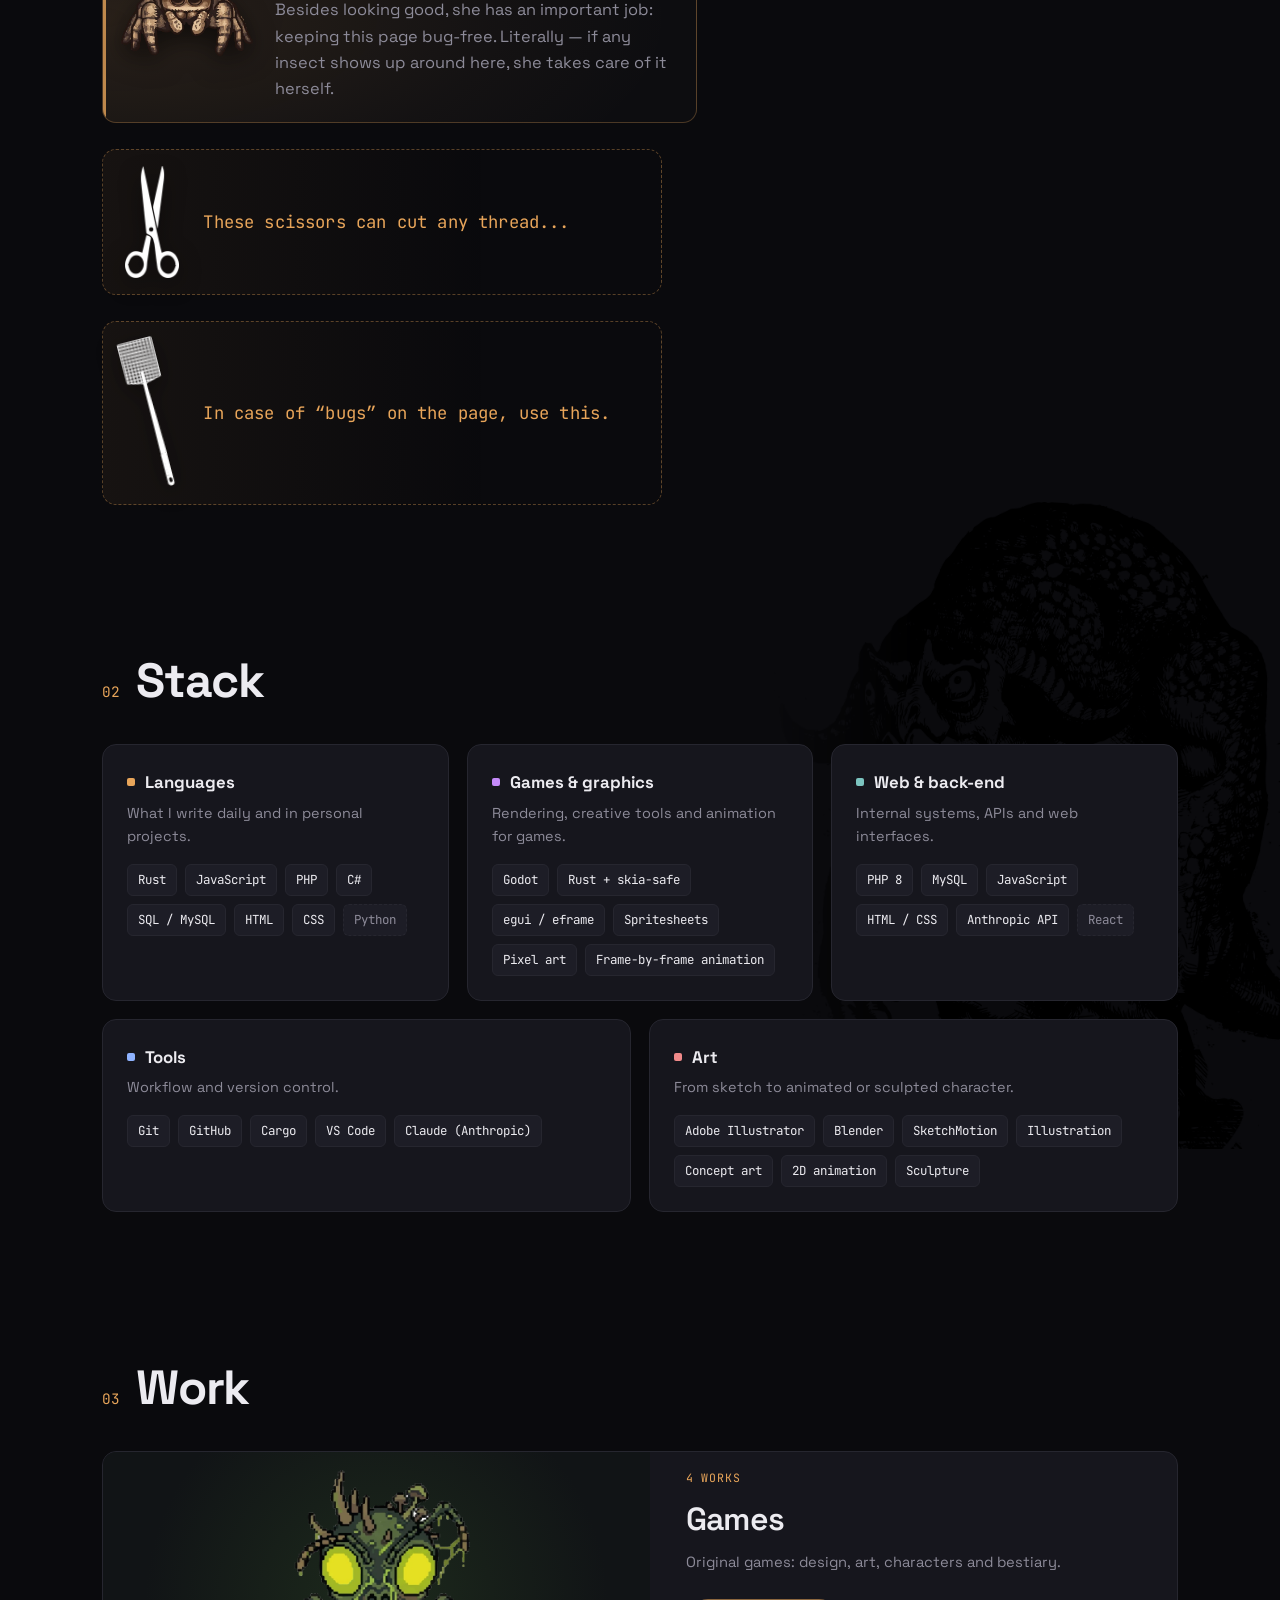
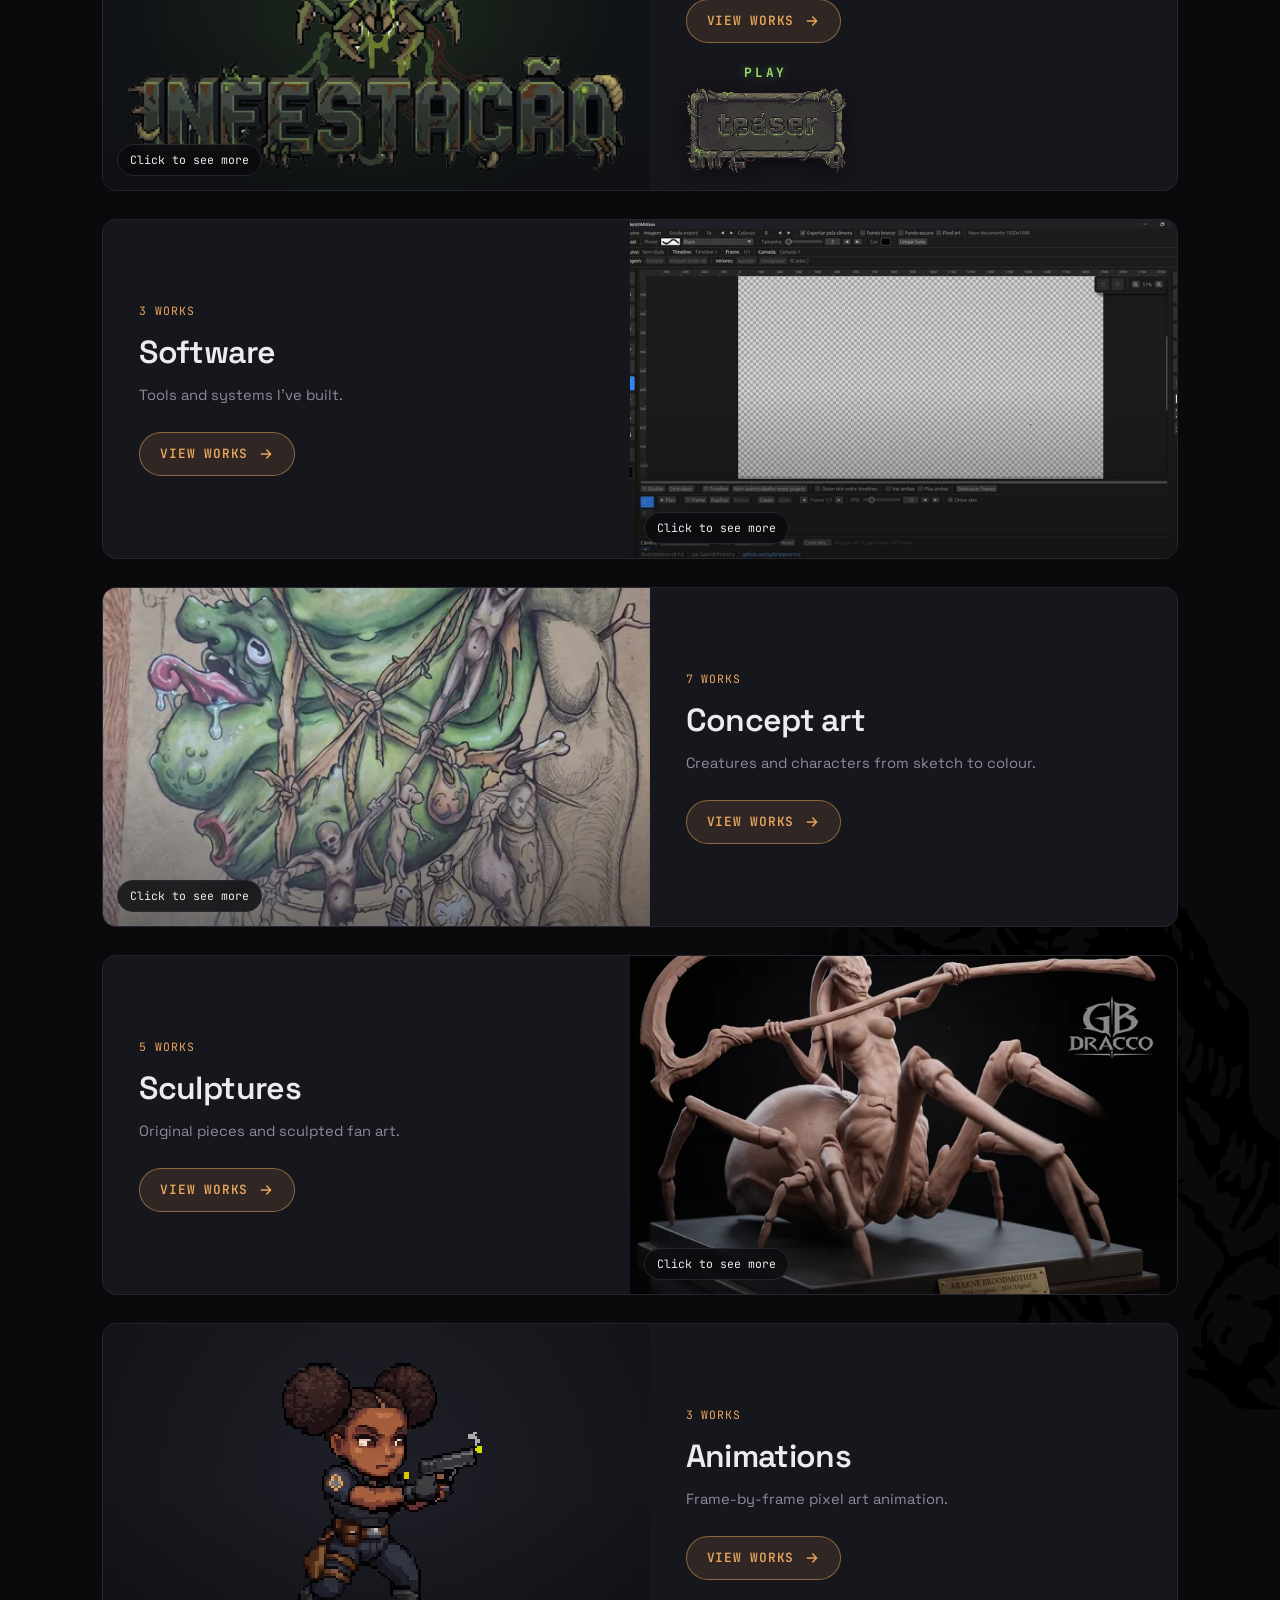
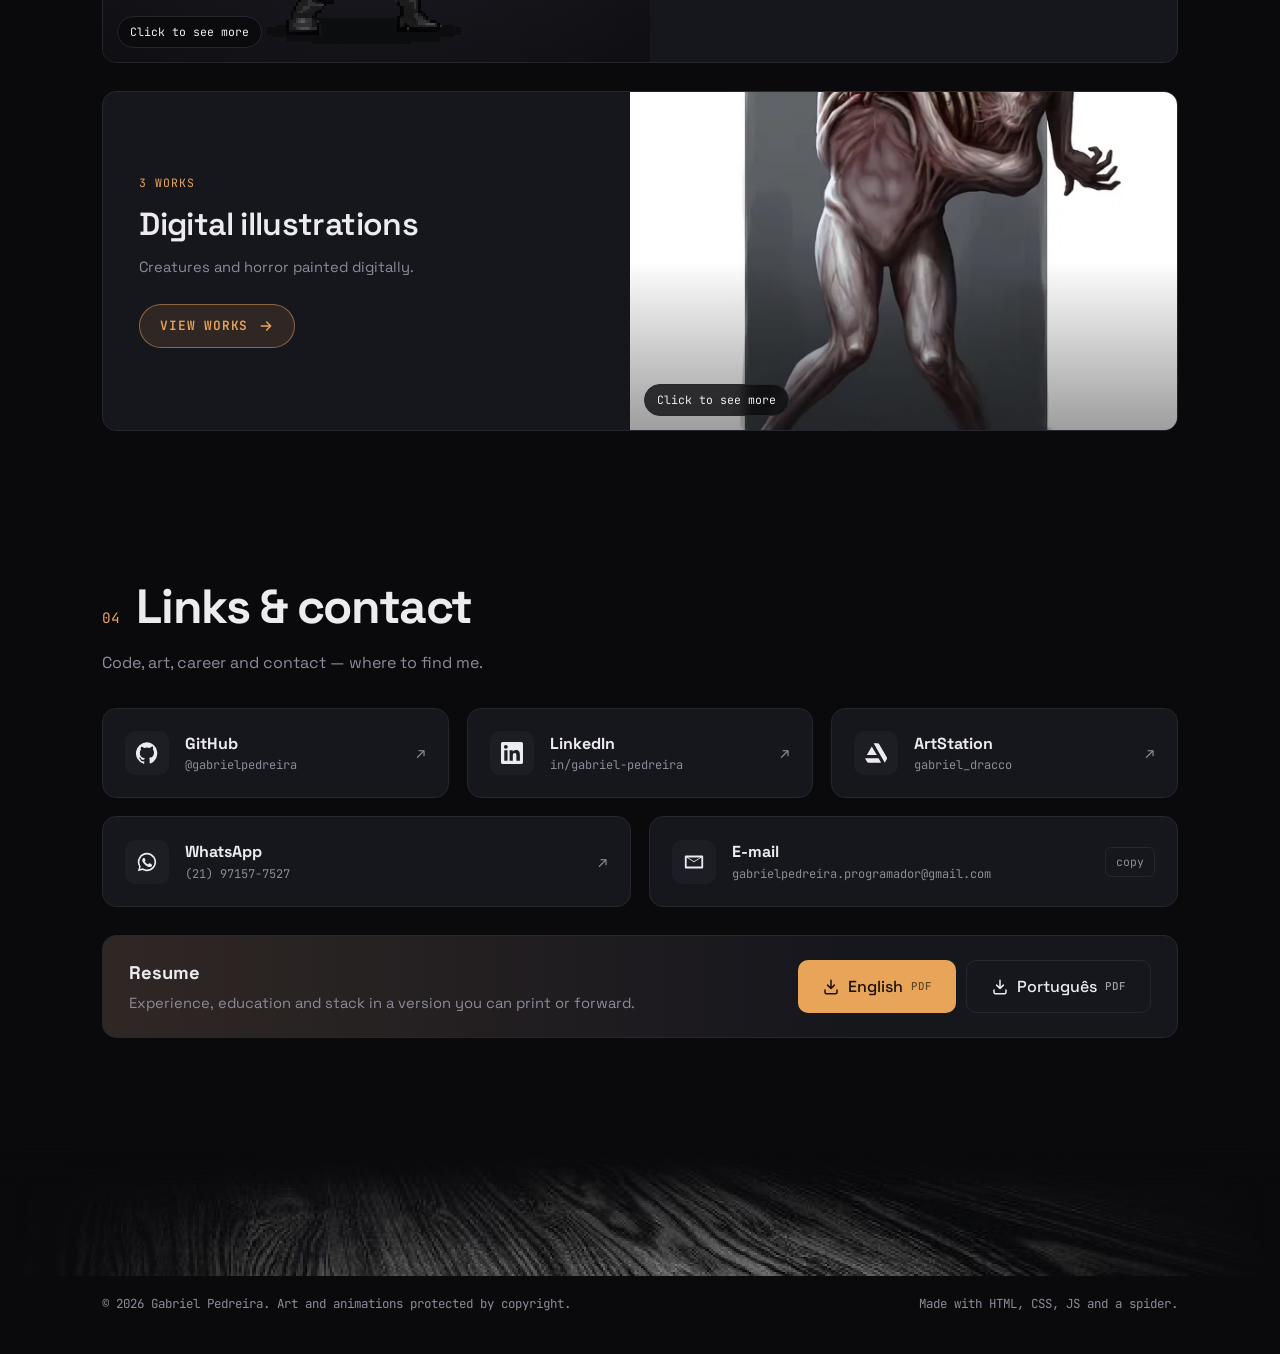
==== commit fbdc7925: "Aranha: sai da teia direto para a parede no mesmo ponto; volta sempre pelo lado por onde saiu (sem d" ====
--- a/index.html
+++ b/index.html
@@ -59,7 +59,7 @@
   <link rel="preconnect" href="https://fonts.googleapis.com" />
   <link rel="preconnect" href="https://fonts.gstatic.com" crossorigin />
   <link href="https://fonts.googleapis.com/css2?family=Space+Grotesk:wght@400;500;600;700&family=JetBrains+Mono:wght@400;600&family=Signika:wght@500;600&display=swap" rel="stylesheet" />
-  <link rel="stylesheet" href="css/style.css?v=20261013a" />
+  <link rel="stylesheet" href="css/style.css?v=20261013b" />
 </head>
 <body>
   <div class="bg-grid" aria-hidden="true"></div>
@@ -221,10 +221,10 @@
   <!-- Camada da personagem (fase 3) -->
   <div id="spider-layer" aria-hidden="true"></div>
 
-  <script src="js/i18n.js?v=20261013a"></script>
-  <script src="js/data.js?v=20261013a"></script>
-  <script src="js/main.js?v=20261013a"></script>
-  <script src="js/spider.js?v=20261013a"></script>
-  <script src="js/game.js?v=20261013a"></script>
+  <script src="js/i18n.js?v=20261013b"></script>
+  <script src="js/data.js?v=20261013b"></script>
+  <script src="js/main.js?v=20261013b"></script>
+  <script src="js/spider.js?v=20261013b"></script>
+  <script src="js/game.js?v=20261013b"></script>
 </body>
 </html>
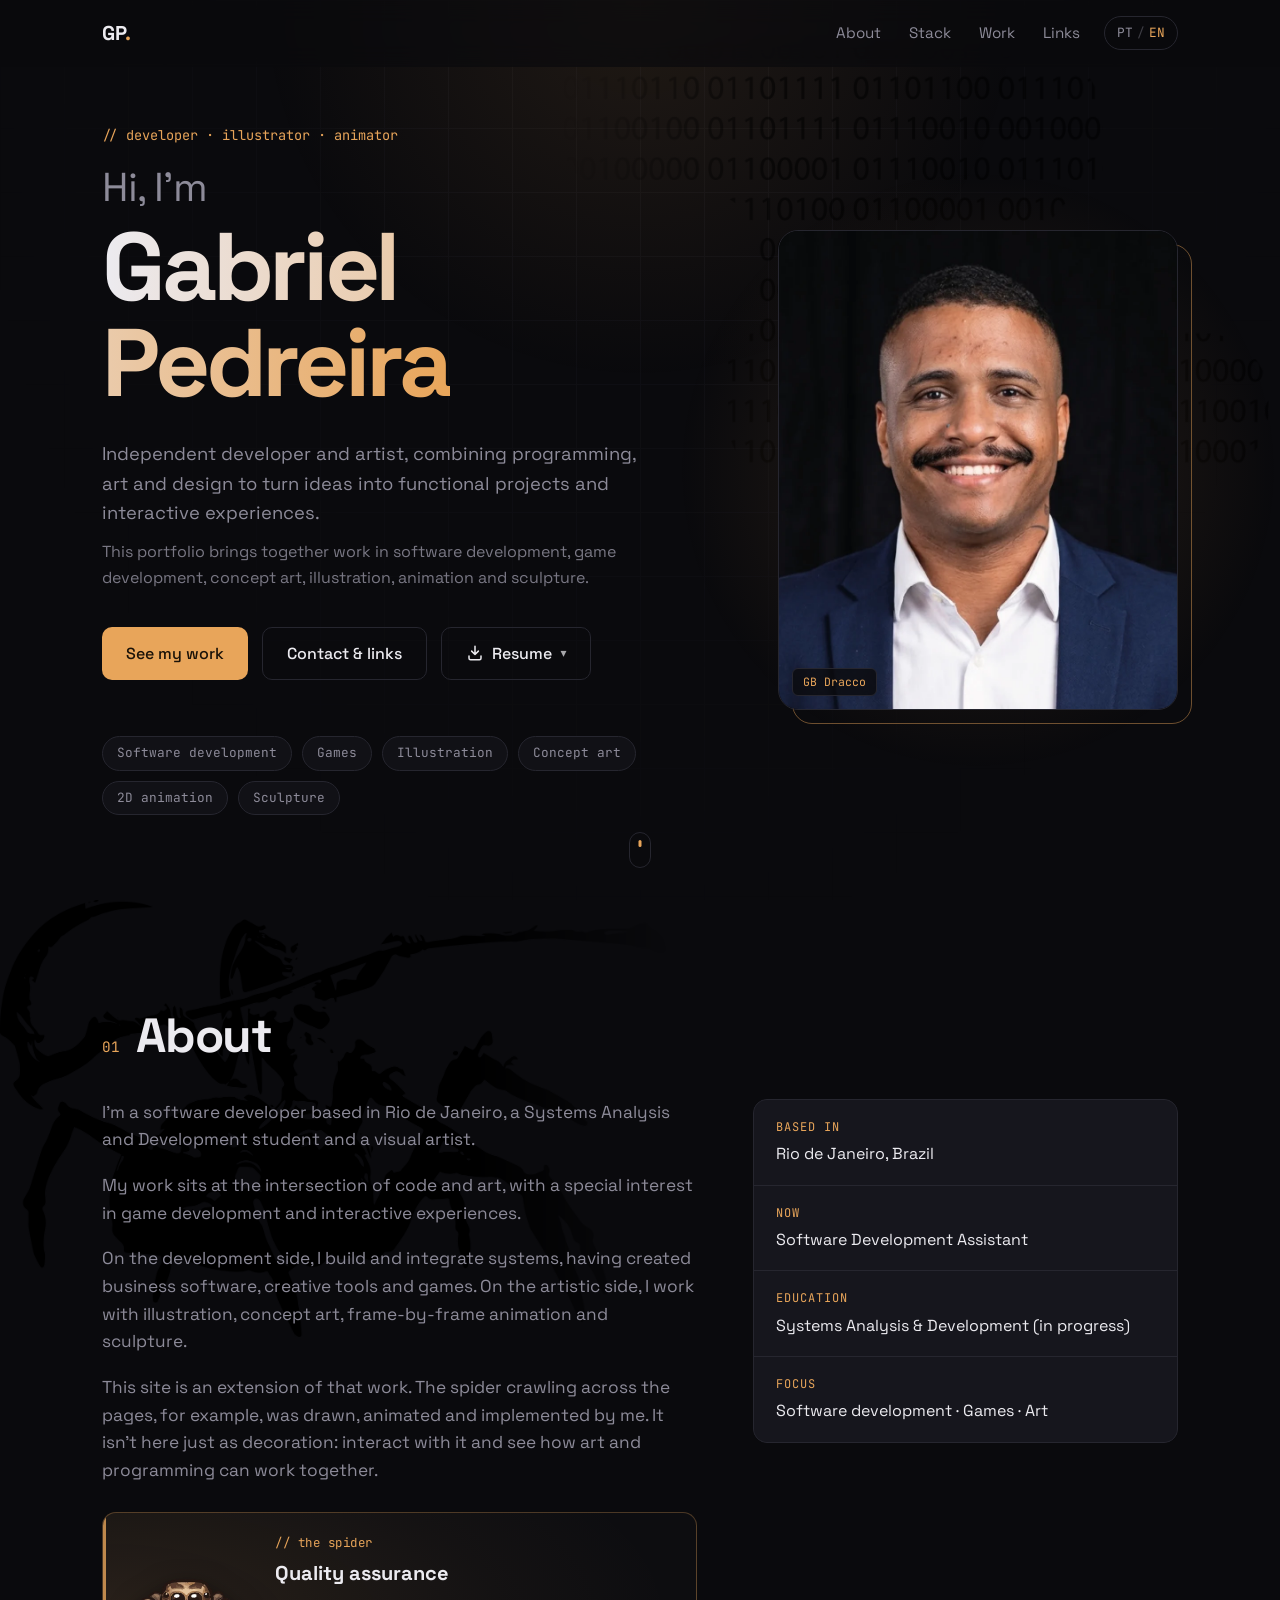
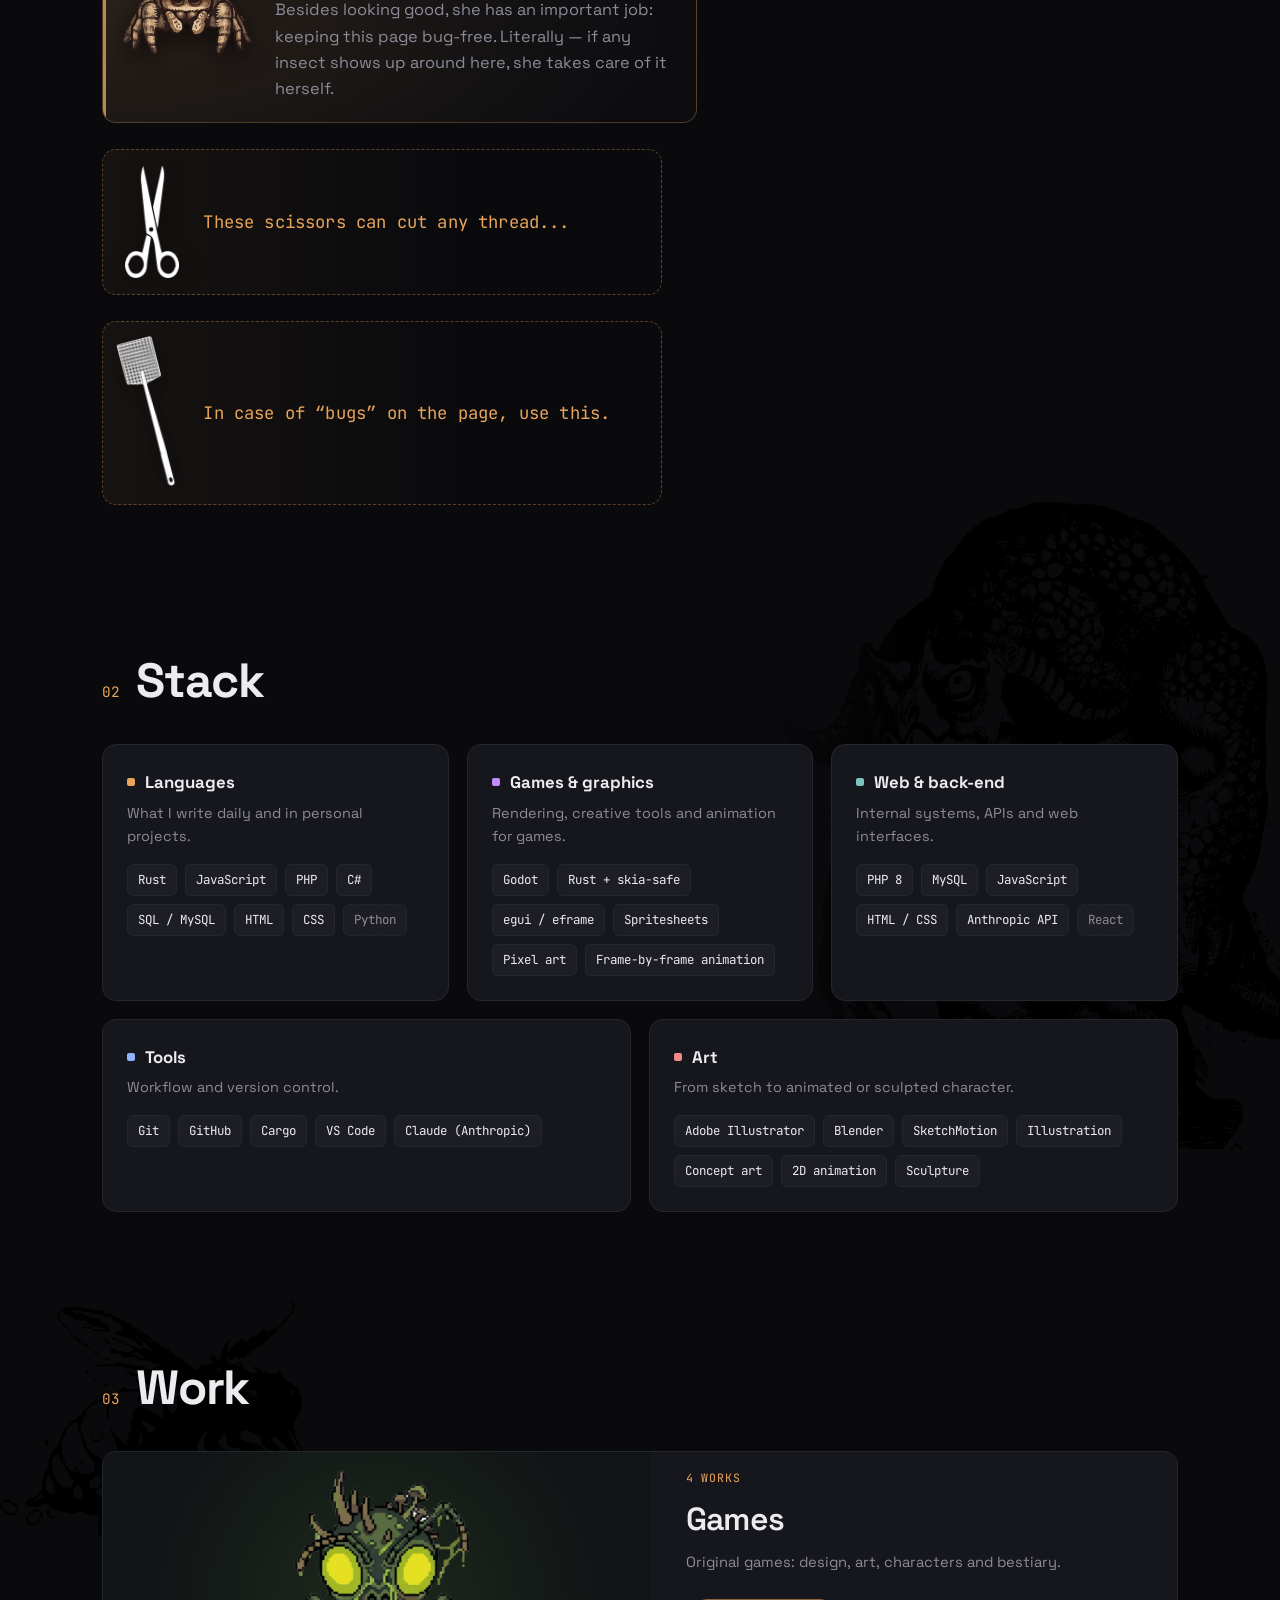
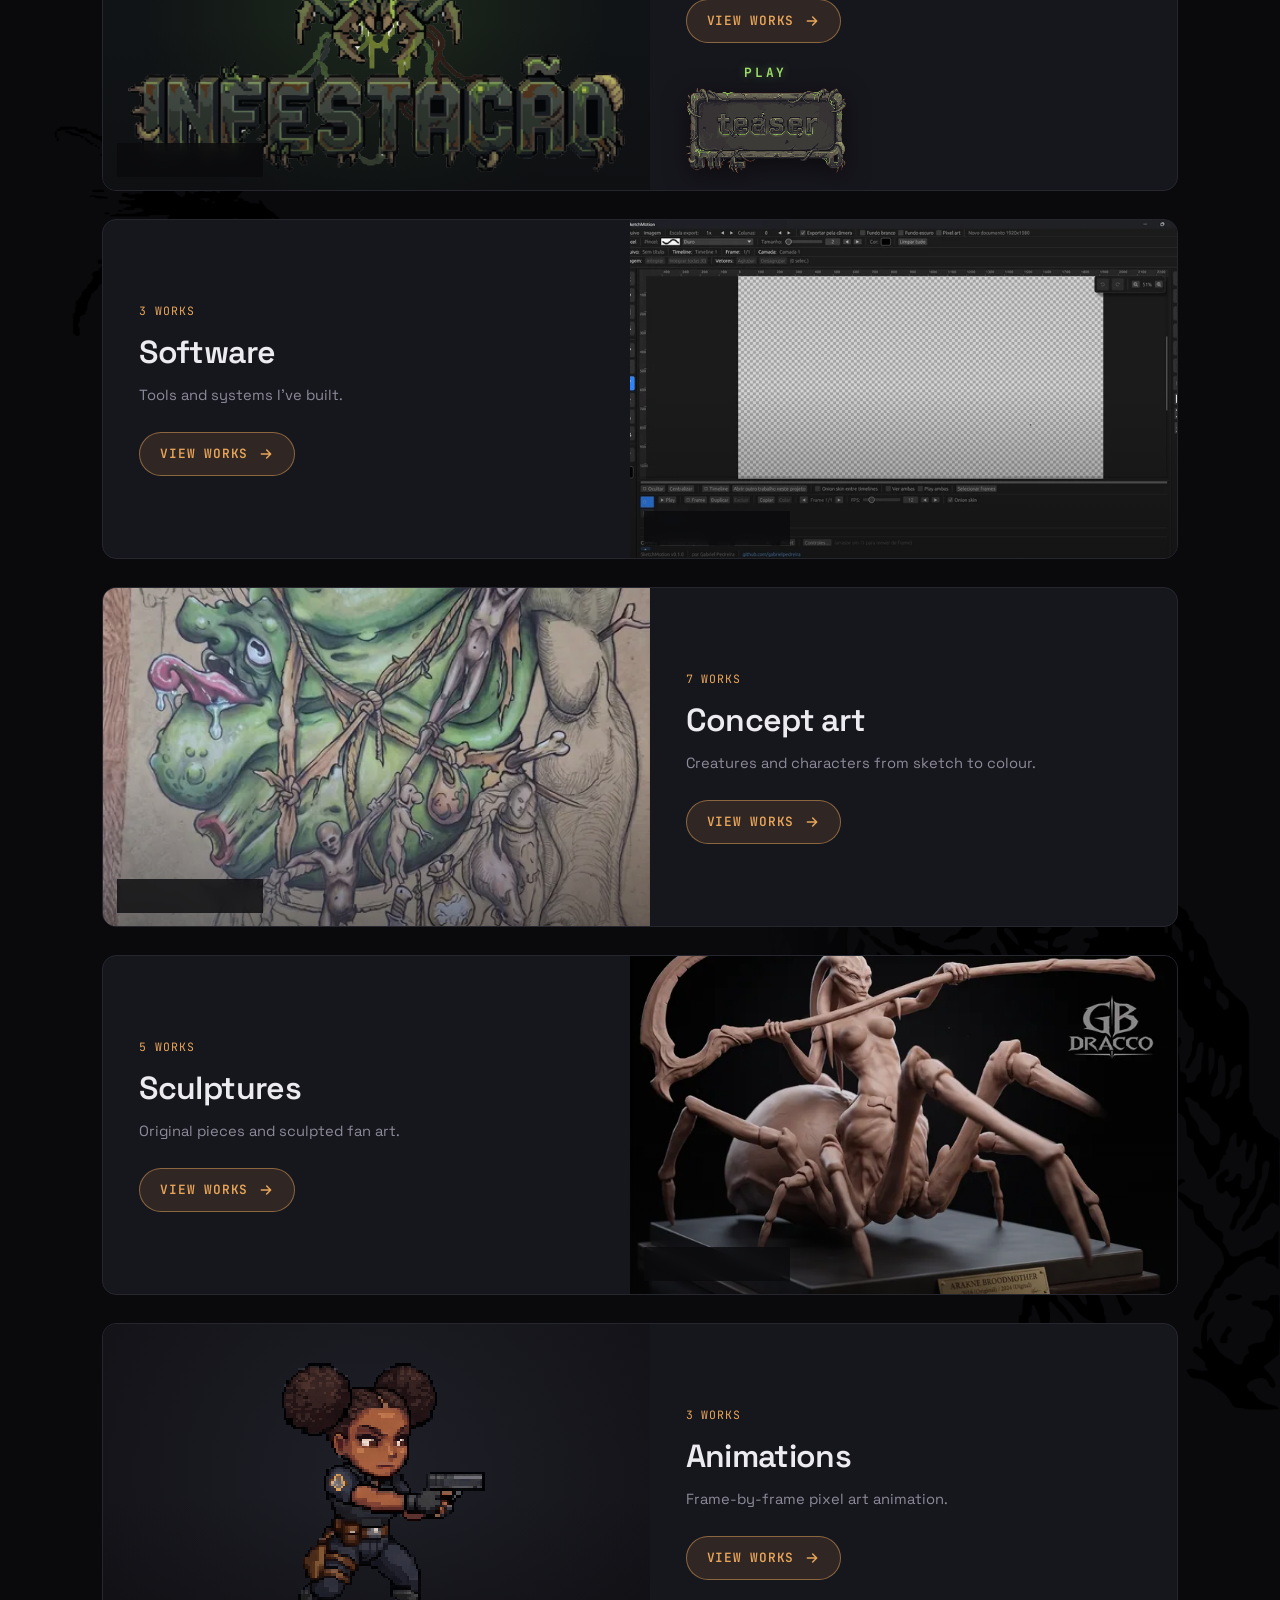
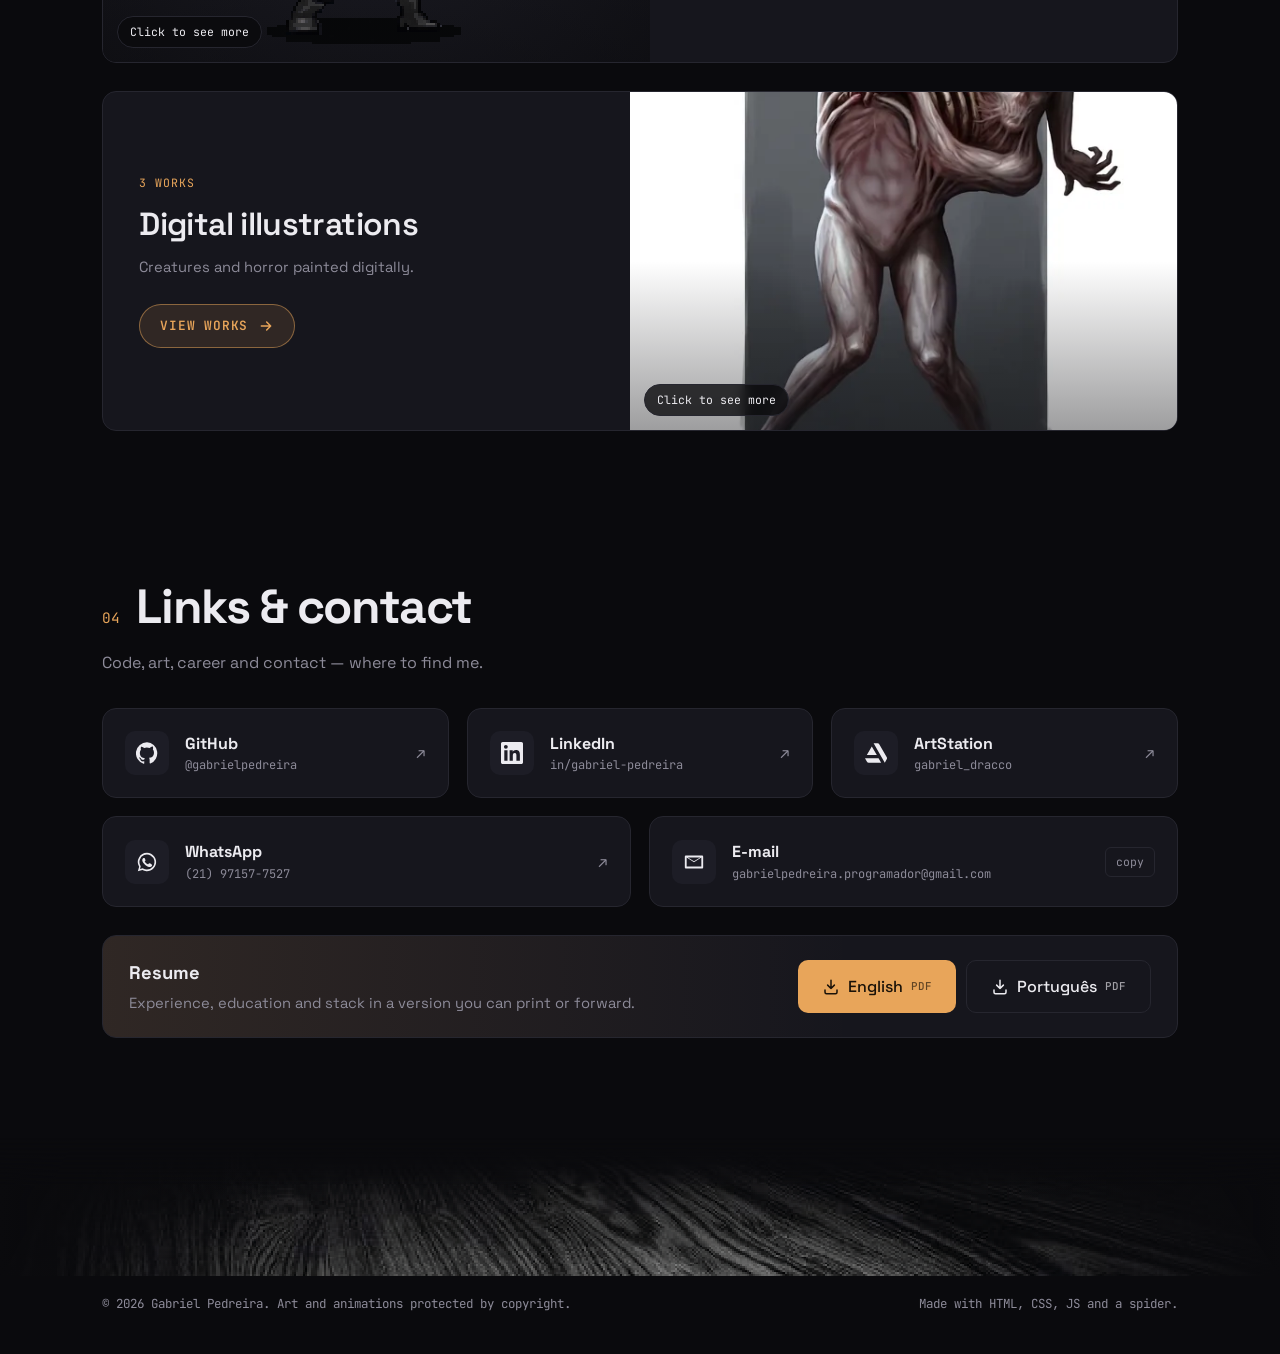
==== commit 13e7920d: "Retrato pintado: o desenho do Gabriel aparece sob um pincel invisível no retrato Ao passar o mouse (" ====
--- a/index.html
+++ b/index.html
@@ -59,7 +59,7 @@
   <link rel="preconnect" href="https://fonts.googleapis.com" />
   <link rel="preconnect" href="https://fonts.gstatic.com" crossorigin />
   <link href="https://fonts.googleapis.com/css2?family=Space+Grotesk:wght@400;500;600;700&family=JetBrains+Mono:wght@400;600&family=Signika:wght@500;600&display=swap" rel="stylesheet" />
-  <link rel="stylesheet" href="css/style.css?v=20261013b" />
+  <link rel="stylesheet" href="css/style.css?v=20261113a" />
 </head>
 <body>
   <div class="bg-grid" aria-hidden="true"></div>
@@ -221,10 +221,10 @@
   <!-- Camada da personagem (fase 3) -->
   <div id="spider-layer" aria-hidden="true"></div>
 
-  <script src="js/i18n.js?v=20261013b"></script>
-  <script src="js/data.js?v=20261013b"></script>
-  <script src="js/main.js?v=20261013b"></script>
-  <script src="js/spider.js?v=20261013b"></script>
-  <script src="js/game.js?v=20261013b"></script>
+  <script src="js/i18n.js?v=20261113a"></script>
+  <script src="js/data.js?v=20261113a"></script>
+  <script src="js/main.js?v=20261113a"></script>
+  <script src="js/spider.js?v=20261113a"></script>
+  <script src="js/game.js?v=20261113a"></script>
 </body>
 </html>
--- a/css/style.css
+++ b/css/style.css
@@ -810,7 +810,7 @@
 x-e.is-erased { opacity: 0; visibility: hidden; transition: opacity .35s ease, visibility 0s linear .35s; }
 .gfx-layer { position: absolute; left: 0; top: 0; width: 0; height: 0; z-index: 57; pointer-events: none; }
 .gfx-layer img { position: absolute; max-width: none; pointer-events: none; }
-.hero__photo img.photo-pix { position: absolute; left: 0; top: 0; z-index: 1; opacity: 0; pointer-events: none; }
+.hero__photo img.photo-pix { position: absolute; left: 0; top: 0; z-index: 2; opacity: 0; pointer-events: none; }
 
 /* tesoura e mata-moscas: a caixa inteira é clicável */
 .scissors:not(.is-got) { cursor: pointer; transition: border-color .25s, background .25s, box-shadow .25s, transform .25s; }
@@ -820,3 +820,7 @@
   filter: drop-shadow(0 0 10px rgba(232,165,90,.65)) drop-shadow(0 0 22px rgba(232,165,90,.3)); }
 .scissors:not(.is-got):active { transform: translateY(0) scale(.99); }
 .scissors.is-got { cursor: default; }
+
+/* retrato pintado: o desenho revelado pelo "pincel" (js/main.js) fica entre a foto e a pichação da aranha */
+.hero__photo .photo-paint { position: absolute; inset: 0; z-index: 1; width: 100%; height: 100%; border-radius: 20px; pointer-events: none; }
+.hero__photo figcaption { z-index: 3; }
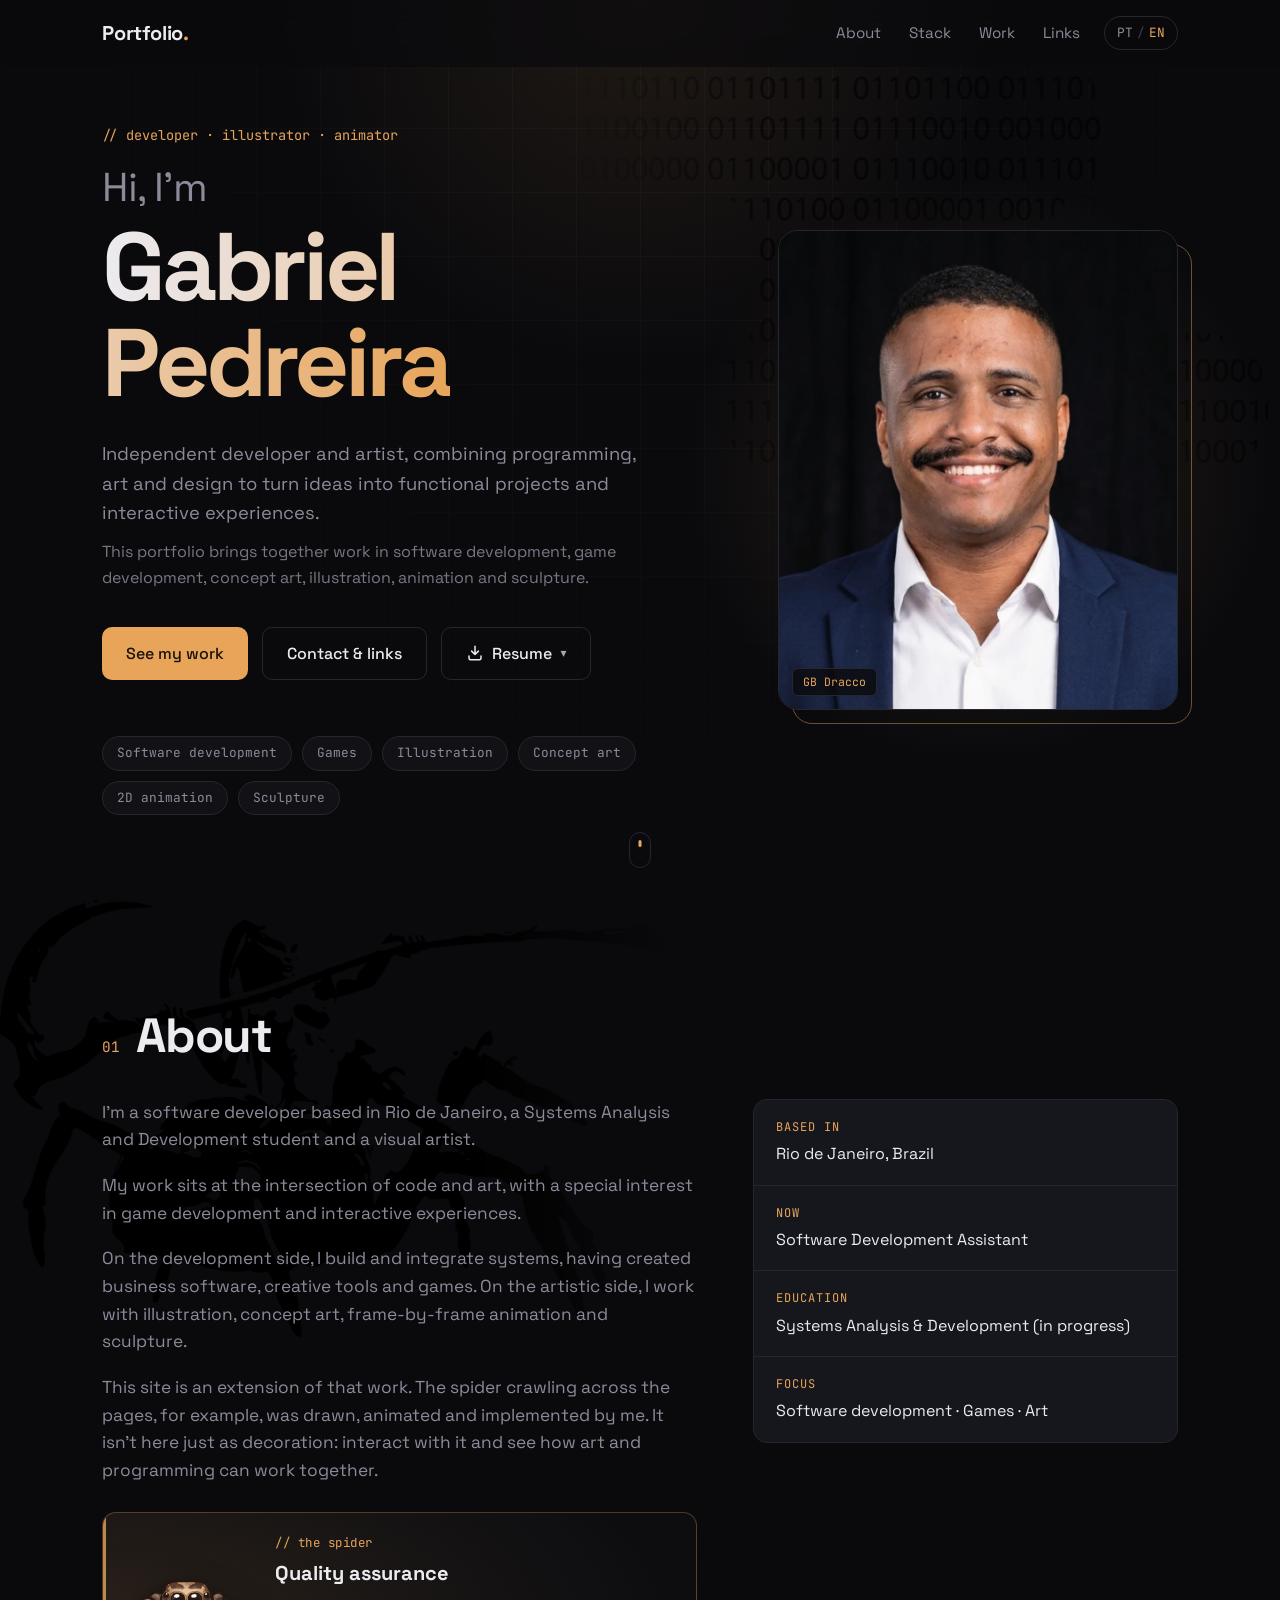
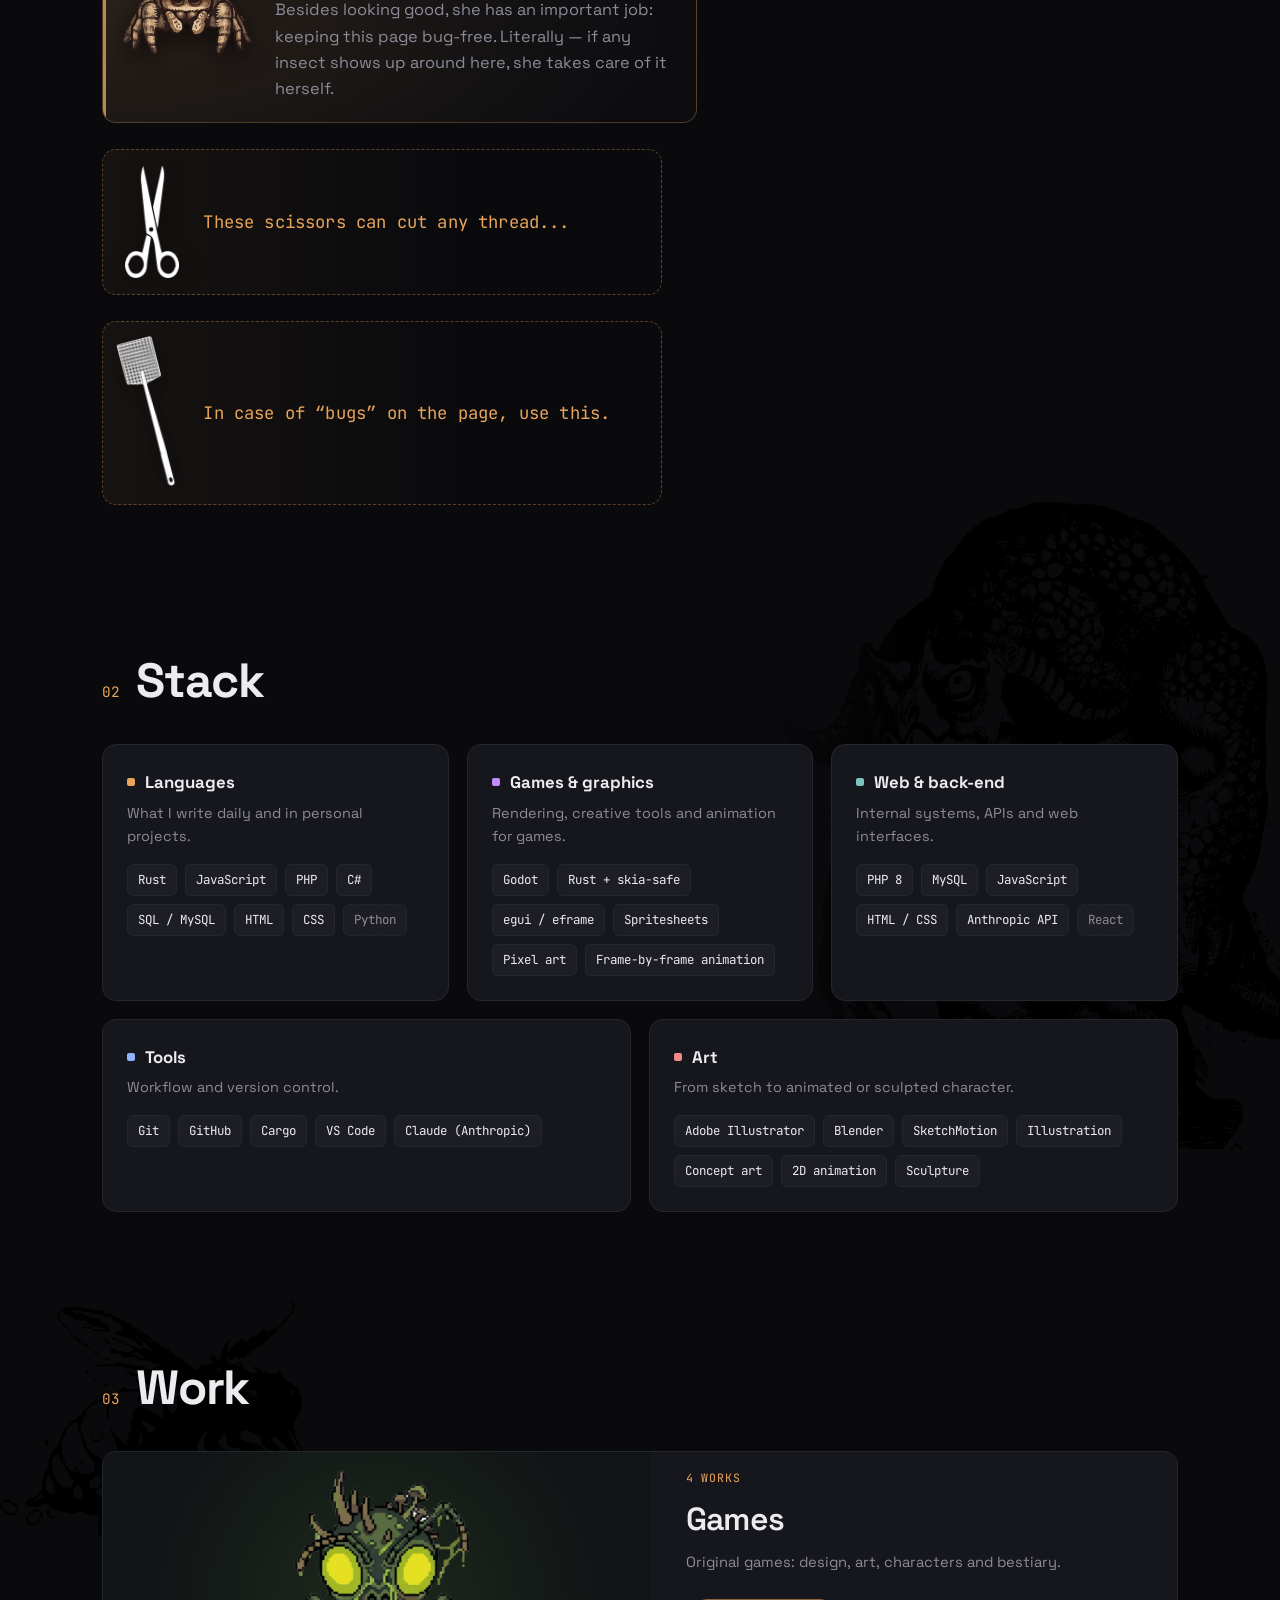
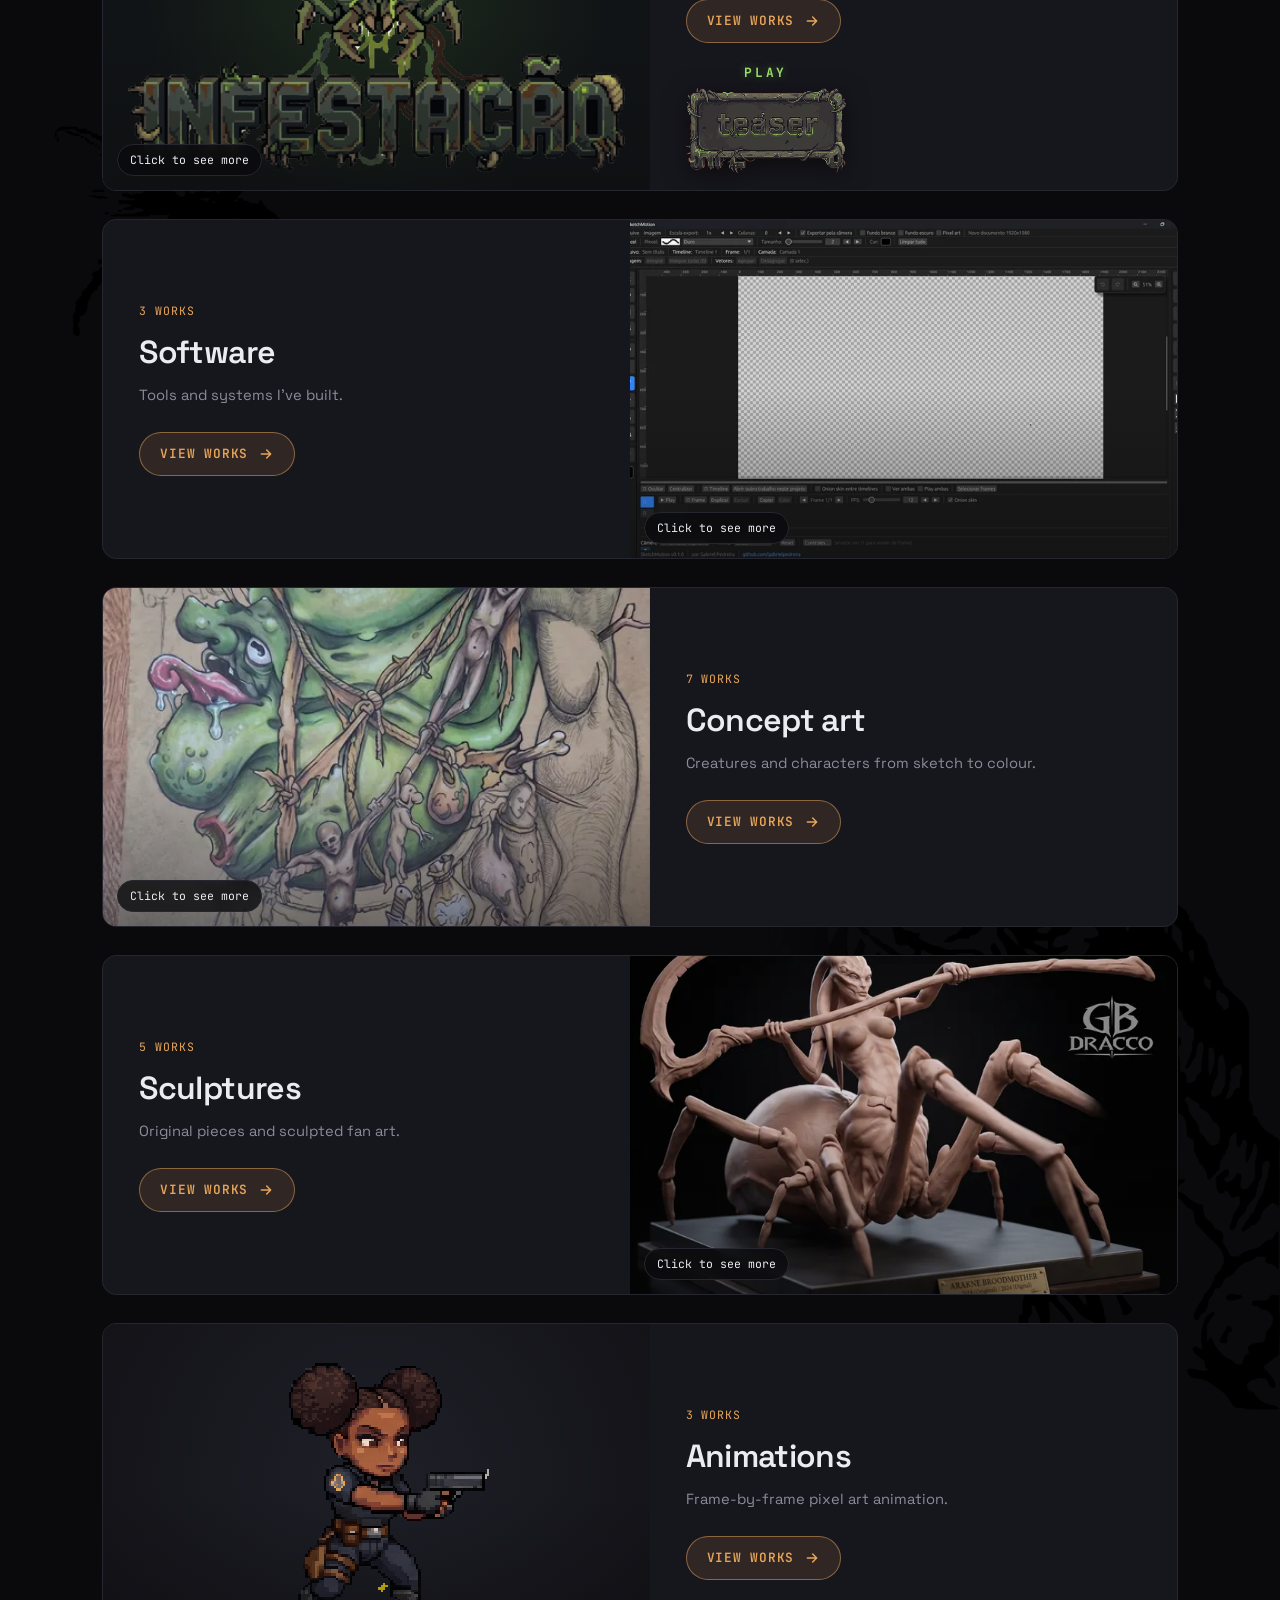
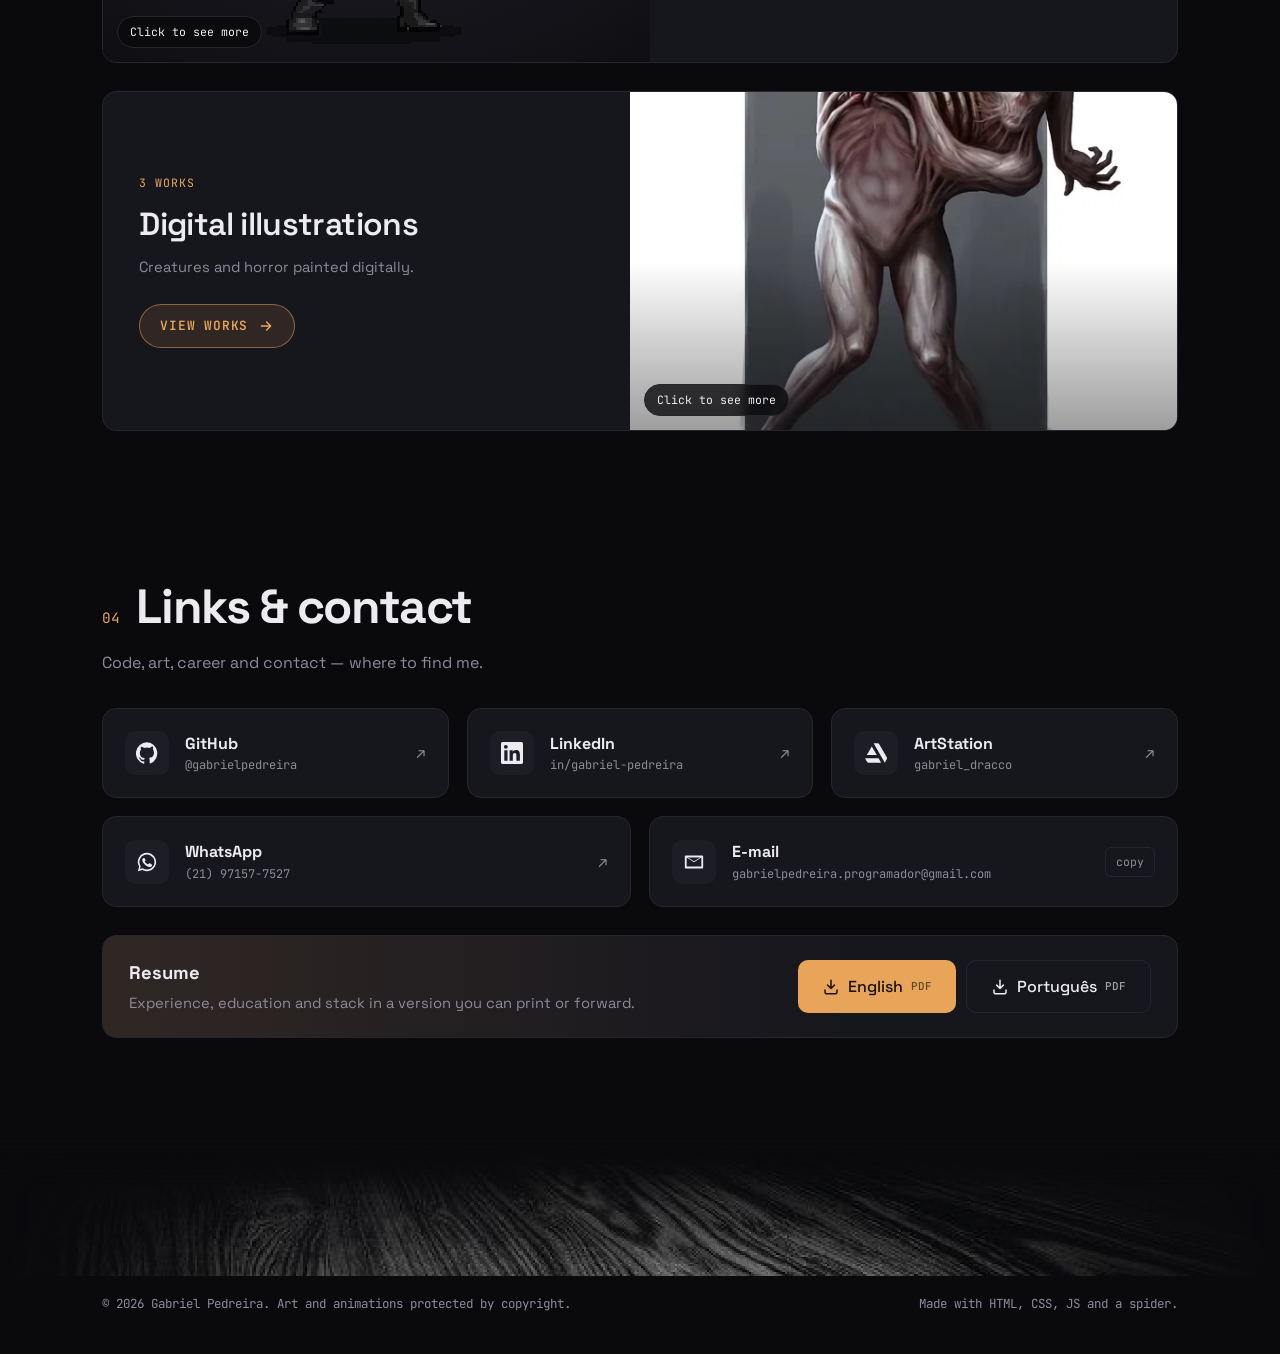
==== commit 2bf47b72: "Logo: "GP." vira "Portfolio."; desliga a tradução automática do navegador O tradutor do Chrome lia "" ====
--- a/index.html
+++ b/index.html
@@ -47,9 +47,10 @@
 
 Send me the code: SOUCURIOSOGBDRACCO so I know you saw this message!
 -->
-<html lang="pt-BR">
+<html lang="pt-BR" translate="no">
 <head>
   <meta charset="UTF-8" />
+  <meta name="google" content="notranslate" />  <!-- o site já tem PT/EN; a tradução automática do navegador trocava "GP" por "Médico de clínica geral" -->
   <meta name="viewport" content="width=device-width, initial-scale=1" />
   <title>Gabriel Pedreira — Dev & Artista</title>
   <meta name="description" content="Portfólio de Gabriel Pedreira: desenvolvimento de software e jogos, ilustração, concept art, animação e escultura." />
@@ -59,14 +60,14 @@
   <link rel="preconnect" href="https://fonts.googleapis.com" />
   <link rel="preconnect" href="https://fonts.gstatic.com" crossorigin />
   <link href="https://fonts.googleapis.com/css2?family=Space+Grotesk:wght@400;500;600;700&family=JetBrains+Mono:wght@400;600&family=Signika:wght@500;600&display=swap" rel="stylesheet" />
-  <link rel="stylesheet" href="css/style.css?v=20261113a" />
+  <link rel="stylesheet" href="css/style.css?v=20261116a" />
 </head>
 <body>
   <div class="bg-grid" aria-hidden="true"></div>
   <div class="bg-glow" aria-hidden="true"></div>
 
   <header class="nav" id="topo">
-    <a class="nav__logo" href="#inicio">GP<span>.</span></a>
+    <a class="nav__logo" href="#inicio" translate="no">Portfolio<span>.</span></a>
     <nav class="nav__links" aria-label="Principal">
       <a href="#sobre" data-i18n="nav.about">Sobre</a>
       <a href="#stack" data-i18n="nav.stack">Stack</a>
@@ -221,10 +222,10 @@
   <!-- Camada da personagem (fase 3) -->
   <div id="spider-layer" aria-hidden="true"></div>
 
-  <script src="js/i18n.js?v=20261113a"></script>
-  <script src="js/data.js?v=20261113a"></script>
-  <script src="js/main.js?v=20261113a"></script>
-  <script src="js/spider.js?v=20261113a"></script>
-  <script src="js/game.js?v=20261113a"></script>
+  <script src="js/i18n.js?v=20261116a"></script>
+  <script src="js/data.js?v=20261116a"></script>
+  <script src="js/main.js?v=20261116a"></script>
+  <script src="js/spider.js?v=20261116a"></script>
+  <script src="js/game.js?v=20261116a"></script>
 </body>
 </html>
